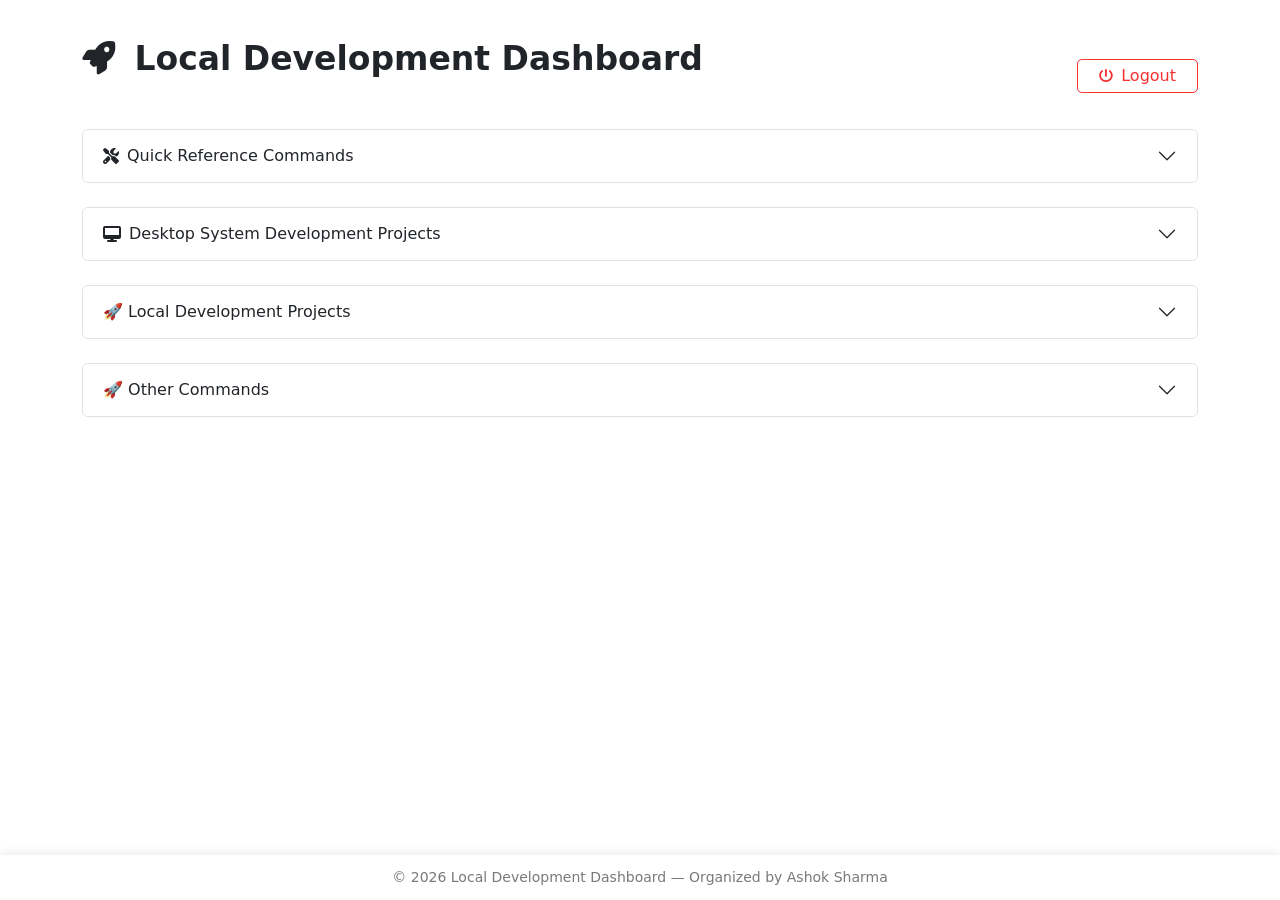
==== index.html @ 7fc23425 "First commit" ====
<!DOCTYPE html>
<html lang="en">

<head>
    <meta charset="UTF-8">
    <meta name="viewport" content="width=device-width, initial-scale=1.0">
    <title>Local & Desktop Project Dashboard</title>
    <link href="https://cdn.jsdelivr.net/npm/bootstrap@5.3.2/dist/css/bootstrap.min.css" rel="stylesheet">
    <link rel="stylesheet" href="https://cdnjs.cloudflare.com/ajax/libs/font-awesome/6.5.1/css/all.min.css">
    <link href="https://cdn.jsdelivr.net/npm/bootstrap-icons@1.11.3/font/bootstrap-icons.css" rel="stylesheet">

    <style>
        html,
        body {
            height: 100%;
        }
        body {
            display: flex;
            flex-direction: column;
            background-color: #fff;
        }
        .log-btn {
            background-color: #fff;
            color: #f73131;
            border: 1px solid #f73131;
            border-radius: 5px;
            padding: 4px 21px;
            font-weight: 500;
        }
        .log-btn:hover {
            background-color: #f73131;
            color: #fff;
            border: 1px solid #f73131;
        }
        .log-btn i {
            font-size: 14px;
            margin-right: 3px;
        }
        .section-title {
            font-weight: 700;
            font-size: 33px;
            margin: 15px 0 50px 0;
        }
        .accordion-button {
            font-weight: 500 !important;
        }
        .project-header {
            cursor: pointer;
            background: #cfe2ff;
            color: #000;
            padding: 12px 16px;
            border-radius: 6px;
        }
        .code-box {
            background: #efeeee;
            color: #000;
            padding: 8px 10px;
            border-radius: 6px;
            font-size: 13px;
            margin-bottom: 6px;
            position: relative;
            /* white-space: pre-wrap;*/
        }
        .table-container {
            background: white;
            padding: 15px;
            border-radius: 10px;
            box-shadow: 0 2px 10px rgba(0, 0, 0, 0.08);
        }
        .copy-btn {
            position: absolute;
            top: 5px;
            right: 5px;
            font-size: 11px;
        }
        footer {
            padding: 12px;
            color: #7a7878;
            font-size: 14px;
            font-weight: 500;
            box-shadow: 0 -2px 10px rgba(0, 0, 0, 0.08);
            background: #fff;
        }
        .spanRight{
            text-align: right;
            float: inline-end;
        }
    </style>
</head>
<body>
    <div class="container py-4 flex-grow-1">
        <div class="row">
            <div class="col-lg-12">
                <div class="d-flex justify-content-between align-items-center">
                    <div>
                        <h3 class="section-title"><i class="fas fa-rocket me-2"></i> Local Development Dashboard</h3>
                    </div>
                    <div>
                        <button class="log-btn" onclick="logout()"><i class="fa-solid fa-power-off"></i> Logout</button>
                    </div>
                </div>
                <!-- ================= QUICK COMMANDS ================= -->
                <div class="accordion mb-4" id="quickSection">
                    <div class="accordion-item">
                        <h2 class="accordion-header">
                            <button class="accordion-button collapsed" data-bs-toggle="collapse"
                                data-bs-target="#quickCollapse">
                                <i class="fa-solid fa-screwdriver-wrench me-2"></i> Quick Reference Commands
                            </button>
                        </h2>
                        <div id="quickCollapse" class="accordion-collapse collapse" data-bs-parent="#quickSection">
                            <div class="accordion-body table-container">
                               
                                <div class="mb-2">
                                    <div class="project-header" data-bs-toggle="collapse"
                                        data-bs-target="#loginDesktop">
                                        Login Dashboard
                                    </div>
                                    <div id="loginDesktop" class="collapse mt-2">
                                        <div class="row">
                                            <div class="col-lg-4">
                                                <div class="code-box">
                                                    ssh csg@192.168.1.11
                                                    <button class="btn btn-light btn-sm copy-btn"
                                                        onclick="copy(this)">Copy</button>
                                                </div>
                                            </div>
                                            <div class="col-lg-4">
                                                <div class="code-box">csgTech@2025
                                                    <button class="btn btn-light btn-sm copy-btn"
                                                        onclick="copy(this)">Copy</button>
                                                </div>
                                            </div>
                                            <div class="col-lg-4">
                                                <div class="code-box">sudo systemctl restart mysql
                                                    <button class="btn btn-light btn-sm copy-btn"
                                                        onclick="copy(this)">Copy</button>
                                                </div>
                                            </div>
                                        </div>
                                    </div>
                                </div>
                                <div class="mb-2">
                                    <div class="project-header" data-bs-toggle="collapse" data-bs-target="#loginGit">
                                        Login Git
                                    </div>
                                    <div id="loginGit" class="collapse mt-2">
                                        <div class="row">
                                            <div class="col-lg-3">
                                                <div class="code-box">csg.ashok
                                                    <button class="btn btn-light btn-sm copy-btn"
                                                        onclick="copy(this)">Copy</button>
                                                </div>
                                            </div>
                                            <div class="col-lg-3">
                                                <div class="code-box">cACPtXO8v@258963!
                                                    <button class="btn btn-light btn-sm copy-btn"
                                                        onclick="copy(this)">Copy</button>
                                                </div>
                                            </div>
                                            <div class="col-lg-3">
                                                <div class="code-box">glpat-DaX3J_eqxYOHFtgKH8CI-2M6MQpvOjEKdToybWpteg8.01.171o4r1hf
                                                    <button class="btn btn-light btn-sm copy-btn"
                                                        onclick="copy(this)">Copy</button>
                                                </div>
                                            </div>
                                            <div class="col-lg-3">
                                                <div class="code-box">git merge --no-ff origin/feature
                                                    <button class="btn btn-light btn-sm copy-btn"
                                                        onclick="copy(this)">Copy</button>
                                                </div>
                                            </div>
                                        </div>
                                    </div>
                                </div>
                                <div class="mb-2">
                                    <div class="project-header" data-bs-toggle="collapse" data-bs-target="#GitPullOther">
                                        Login pull Other Branch
                                    </div>
                                    <div id="GitPullOther" class="collapse mt-2">
                                        <div class="row">
                                            <div class="col-lg-4">
                                                <div class="code-box">git checkout dev-ashok
                                                    <button class="btn btn-light btn-sm copy-btn"
                                                        onclick="copy(this)">Copy</button>
                                                </div>
                                            </div>
                                            <div class="col-lg-4">
                                                <div class="code-box">git fetch origin
                                                    <button class="btn btn-light btn-sm copy-btn"
                                                        onclick="copy(this)">Copy</button>
                                                </div>
                                            </div>
                                            <div class="col-lg-4">
                                                <div class="code-box">git merge origin/dev-chandresh
                                                    <button class="btn btn-light btn-sm copy-btn"
                                                        onclick="copy(this)">Copy</button>
                                                </div>
                                            </div>
                                        </div>
                                    </div>
                                </div>
                                <div class="mb-2">
                                    <div class="project-header" data-bs-toggle="collapse"
                                        data-bs-target="#runningPorts">
                                        Check Running Ports
                                    </div>
                                    <div id="runningPorts" class="collapse mt-2">
                                        <div class="row">
                                            <div class="col-lg-4">
                                                <div class="code-box">ps aux | grep runserver
                                                    <button class="btn btn-light btn-sm copy-btn"
                                                        onclick="copy(this)">Copy</button>
                                                </div>
                                            </div>
                                            <div class="col-lg-4">
                                                <div class="code-box">View Log
                                                    <button class="btn btn-light btn-sm copy-btn"
                                                        onclick="copy(this)">Copy</button>
                                                </div>
                                            </div>
                                            <div class="col-lg-4">
                                                <div class="code-box">tail -f server.log
                                                    <button class="btn btn-light btn-sm copy-btn"
                                                        onclick="copy(this)">Copy</button>
                                                </div>
                                            </div>
                                        </div>
                                    </div>
                                </div>
                                <div class="mb-2">
                                    <div class="project-header" data-bs-toggle="collapse" data-bs-target="#dbRead">
                                        Database Read Only
                                    </div>
                                    <div id="dbRead" class="collapse mt-2">
                                        <div class="row">
                                            <div class="col-lg-4">
                                                <div class="code-box">SET GLOBAL read_only = OFF;
                                                    <button class="btn btn-light btn-sm copy-btn"
                                                        onclick="copy(this)">Copy</button>
                                                </div>
                                            </div>
                                            <div class="col-lg-4">
                                                <div class="code-box">SET GLOBAL super_read_only = OFF;
                                                    <button class="btn btn-light btn-sm copy-btn"
                                                        onclick="copy(this)">Copy</button>
                                                </div>
                                            </div>
                                            <div class="col-lg-4">
                                                <div class="code-box">SET GLOBAL read_only = OFF;<br>
                                                    SET GLOBAL super_read_only = OFF;
                                                    <button class="btn btn-light btn-sm copy-btn"
                                                        onclick="copy(this)">Copy</button>
                                                </div>
                                            </div>
                                        </div>
                                    </div>
                                </div>
                                <div class="mb-2">
                                    <div class="project-header" data-bs-toggle="collapse" data-bs-target="#allowPort">
                                        Allow Port
                                    </div>
                                    <div id="allowPort" class="collapse mt-2">
                                        <div class="row">
                                            <div class="col-lg-4">
                                                <div class="code-box">sudo ufw allow from 192.168.1.8 to any port 3306
                                                    <button class="btn btn-light btn-sm copy-btn"
                                                        onclick="copy(this)">Copy</button>
                                                </div>
                                            </div>
                                            <div class="col-lg-4">
                                                <div class="code-box">sudo ufw allow 8001
                                                    <button class="btn btn-light btn-sm copy-btn"
                                                        onclick="copy(this)">Copy</button>
                                                </div>
                                            </div>
                                            <div class="col-lg-4">
                                                <div class="code-box">sudo ufw reload
                                                    <button class="btn btn-light btn-sm copy-btn"
                                                        onclick="copy(this)">Copy</button>
                                                </div>
                                            </div>
                                        </div>
                                    </div>
                                </div>
                                <div class="mb-2">
                                    <div class="project-header" data-bs-toggle="collapse" data-bs-target="#dbCheck">
                                        Database Check Connection
                                    </div>
                                    <div id="dbCheck" class="collapse mt-2">
                                        <div class="row">
                                            <div class="col-lg-4">
                                                <div class="code-box">SHOW VARIABLES LIKE 'max_connections';
                                                    <button class="btn btn-light btn-sm copy-btn"
                                                        onclick="copy(this)">Copy</button>
                                                </div>
                                            </div>
                                            <div class="col-lg-4">
                                                <div class="code-box">SET GLOBAL max_connections = 5000;
                                                    <button class="btn btn-light btn-sm copy-btn"
                                                        onclick="copy(this)">Copy</button>
                                                </div>
                                            </div>
                                            <div class="col-lg-4">
                                                <div class="code-box">SHOW PROCESSLIST;
                                                    <button class="btn btn-light btn-sm copy-btn"
                                                        onclick="copy(this)">Copy</button>
                                                </div>
                                            </div>
                                        </div>
                                    </div>
                                </div>

                            </div>
                        </div>
                    </div>
                </div>
                <!-- ================= DESKTOP PROJECTS ================= -->
                <div class="accordion mb-4" id="desktopSection">
                    <div class="accordion-item">
                        <h2 class="accordion-header">
                            <button class="accordion-button collapsed" data-bs-toggle="collapse"
                                data-bs-target="#desktopCollapse">
                                <i class="fa-solid fa-desktop me-2"></i> Desktop System Development Projects
                            </button>
                        </h2>
                        <div id="desktopCollapse" class="accordion-collapse collapse" data-bs-parent="#desktopSection">
                            <div class="accordion-body table-container">
                                <div class="mb-3">
                                    <div class="project-header" data-bs-toggle="collapse" data-bs-target="#p1">
                                        Unicon International Dashboard (Port 5000)
                                    </div>
                                    <div id="p1" class="collapse mt-2">
                                        <div class="row">
                                            <div class="col-lg-4">
                                                <div class="code-box">cd /mnt/mydata/python/unicon/unicon-international-dashboard<button class="btn btn-light btn-sm copy-btn"
                                                        onclick="copy(this)">Copy</button>
                                                </div>
                                            </div>
                                            <div class="col-lg-3">
                                                <div class="code-box">source venv/bin/activate
                                                    <button class="btn btn-light btn-sm copy-btn"
                                                        onclick="copy(this)">Copy</button>
                                                </div>
                                            </div>
                                            <div class="col-lg-5">
                                                <div class="code-box">nohup python3 manage.py runserver 0.0.0.0:5000
                                                    --noreload > local.log 2>&1 &<button class="btn btn-light btn-sm copy-btn"
                                                        onclick="copy(this)">Copy</button>
                                                </div>
                                            </div>
                                            <div class="col-lg-4">
                                                <div class="code-box">cd /mnt/mydata/python/unicon/unicon-international-dashboard<br>
                                                    source venv/bin/activate<br>
                                                    nohup python3 manage.py runserver 0.0.0.0:5000
                                                    <button class="btn btn-light btn-sm copy-btn"onclick="copy(this)">Copy</button>
                                                </div>
                                            </div>
                                        </div>
                                    </div>
                                </div>
                                <div class="mb-3">
                                    <div class="project-header" data-bs-toggle="collapse" data-bs-target="#p2">
                                        Avantika Dashboard (Port 5300)
                                    </div>
                                    <div id="p2" class="collapse mt-2">
                                        <div class="row">
                                            <div class="col-lg-4">
                                                <div class="code-box">cd
                                                    /mnt/mydata/python/unicon/avantika/avantika-dashboard
                                                    <button class="btn btn-light btn-sm copy-btn"
                                                        onclick="copy(this)">Copy</button>
                                                </div>
                                            </div>
                                            <div class="col-lg-4">
                                                <div class="code-box">source env/bin/activate
                                                    <button class="btn btn-light btn-sm copy-btn"
                                                        onclick="copy(this)">Copy</button>
                                                </div>
                                            </div>
                                            <div class="col-lg-4">
                                                <div class="code-box">nohup python3 manage.py runserver 0.0.0.0:5300 >
                                                    local.log 2>&1 &
                                                    <button class="btn btn-light btn-sm copy-btn"
                                                        onclick="copy(this)">Copy</button>
                                                </div>
                                            </div>
                                        </div>
                                    </div>
                                </div>
                                <div class="mb-3">
                                    <div class="project-header" data-bs-toggle="collapse" data-bs-target="#p3">
                                        Unicon International I-API (Port 7000)
                                    </div>
                                    <div id="p3" class="collapse mt-2">
                                        <div class="row">
                                            <div class="col-lg-4">
                                                <div class="code-box">cd /mnt/mydata/python/unicon/unicon-international-i-api
                                                    <button class="btn btn-light btn-sm copy-btn"
                                                        onclick="copy(this)">Copy</button>
                                                </div>
                                            </div>
                                            <div class="col-lg-4">
                                                <div class="code-box">source venv/bin/activate
                                                    <button class="btn btn-light btn-sm copy-btn"
                                                        onclick="copy(this)">Copy</button>
                                                </div>
                                            </div>
                                            <div class="col-lg-4">
                                                <div class="code-box">nohup python3 manage.py runserver 0.0.0.0:7000 >
                                                    server.log 2>&1 &
                                                    <button class="btn btn-light btn-sm copy-btn"
                                                        onclick="copy(this)">Copy</button>
                                                </div>
                                            </div>
                                            <div class="col-lg-4">
                                                <div class="code-box">cd /mnt/mydata/python/unicon/unicon-international-i-api<br>
                                                    source venv/bin/activate<br>
                                                    nohup python3 manage.py runserver 0.0.0.0:7000 > server.log 2>&1 &
                                                    <button class="btn btn-light btn-sm copy-btn"
                                                        onclick="copy(this)">Copy</button>
                                                </div>
                                            </div>
                                        </div>
                                    </div>
                                </div>
                                <div class="mb-3">
                                    <div class="project-header" data-bs-toggle="collapse" data-bs-target="#p4">
                                        Unicon International O-API (Port 8000)
                                    </div>
                                    <div id="p4" class="collapse mt-2">
                                        <div class="row">
                                            <div class="col-lg-4">
                                                <div class="code-box">cd
                                                    /mnt/mydata/python/unicon/unicon-internation-o-api
                                                    <button class="btn btn-light btn-sm copy-btn"
                                                        onclick="copy(this)">Copy</button>
                                                </div>
                                            </div>
                                            <div class="col-lg-4">
                                                <div class="code-box">source venv/bin/activate
                                                    <button class="btn btn-light btn-sm copy-btn"
                                                        onclick="copy(this)">Copy</button>
                                                </div>
                                            </div>
                                            <div class="col-lg-4">
                                                <div class="code-box">nohup python3 manage.py runserver 0.0.0.0:8000 >
                                                    server.log 2>&1 &
                                                    <button class="btn btn-light btn-sm copy-btn"
                                                        onclick="copy(this)">Copy</button>
                                                </div>
                                            </div>
                                        </div>
                                    </div>
                                </div>
                                <div class="mb-3">
                                    <div class="project-header" data-bs-toggle="collapse" data-bs-target="#p5">
                                        Unicon Scheduler (Port 9000)</div>
                                    <div id="p5" class="collapse mt-2">
                                        <div class="row">
                                            <div class="col-lg-4">
                                                <div class="code-box">
                                                    cd /mnt/mydata/python/unicon/unicon-scheduler
                                                    <button class="btn btn-light btn-sm copy-btn"
                                                        onclick="copy(this)">Copy</button>
                                                </div>
                                            </div>
                                            <div class="col-lg-4">
                                                <div class="code-box">source env/bin/activate
                                                    <button class="btn btn-light btn-sm copy-btn"
                                                        onclick="copy(this)">Copy</button>
                                                </div>
                                            </div>
                                            <div class="col-lg-4">
                                                <div class="code-box">nohup python3 manage.py runserver 0.0.0.0:9000
                                                    --noreload > server.log 2>&1 &
                                                    <button class="btn btn-light btn-sm copy-btn"
                                                        onclick="copy(this)">Copy</button>
                                                </div>
                                            </div>
                                        </div>
                                    </div>
                                </div>
                                <div class="mb-3">
                                    <div class="project-header" data-bs-toggle="collapse" data-bs-target="#p6">
                                        Ashok Project (Port 8400)
                                    </div>
                                    <div id="p6" class="collapse mt-2">
                                        <div class="row">
                                            <div class="col-lg-4">
                                                <div class="code-box">cd /mnt/mydata/python/unicon/ashok
                                                    <button class="btn btn-light btn-sm copy-btn"
                                                        onclick="copy(this)">Copy</button>
                                                </div>
                                            </div>
                                            <div class="col-lg-4">
                                                <div class="code-box">source venv/bin/activate
                                                    <button class="btn btn-light btn-sm copy-btn"
                                                        onclick="copy(this)">Copy</button>
                                                </div>
                                            </div>
                                            <div class="col-lg-4">
                                                <div class="code-box">nohup python3 manage.py runserver 0.0.0.0:8400 >
                                                    server.log 2>&1 &
                                                    <button class="btn btn-light btn-sm copy-btn"
                                                        onclick="copy(this)">Copy</button>
                                                </div>
                                            </div>
                                        </div>
                                    </div>
                                </div>
                                <div class="mb-3">
                                    <div class="project-header" data-bs-toggle="collapse" data-bs-target="#p7">
                                        Nipun by CSG (Port 8084)
                                    </div>
                                    <div id="p7" class="collapse mt-2">
                                        <div class="row">
                                            <div class="col-lg-4">
                                                <div class="code-box">cd /mnt/mydata/python/unicon/nipun-by-csg
                                                    <button class="btn btn-light btn-sm copy-btn"
                                                        onclick="copy(this)">Copy</button>
                                                </div>
                                            </div>
                                            <div class="col-lg-4">
                                                <div class="code-box">source venv/bin/activate
                                                    <button class="btn btn-light btn-sm copy-btn"
                                                        onclick="copy(this)">Copy</button>
                                                </div>
                                            </div>
                                            <div class="col-lg-4">
                                                <div class="code-box">nohup python3 manage.py runserver 0.0.0.0:8084 >
                                                    server.log 2>&1 &
                                                    <button class="btn btn-light btn-sm copy-btn"
                                                        onclick="copy(this)">Copy</button>
                                                </div>
                                            </div>
                                        </div>
                                    </div>
                                </div>
                                <div class="mb-3">
                                    <div class="project-header" data-bs-toggle="collapse" data-bs-target="#p8">
                                        Fraud Prevention System (Port 8333)
                                    </div>
                                    <div id="p8" class="collapse mt-2">
                                        <div class="row">
                                            <div class="col-lg-4">
                                                <div class="code-box">cd /mnt/mydata/python/fraud-prevention-system
                                                    <button class="btn btn-light btn-sm copy-btn"
                                                        onclick="copy(this)">Copy</button>
                                                </div>
                                            </div>
                                            <div class="col-lg-4">
                                                <div class="code-box">source env/bin/activate
                                                    <button class="btn btn-light btn-sm copy-btn"
                                                        onclick="copy(this)">Copy</button>
                                                </div>
                                            </div>
                                            <div class="col-lg-4">
                                                <div class="code-box">nohup python3 manage.py runserver 0.0.0.0:8333 >
                                                    server.log 2>&1 &
                                                    <button class="btn btn-light btn-sm copy-btn"
                                                        onclick="copy(this)">Copy</button>
                                                </div>
                                            </div>
                                        </div>
                                    </div>
                                </div>
                                <div class="mb-3">
                                    <div class="project-header" data-bs-toggle="collapse" data-bs-target="#p9">
                                        Negative Database System (Port 8456)
                                    </div>
                                    <div id="p9" class="collapse mt-2">
                                        <div class="row">
                                            <div class="col-lg-4">
                                                <div class="code-box">cd /mnt/mydata/python/negative-database-system
                                                    <button class="btn btn-light btn-sm copy-btn"
                                                        onclick="copy(this)">Copy</button>
                                                </div>
                                            </div>
                                            <div class="col-lg-4">
                                                <div class="code-box">source env/bin/activate
                                                    <button class="btn btn-light btn-sm copy-btn"
                                                        onclick="copy(this)">Copy</button>
                                                </div>
                                            </div>
                                            <div class="col-lg-4">
                                                <div class="code-box">nohup python3 manage.py runserver 0.0.0.0:8456 >
                                                    server.log 2>&1 &
                                                    <button class="btn btn-light btn-sm copy-btn"
                                                        onclick="copy(this)">Copy</button>
                                                </div>
                                            </div>
                                        </div>
                                    </div>
                                </div>
                                <div class="mb-3">
                                    <div class="project-header" data-bs-toggle="collapse" data-bs-target="#p10">
                                        IDFC Bank Statement (Port 8088)
                                    </div>
                                    <div id="p10" class="collapse mt-2">
                                        <div class="row">
                                            <div class="col-lg-4">
                                                <div class="code-box">cd /mnt/mydata/python/idfcBankStmt
                                                    <button class="btn btn-light btn-sm copy-btn"
                                                        onclick="copy(this)">Copy</button>
                                                </div>
                                            </div>
                                            <div class="col-lg-4">
                                                <div class="code-box">source env/bin/activate
                                                    <button class="btn btn-light btn-sm copy-btn"
                                                        onclick="copy(this)">Copy</button>
                                                </div>
                                            </div>
                                            <div class="col-lg-4">
                                                <div class="code-box">nohup python3 manage.py runserver 0.0.0.0:8088 >
                                                    server.log 2>&1 &
                                                    <button class="btn btn-light btn-sm copy-btn"
                                                        onclick="copy(this)">Copy</button>
                                                </div>
                                            </div>
                                        </div>
                                    </div>
                                </div>
                                <div class="mb-3">
                                    <div class="project-header" data-bs-toggle="collapse" data-bs-target="#p11">
                                        Nexus (Port 8085)
                                    </div>
                                    <div id="p11" class="collapse mt-2">
                                        <div class="row">
                                            <div class="col-lg-4">
                                                <div class="code-box">cd /mnt/mydata/python/nexus
                                                    <button class="btn btn-light btn-sm copy-btn"
                                                        onclick="copy(this)">Copy</button>
                                                </div>
                                            </div>
                                            <div class="col-lg-4">
                                                <div class="code-box">source env/bin/activate
                                                    <button class="btn btn-light btn-sm copy-btn"
                                                        onclick="copy(this)">Copy</button>
                                                </div>
                                            </div>
                                            <div class="col-lg-4">
                                                <div class="code-box">nohup python3 manage.py runserver 0.0.0.0:8085 >
                                                    server.log 2>&1 &
                                                    <button class="btn btn-light btn-sm copy-btn"
                                                        onclick="copy(this)">Copy</button>
                                                </div>
                                            </div>
                                        </div>
                                    </div>
                                </div>
                                <div class="mb-3">
                                    <div class="project-header" data-bs-toggle="collapse" data-bs-target="#p12">
                                        PG Testing (Laravel) (Port 8200 PHP)
                                    </div>
                                    <div id="p12" class="collapse mt-2">
                                        <div class="row">
                                            <div class="col-lg-4">
                                                <div class="code-box">cd /mnt/mydata/html/pg_testing
                                                    <button class="btn btn-light btn-sm copy-btn"
                                                        onclick="copy(this)">Copy</button>
                                                </div>
                                            </div>
                                            <div class="col-lg-4">
                                                <div class="code-box">-
                                                    <button class="btn btn-light btn-sm copy-btn"
                                                        onclick="copy(this)">Copy</button>
                                                </div>
                                            </div>
                                            <div class="col-lg-4">
                                                <div class="code-box">nohup php artisan serve --host 192.168.1.10 --port
                                                    8200 > server.log 2>&1 &
                                                    <button class="btn btn-light btn-sm copy-btn"
                                                        onclick="copy(this)">Copy</button>
                                                </div>
                                            </div>
                                        </div>
                                    </div>
                                </div>
                                <div class="mb-3">
                                    <div class="project-header" data-bs-toggle="collapse" data-bs-target="#p13">
                                        Remittance Pro Latest (Laravel) (Port 9999 PHP)
                                    </div>
                                    <div id="p13" class="collapse mt-2">
                                        <div class="row">
                                            <div class="col-lg-4">
                                                <div class="code-box">/var/www/html/remitance-pro-latest
                                                    <button class="btn btn-light btn-sm copy-btn"
                                                        onclick="copy(this)">Copy</button>
                                                </div>
                                            </div>
                                            <div class="col-lg-4">
                                                <div class="code-box">-
                                                    <button class="btn btn-light btn-sm copy-btn"
                                                        onclick="copy(this)">Copy</button>
                                                </div>
                                            </div>
                                            <div class="col-lg-4">
                                                <div class="code-box">nohup php artisan serve --host=0.0.0.0 --port=9999
                                                    > server.log 2>&1 &
                                                    <button class="btn btn-light btn-sm copy-btn"
                                                        onclick="copy(this)">Copy</button>
                                                </div>
                                            </div>
                                        </div>
                                    </div>
                                </div>
                                <div class="mb-3">
                                    <div class="project-header" data-bs-toggle="collapse" data-bs-target="#p14">
                                        Orivo Backend Python (Port 8005)
                                    </div>
                                    <div id="p14" class="collapse mt-2">
                                        <div class="row">
                                            <div class="col-lg-4">
                                                <div class="code-box">cd /mnt/mydata/python/orivo-backend-python
                                                    <button class="btn btn-light btn-sm copy-btn"
                                                        onclick="copy(this)">Copy</button>
                                                </div>
                                            </div>
                                            <div class="col-lg-4">
                                                <div class="code-box">-
                                                    <button class="btn btn-light btn-sm copy-btn"
                                                        onclick="copy(this)">Copy</button>
                                                </div>
                                            </div>
                                            <div class="col-lg-4">
                                                <div class="code-box">docker compose up -d --build
                                                    <button class="btn btn-light btn-sm copy-btn"
                                                        onclick="copy(this)">Copy</button>
                                                </div>
                                            </div>
                                        </div>
                                    </div>
                                </div>
                                <div class="mb-3">
                                    <div class="project-header" data-bs-toggle="collapse" data-bs-target="#p15">
                                        Nipun Ny CSG Django V6 (Port 8002, 8003)
                                    </div>
                                    <div id="p15" class="collapse mt-2">
                                        <div class="row">
                                            <div class="col-lg-6">
                                                <div class="code-box">
                                                    cd /mnt/mydata/python/nipunbycsg-django-v6<br>
                                                    source env/bin/activate<br>
                                                    nohup python3 auth_service/manage.py runserver 0.0.0.0:8001 > server.log 2>&1 & 
                                                    <button class="btn btn-light btn-sm copy-btn"
                                                        onclick="copy(this)">Copy</button>
                                                </div>
                                            </div>
                                            <div class="col-lg-6">
                                                <div class="code-box">
                                                    cd /mnt/mydata/python/nipunbycsg-django-v6<br>
                                                    source env/bin/activate<br>
                                                    nohup python3 hrms_service/manage.py runserver 0.0.0.0:8002 > server.log 2>&1 & 
                                                    <button class="btn btn-light btn-sm copy-btn"
                                                        onclick="copy(this)">Copy</button>
                                                </div>
                                            </div>
                                        </div>
                                    </div>
                                </div>
                                <div class="mb-3">
                                    <div class="project-header" data-bs-toggle="collapse" data-bs-target="#p16">
                                        Unicon Dashboard API Version 6 <span class="spanRight">Port : 5000</span>
                                    </div>
                                    <div id="p16" class="collapse mt-2">
                                        <div class="row">
                                            <div class="col-lg-4">
                                                <div class="code-box">
                                                    cd /mnt/mydata/python/unicon/unicon_v6/unicon-dashboard-django-v6<br>
                                                    source env/bin/activate<br>
                                                    nohup python3 manage.py runserver 0.0.0.0:5000 > server.log 2>&1 & 
                                                    <button class="btn btn-light btn-sm copy-btn"
                                                        onclick="copy(this)">Copy</button>
                                                </div>
                                            </div>
                                            <div class="col-lg-4">
                                                <div class="code-box">
                                                    cd /mnt/mydata/python/unicon/unicon_v6/unicon-dashboard-django-v6<br>
                                                    source env/bin/activate<br>
                                                    nohup celery -A csg_dashboard worker -l info --concurrency=6 > server.log 2>&1 &
                                                    <button class="btn btn-light btn-sm copy-btn"
                                                        onclick="copy(this)">Copy</button>
                                                </div>
                                            </div>
                                            <div class="col-lg-4">
                                                <div class="code-box">
                                                    cd /mnt/mydata/python/unicon/unicon_v6/unicon-dashboard-django-v6<br>
                                                    source env/bin/activate<br>
                                                    nohup celery -A csg_dashboard beat --loglevel=info > server.log 2>&1 &
                                                    <button class="btn btn-light btn-sm copy-btn"
                                                        onclick="copy(this)">Copy</button>
                                                </div>
                                            </div>
                                        </div>
                                    </div>
                                </div>
                                <div class="mb-3">
                                    <div class="project-header" data-bs-toggle="collapse" data-bs-target="#p17">
                                        Unicon PayIn API Version 6 <span class="spanRight">Port : 5000</span>
                                    </div>
                                    <div id="p17" class="collapse mt-2">
                                        <div class="row">
                                            <div class="col-lg-4">
                                                <div class="code-box">
                                                    cd /mnt/mydata/python/unicon/unicon_v6/unicon-payin-django-v6<br>
                                                    source env/bin/activate<br>
                                                    nohup python3 manage.py runserver 0.0.0.0:7000 > server.log 2>&1 &
                                                    <button class="btn btn-light btn-sm copy-btn"
                                                        onclick="copy(this)">Copy</button>
                                                </div>
                                            </div>
                                        </div>
                                    </div>
                                </div>
                                <div class="mb-3">
                                    <div class="project-header" data-bs-toggle="collapse" data-bs-target="#p18">
                                        Unicon Payout API Version 6 <span class="spanRight">Port : 8000</span>
                                    </div>
                                    <div id="p18" class="collapse mt-2">
                                        <div class="row">
                                            <div class="col-lg-4">
                                                <div class="code-box">
                                                    cd /mnt/mydata/python/unicon/unicon_v6/unicon-payout-django-v6<br>
                                                    source env/bin/activate<br>
                                                    nohup python3 manage.py runserver 0.0.0.0:8000 > server.log 2>&1 &
                                                    <button class="btn btn-light btn-sm copy-btn"
                                                        onclick="copy(this)">Copy</button>
                                                </div>
                                            </div>
                                            <div class="col-lg-4">
                                                <div class="code-box">
                                                    cd /mnt/mydata/python/unicon/unicon_v6/unicon-payout-django-v6<br>
                                                    source env/bin/activate<br>
                                                    nohup celery -A csg_payout worker -l info -Q csg_payout_queue --concurrency=6 > server.log 2>&1 &
                                                    <button class="btn btn-light btn-sm copy-btn"
                                                        onclick="copy(this)">Copy</button>
                                                </div>
                                            </div>
                                            <div class="col-lg-4">
                                                <div class="code-box">
                                                    cd /mnt/mydata/python/unicon/unicon_v6/unicon-payout-django-v6<br>
                                                    source env/bin/activate<br>
                                                    nohup celery -A csg_payout beat --loglevel=info > server.log 2>&1 &
                                                    <button class="btn btn-light btn-sm copy-btn"
                                                        onclick="copy(this)">Copy</button>
                                                </div>
                                            </div>
                                        </div>
                                    </div>
                                </div>
                                <div class="mb-3">
                                    <div class="project-header" data-bs-toggle="collapse" data-bs-target="#p19">
                                        Unicon Scheduler Version 6<span class="spanRight">Port : 9000</span>
                                    </div>
                                    <div id="p19" class="collapse mt-2">
                                        <div class="row">
                                            <div class="col-lg-4">
                                                <div class="code-box">
                                                    cd /mnt/mydata/python/unicon/unicon_v6/unicon-scheduler-django-v6<br>
                                                    source env/bin/activate<br>
                                                    nohup python3 manage.py runserver 0.0.0.0:9000 > server.log 2>&1 &
                                                    <button class="btn btn-light btn-sm copy-btn"
                                                        onclick="copy(this)">Copy</button>
                                                </div>
                                            </div>
                                            <div class="col-lg-4">
                                                <div class="code-box">
                                                    cd /mnt/mydata/python/unicon/unicon_v6/unicon-scheduler-django-v6<br>
                                                    source env/bin/activate<br>
                                                    nohup celery -A csg_scheduler worker -l info -Q csg_scheduler_queue --concurrency=6 > server.log 2>&1 &
                                                    <button class="btn btn-light btn-sm copy-btn"
                                                        onclick="copy(this)">Copy</button>
                                                </div>
                                            </div>
                                            <div class="col-lg-4">
                                                <div class="code-box">
                                                    cd /mnt/mydata/python/unicon/unicon_v6/unicon-scheduler-django-v6<br>
                                                    source env/bin/activate<br>
                                                    nohup celery -A csg_scheduler beat --loglevel=info > server.log 2>&1 &
                                                    <button class="btn btn-light btn-sm copy-btn"
                                                        onclick="copy(this)">Copy</button>
                                                </div>
                                            </div>
                                        </div>
                                    </div>
                                </div>
                            </div>
                        </div>
                    </div>
                </div>
                <!-- ================= LOCAL PROJECTS ================= -->
                <div class="accordion mb-4" id="quickSection">
                    <div class="accordion-item">
                        <h2 class="accordion-header">
                            <button class="accordion-button collapsed" data-bs-toggle="collapse"
                                data-bs-target="#localCollapse">
                                🚀 Local Development Projects
                            </button>
                        </h2>
                        <div id="localCollapse" class="accordion-collapse collapse" data-bs-parent="#quickSection">
                            <div class="accordion-body table-container">
                                <div class="mb-3">
                                    <div class="project-header" data-bs-toggle="collapse" data-bs-target="#l1">
                                        Unicon International Dashboard <span class="spanRight">Port : 5000</span>
                                    </div>
                                    <div id="l1" class="collapse mt-2">
                                        <div class="row">
                                            <div class="col-lg-4">
                                                <div class="code-box">
                                                    cd python_pro/unicon-international-dashboard
                                                    <button class="btn btn-light btn-sm copy-btn"
                                                        onclick="copy(this)">Copy</button>
                                                </div>
                                            </div>
                                            <div class="col-lg-4">
                                                <div class="code-box">source env/bin/activate
                                                    <button class="btn btn-light btn-sm copy-btn"
                                                        onclick="copy(this)">Copy</button>
                                                </div>
                                            </div>
                                            <div class="col-lg-4">
                                                <div class="code-box">python3 manage.py runserver 0.0.0.0:5000
                                                    <button class="btn btn-light btn-sm copy-btn"
                                                        onclick="copy(this)">Copy</button>
                                                </div>
                                            </div>
                                            <div class="col-lg-4">
                                                <div class="code-box">
                                                    cd python_pro/unicon-international-dashboard<br>
                                                    source env/bin/activate<br>
                                                    python3 manage.py runserver 0.0.0.0:5000
                                                    <button class="btn btn-light btn-sm copy-btn"
                                                        onclick="copy(this)">Copy</button>
                                                </div>
                                            </div>
                                        </div>
                                    </div>
                                </div>
                                <div class="mb-3">
                                    <div class="project-header" data-bs-toggle="collapse" data-bs-target="#l2">
                                        Unicon International I-API<span class="spanRight">Port : 7000</span>
                                    </div>
                                    <div id="l2" class="collapse mt-2">
                                        <div class="row">
                                            <div class="col-lg-4">
                                                <div class="code-box">
                                                    cd python_pro/unicon-international-i-api
                                                    <button class="btn btn-light btn-sm copy-btn"
                                                        onclick="copy(this)">Copy</button>
                                                </div>
                                            </div>
                                            <div class="col-lg-4">
                                                <div class="code-box">source env/bin/activate
                                                    <button class="btn btn-light btn-sm copy-btn"
                                                        onclick="copy(this)">Copy</button>
                                                </div>
                                            </div>
                                            <div class="col-lg-4">
                                                <div class="code-box">python3 manage.py runserver 0.0.0.0:7000
                                                    <button class="btn btn-light btn-sm copy-btn"
                                                        onclick="copy(this)">Copy</button>
                                                </div>
                                            </div>
                                            <div class="col-lg-4">
                                                <div class="code-box">cd python_pro/unicon-international-i-api<br>
                                                    source env/bin/activate<br>
                                                    python3 manage.py runserver 0.0.0.0:7000
                                                    <button class="btn btn-light btn-sm copy-btn"
                                                        onclick="copy(this)">Copy</button>
                                                </div>
                                            </div>
                                        </div>
                                    </div>
                                </div>
                                <div class="mb-3">
                                    <div class="project-header" data-bs-toggle="collapse" data-bs-target="#l3">
                                        Unicon International O-API<span class="spanRight">Port : 8000</span>
                                    </div>
                                    <div id="l3" class="collapse mt-2">
                                        <div class="row">
                                            <div class="col-lg-4">
                                                <div class="code-box">
                                                    cd python_pro/unicon-internation-o-api<br>
                                                    source env/bin/activate<br>
                                                    python3 manage.py runserver 0.0.0.0:8000
                                                    <button class="btn btn-light btn-sm copy-btn"
                                                        onclick="copy(this)">Copy</button>
                                                </div>
                                            </div>
                                            <div class="col-lg-4">
                                                <div class="code-box">
                                                    cd python_pro/unicon-internation-o-api<br>
                                                    source env/bin/activate<br>
                                                    celery -A csg_payout worker -l info -Q csg_payout_queue --concurrency=6
                                                    <button class="btn btn-light btn-sm copy-btn"
                                                        onclick="copy(this)">Copy</button>
                                                </div>
                                            </div>
                                            <div class="col-lg-4">
                                                <div class="code-box">
                                                    cd python_pro/unicon-internation-o-api<br>
                                                    source env/bin/activate<br>
                                                     celery -A csg_payout beat --loglevel=info
                                                    <button class="btn btn-light btn-sm copy-btn"
                                                        onclick="copy(this)">Copy</button>
                                                </div>
                                            </div>
                                        </div>
                                    </div>
                                </div>
                                <div class="mb-3">
                                    <div class="project-header" data-bs-toggle="collapse" data-bs-target="#l4">
                                        Unicon Scheduler <span class="spanRight">Port : 9000</span>
                                    </div>
                                    <div id="l4" class="collapse mt-2">
                                        <div class="row">
                                            <div class="col-lg-4">
                                                <div class="code-box">
                                                    cd python_pro/unicon-scheduler<br>
                                                    source env/bin/activate<br>
                                                    python3 manage.py runserver 0.0.0.0:9000
                                                    <button class="btn btn-light btn-sm copy-btn"
                                                        onclick="copy(this)">Copy</button>
                                                </div>
                                            </div>
                                            <div class="col-lg-4">
                                                <div class="code-box">
                                                    cd python_pro/unicon-scheduler<br>
                                                    source env/bin/activate<br>
                                                     celery -A csg_scheduler worker -l info -Q csg_scheduler_queue --concurrency=6
                                                    <button class="btn btn-light btn-sm copy-btn"
                                                        onclick="copy(this)">Copy</button>
                                                </div>
                                            </div>
                                            <div class="col-lg-4">
                                                <div class="code-box">
                                                    cd python_pro/unicon-scheduler<br>
                                                    source env/bin/activate<br>
                                                     celery -A csg_scheduler beat --loglevel=info
                                                    <button class="btn btn-light btn-sm copy-btn"
                                                        onclick="copy(this)">Copy</button>
                                                </div>
                                            </div>
                                        </div>
                                    </div>
                                </div>
                                <div class="mb-3">
                                    <div class="project-header" data-bs-toggle="collapse" data-bs-target="#l5">
                                        Ashok Project<span class="spanRight">Port : 8400</span>
                                    </div>
                                    <div id="l5" class="collapse mt-2">
                                        <div class="row">
                                            <div class="col-lg-4">
                                                <div class="code-box">
                                                    cd python_pro/ashok
                                                    <button class="btn btn-light btn-sm copy-btn"
                                                        onclick="copy(this)">Copy</button>
                                                </div>
                                            </div>
                                            <div class="col-lg-4">
                                                <div class="code-box">source env/bin/activate
                                                    <button class="btn btn-light btn-sm copy-btn"
                                                        onclick="copy(this)">Copy</button>
                                                </div>
                                            </div>
                                            <div class="col-lg-4">
                                                <div class="code-box">python3 manage.py runserver 0.0.0.0:8400
                                                    <button class="btn btn-light btn-sm copy-btn"
                                                        onclick="copy(this)">Copy</button>
                                                </div>
                                            </div>
                                            <div class="col-lg-4">
                                                <div class="code-box">cd python_pro/ashok<br>
                                                    source env/bin/activate<br>
                                                    python3 manage.py runserver 0.0.0.0:8400<button class="btn btn-light btn-sm copy-btn"
                                                        onclick="copy(this)">Copy</button>
                                                </div>
                                            </div>

                                        </div>
                                    </div>
                                </div>
                                <div class="mb-3">
                                    <div class="project-header" data-bs-toggle="collapse" data-bs-target="#l10">
                                        PG Testing (Laravel)<span class="spanRight">Port : 8200</span>
                                    </div>
                                    <div id="l10" class="collapse mt-2">
                                        <div class="row">
                                            <div class="col-lg-4">
                                                <div class="code-box">
                                                    cd /var/www/html/pg_testing/
                                                    <button class="btn btn-light btn-sm copy-btn"
                                                        onclick="copy(this)">Copy</button>
                                                </div>
                                            </div>
                                            <div class="col-lg-4">
                                                <div class="code-box">--
                                                    <button class="btn btn-light btn-sm copy-btn"
                                                        onclick="copy(this)">Copy</button>
                                                </div>
                                            </div>
                                            <div class="col-lg-4">
                                                <div class="code-box">php artisan serve --host 0.0.0.0 --port 8200
                                                    <button class="btn btn-light btn-sm copy-btn"
                                                        onclick="copy(this)">Copy</button>
                                                </div>
                                            </div>
                                            <div class="col-lg-4">
                                                <div class="code-box">cd /var/www/html/pg_testing/<br>
                                                    php artisan serve --host 0.0.0.0 --port 8200<button class="btn btn-light btn-sm copy-btn"
                                                        onclick="copy(this)">Copy</button>
                                                </div>
                                            </div>

                                        </div>
                                    </div>
                                </div>
                                <div class="mb-3">
                                    <div class="project-header" data-bs-toggle="collapse" data-bs-target="#l6">
                                        Nipun by CSG <span class="spanRight">Port : 8084</span>
                                    </div>
                                    <div id="l6" class="collapse mt-2">
                                        <div class="row">
                                            <div class="col-lg-4">
                                                <div class="code-box">
                                                    cd python_pro/nipun-by-csg
                                                    <button class="btn btn-light btn-sm copy-btn"
                                                        onclick="copy(this)">Copy</button>
                                                </div>
                                            </div>
                                            <div class="col-lg-4">
                                                <div class="code-box">source env/bin/activate
                                                    <button class="btn btn-light btn-sm copy-btn"
                                                        onclick="copy(this)">Copy</button>
                                                </div>
                                            </div>
                                            <div class="col-lg-4">
                                                <div class="code-box">python3 manage.py runserver 0.0.0.0:8084
                                                    <button class="btn btn-light btn-sm copy-btn"
                                                        onclick="copy(this)">Copy</button>
                                                </div>
                                            </div>
                                            <div class="col-lg-4">
                                                <div class="code-box">cd python_pro/nipun-by-csg<br>
                                                    source env/bin/activate<br>
                                                    python3 manage.py runserver 0.0.0.0:8084
                                                    <button class="btn btn-light btn-sm copy-btn"
                                                        onclick="copy(this)">Copy</button>
                                                </div>
                                            </div>
                                        </div>
                                    </div>
                                </div>
                                <div class="mb-3">
                                    <div class="project-header" data-bs-toggle="collapse" data-bs-target="#l7">
                                        Nexus<span class="spanRight">Port : 8085</span>
                                    </div>
                                    <div id="l7" class="collapse mt-2">
                                        <div class="row">
                                            <div class="col-lg-4">
                                                <div class="code-box">
                                                    cd python_pro/nexus
                                                    <button class="btn btn-light btn-sm copy-btn"
                                                        onclick="copy(this)">Copy</button>
                                                </div>
                                            </div>
                                            <div class="col-lg-4">
                                                <div class="code-box">source env/bin/activate
                                                    <button class="btn btn-light btn-sm copy-btn"
                                                        onclick="copy(this)">Copy</button>
                                                </div>
                                            </div>
                                            <div class="col-lg-4">
                                                <div class="code-box">python3 manage.py runserver 0.0.0.0:8085
                                                    <button class="btn btn-light btn-sm copy-btn"
                                                        onclick="copy(this)">Copy</button>
                                                </div>
                                            </div>
                                            <div class="col-lg-4">
                                                <div class="code-box">cd python_pro/nexus<br>
                                                    source env/bin/activate<br>
                                                    python3 manage.py runserver 0.0.0.0:8085
                                                    <button class="btn btn-light btn-sm copy-btn"
                                                        onclick="copy(this)">Copy</button>
                                                </div>
                                            </div>
                                        </div>
                                    </div>
                                </div>
                                <div class="mb-3">
                                    <div class="project-header" data-bs-toggle="collapse" data-bs-target="#l20">
                                        Unicon Dashboard API Version 6 <span class="spanRight">Port : 5000</span>
                                    </div>
                                    <div id="l20" class="collapse mt-2">
                                        <div class="row">
                                            <div class="col-lg-4">
                                                <div class="code-box">
                                                    cd python_pro/version_6/v6/unicon-dashboard-django-v6<br>
                                                    source env/bin/activate<br>
                                                    python3 manage.py runserver 0.0.0.0:5000
                                                    <button class="btn btn-light btn-sm copy-btn"
                                                        onclick="copy(this)">Copy</button>
                                                </div>
                                            </div>
                                            <div class="col-lg-4">
                                                <div class="code-box">
                                                    cd python_pro/version_6/v6/unicon-dashboard-django-v6<br>
                                                    source env/bin/activate<br>
                                                    celery -A csg_dashboard worker -l info --concurrency=6
                                                    <button class="btn btn-light btn-sm copy-btn"
                                                        onclick="copy(this)">Copy</button>
                                                </div>
                                            </div>
                                            <div class="col-lg-4">
                                                <div class="code-box">
                                                    cd python_pro/version_6/v6/unicon-dashboard-django-v6<br>
                                                    source env/bin/activate<br>
                                                    celery -A csg_dashboard beat --loglevel=info
                                                    <button class="btn btn-light btn-sm copy-btn"
                                                        onclick="copy(this)">Copy</button>
                                                </div>
                                            </div>
                                        </div>
                                    </div>
                                </div>
                                <div class="mb-3">
                                    <div class="project-header" data-bs-toggle="collapse" data-bs-target="#lp20">
                                        Unicon PayIn API Version 6 <span class="spanRight">Port : 5000</span>
                                    </div>
                                    <div id="lp20" class="collapse mt-2">
                                        <div class="row">
                                            <div class="col-lg-4">
                                                <div class="code-box">
                                                    cd python_pro/version_6/v6/unicon-payin-django-v6<br>
                                                    source env/bin/activate<br>
                                                    python3 manage.py runserver 0.0.0.0:7000
                                                    <button class="btn btn-light btn-sm copy-btn"
                                                        onclick="copy(this)">Copy</button>
                                                </div>
                                            </div>
                                        </div>
                                    </div>
                                </div>
                                <div class="mb-3">
                                    <div class="project-header" data-bs-toggle="collapse" data-bs-target="#l8">
                                        Unicon Payout API Version 6 <span class="spanRight">Port : 8000</span>
                                    </div>
                                    <div id="l8" class="collapse mt-2">
                                        <div class="row">
                                            <div class="col-lg-4">
                                                <div class="code-box">
                                                    cd python_pro/version_6/v6/unicon-payout-django-v6<br>
                                                    source env/bin/activate<br>
                                                    python3 manage.py runserver 0.0.0.0:8000
                                                    <button class="btn btn-light btn-sm copy-btn"
                                                        onclick="copy(this)">Copy</button>
                                                </div>
                                            </div>
                                            <div class="col-lg-4">
                                                <div class="code-box">
                                                    cd python_pro/version_6/v6/unicon-payout-django-v6<br>
                                                    source env/bin/activate<br>
                                                    celery -A csg_payout worker -l info -Q csg_payout_queue --concurrency=6
                                                    <button class="btn btn-light btn-sm copy-btn"
                                                        onclick="copy(this)">Copy</button>
                                                </div>
                                            </div>
                                            <div class="col-lg-4">
                                                <div class="code-box">
                                                    cd python_pro/version_6/v6/unicon-payout-django-v6<br>
                                                    source env/bin/activate<br>
                                                    celery -A csg_payout beat --loglevel=info
                                                    <button class="btn btn-light btn-sm copy-btn"
                                                        onclick="copy(this)">Copy</button>
                                                </div>
                                            </div>
                                        </div>
                                    </div>
                                </div>
                                <div class="mb-3">
                                    <div class="project-header" data-bs-toggle="collapse" data-bs-target="#l9">
                                        Unicon Scheduler Version 6<span class="spanRight">Port : 9000</span>
                                    </div>
                                    <div id="l9" class="collapse mt-2">
                                        <div class="row">
                                            <div class="col-lg-4">
                                                <div class="code-box">
                                                    cd python_pro/version_6/v6/unicon-scheduler-django-v6<br>
                                                    source env/bin/activate<br>
                                                    python3 manage.py runserver 0.0.0.0:9000
                                                    <button class="btn btn-light btn-sm copy-btn"
                                                        onclick="copy(this)">Copy</button>
                                                </div>
                                            </div>
                                            <div class="col-lg-4">
                                                <div class="code-box">
                                                    cd python_pro/version_6/v6/unicon-scheduler-django-v6<br>
                                                    source env/bin/activate<br>
                                                    celery -A csg_scheduler worker -l info -Q csg_scheduler_queue --concurrency=6
                                                    <button class="btn btn-light btn-sm copy-btn"
                                                        onclick="copy(this)">Copy</button>
                                                </div>
                                            </div>
                                            <div class="col-lg-4">
                                                <div class="code-box">
                                                    cd python_pro/version_6/v6/unicon-scheduler-django-v6<br>
                                                    source env/bin/activate<br>
                                                    celery -A csg_scheduler beat --loglevel=info
                                                    <button class="btn btn-light btn-sm copy-btn"
                                                        onclick="copy(this)">Copy</button>
                                                </div>
                                            </div>
                                        </div>
                                    </div>
                                </div>
                                <div class="mb-3">
                                    <div class="project-header" data-bs-toggle="collapse" data-bs-target="#l11">
                                        Nipun Ny CSG Django V6<span class="spanRight">Port : 8002, 8001, 8003</span>
                                    </div>
                                    <div id="l11" class="collapse mt-2">
                                        <div class="row">
                                            <div class="col-lg-4">
                                                <div class="code-box">
                                                    cd python_pro/version_6/nipunByCsgV6/nipunbycsg-django-v6-frontend<br>
                                                    source env/bin/activate<br>
                                                    python3 manage.py runserver 0.0.0.0:8003
                                                    <button class="btn btn-light btn-sm copy-btn"
                                                        onclick="copy(this)">Copy</button>
                                                </div>
                                            </div>
                                            <div class="col-lg-4">
                                                <div class="code-box">
                                                    cd python_pro/version_6/nipunByCsgV6/nipunbycsg-django-v6<br>
                                                    source env/bin/activate<br>
                                                    python3 auth_service/manage.py runserver 0.0.0.0:8001
                                                    <button class="btn btn-light btn-sm copy-btn"
                                                        onclick="copy(this)">Copy</button>
                                                </div>
                                            </div>
                                            <div class="col-lg-4">
                                                <div class="code-box">
                                                    cd python_pro/version_6/nipunByCsgV6/nipunbycsg-django-v6<br>
                                                    source env/bin/activate<br>
                                                    python3 hrms_service/manage.py runserver 0.0.0.0:8002
                                                    <button class="btn btn-light btn-sm copy-btn"
                                                        onclick="copy(this)">Copy</button>
                                                </div>
                                            </div>
                                        </div>
                                    </div>
                                </div>
                                <div class="mb-3">
                                    <div class="project-header" data-bs-toggle="collapse" data-bs-target="#l13">
                                        Unicon Simulator<span class="spanRight">Port : 8004</span>
                                    </div>
                                    <div id="l13" class="collapse mt-2">
                                        <div class="row">
                                            <div class="col-lg-4">
                                                <div class="code-box">
                                                    cd python_pro/version_6/v6/unicon-simulator<br>
                                                    source env/bin/activate<br>
                                                    python manage.py runserver 0.0.0.0:8004
                                                    <button class="btn btn-light btn-sm copy-btn"
                                                        onclick="copy(this)">Copy</button>
                                                </div>
                                            </div>
                                            <div class="col-lg-4">
                                                <div class="code-box">
                                                    cd python_pro/version_6/v6/unicon-simulator<br>
                                                    source env/bin/activate<br>
                                                    celery -A simulator beat --loglevel=info --scheduler django_celery_beat.schedulers:DatabaseScheduler
                                                    <button class="btn btn-light btn-sm copy-btn"
                                                        onclick="copy(this)">Copy</button>
                                                </div>
                                            </div>
                                            <div class="col-lg-4">
                                                <div class="code-box">
                                                    cd python_pro/version_6/v6/unicon-simulator<br>
                                                    source env/bin/activate<br>
                                                    celery -A simulator worker -l info -Q payin,payout,status,exports,maintenance --concurrency=4
                                                    <button class="btn btn-light btn-sm copy-btn"
                                                        onclick="copy(this)">Copy</button>
                                                </div>
                                            </div>
                                        </div>
                                    </div>
                                </div>
                                <div class="mb-3">
                                    <div class="project-header" data-bs-toggle="collapse" data-bs-target="#l12">
                                        Postgress Connection
                                    </div>
                                    <div id="l12" class="collapse mt-2">
                                        <div class="row">
                                            <div class="col-lg-4">
                                                <div class="code-box">
                                                    sudo -u postgres psql<br>
                                                    1001<br>
                                                    SHOW max_connections;<br>
                                                    \q<br>
                                                    sudo systemctl restart postgresql<br>
                                                    <button class="btn btn-light btn-sm copy-btn"
                                                        onclick="copy(this)">Copy</button>
                                                </div>
                                            </div>

                                            <div class="col-lg-4">
                                                <div class="code-box">
                                                    https://grok.com/?_s=home<br>
                                                    Email: sharma.90.ashok@gmail.com<br>
                                                    Password : msksksas@8956
                                                    <button class="btn btn-light btn-sm copy-btn"
                                                        onclick="copy(this)">Copy</button>
                                                </div>
                                            </div>

                                        </div>
                                    </div>
                                </div>
                                <div class="mb-3">
                                    <div class="project-header" data-bs-toggle="collapse" data-bs-target="#l14">
                                        Unicon Dashboard API Version 6.1
                                    </div>
                                    <div id="l14" class="collapse mt-2">
                                        <div class="row">
                                            <div class="col-lg-4">
                                                <div class="code-box">
                                                    cd python_pro/version_6/v6.1/unicon-dashboard-django-v6<br>
                                                    source env/bin/activate<br>
                                                    python3 manage.py runserver 0.0.0.0:5000<br>
                                                    <button class="btn btn-light btn-sm copy-btn"
                                                        onclick="copy(this)">Copy</button>
                                                </div>
                                            </div>
                                        </div>
                                    </div>
                                </div>
                            </div>
                        </div>
                    </div>
                </div>
                <div class="accordion mb-4" id="quickSection">
                    <div class="accordion-item">
                        <h2 class="accordion-header">
                            <button class="accordion-button collapsed" data-bs-toggle="collapse"
                                data-bs-target="#sqlCollapse">
                                🚀 Other Commands
                            </button>
                        </h2>
                        <div id="sqlCollapse" class="accordion-collapse collapse" data-bs-parent="#quickSection">
                            <div class="accordion-body table-container">
                                <div class="mb-3">
                                    <div class="project-header" data-bs-toggle="collapse" data-bs-target="#O1">
                                        Code Test & Test Coverage
                                    </div>
                                    <div id="O1" class="collapse mt-2">
                                        <div class="row">
                                            <div class="col-lg-3">
                                                <div class="code-box">python3 manage.py test<button class="btn btn-light btn-sm copy-btn" onclick="copy(this)">Copy</button>
                                                </div>
                                            </div>
                                            <div class="col-lg-3">
                                                <div class="code-box">python3 manage.py test app_name -v 2<button class="btn btn-light btn-sm copy-btn" onclick="copy(this)">Copy</button>
                                                </div>
                                            </div>
                                            <div class="col-lg-3">
                                                <div class="code-box">coverage run manage.py test<button class="btn btn-light btn-sm copy-btn" onclick="copy(this)">Copy</button>
                                                </div>
                                            </div>
                                            <div class="col-lg-3">
                                                <div class="code-box">coverage run manage.py test app_name<button class="btn btn-light btn-sm copy-btn" onclick="copy(this)">Copy</button>
                                                </div>
                                            </div>
                                            <div class="col-lg-6">
                                                Test File Coverage Command
                                                <div class="code-box">coverage run manage.py test master.tests.test_response_rules_views<button class="btn btn-light btn-sm copy-btn" onclick="copy(this)">Copy</button>
                                                </div>
                                            </div>
                                            <div class="col-lg-6">
                                                Test Class Coverage Command
                                                <div class="code-box">coverage run manage.py test master.tests.test_response_rules_views.ResponseRulesViewTestCase<button class="btn btn-light btn-sm copy-btn" onclick="copy(this)">Copy</button>
                                                </div>
                                            </div>
                                            <div class="col-lg-6">
                                                Coverage Report Command
                                                <div class="code-box">coverage report<button class="btn btn-light btn-sm copy-btn" onclick="copy(this)">Copy</button>
                                                </div>
                                            </div>
                                            <div class="col-lg-6">
                                                Coverage Report with app Command
                                                <div class="code-box">coverage report --include="master/*"<button class="btn btn-light btn-sm copy-btn" onclick="copy(this)">Copy</button>
                                                </div>
                                            </div>
                                            <!-- coverage run manage.py test master -->
                                        </div>
                                    </div>
                                </div>
                                <div class="mb-3">
                                    <div class="project-header" data-bs-toggle="collapse" data-bs-target="#Redis">
                                        Redis
                                    </div>
                                    <div id="Redis" class="collapse mt-2">
                                        <div class="row">
                                            <div class="col-lg-4">
                                                <div class="code-box">sudo service redis-server start
                                                    <button class="btn btn-light btn-sm copy-btn"
                                                        onclick="copy(this)">Copy</button>
                                                </div>
                                            </div>
                                            <div class="col-lg-4">
                                                <div class="code-box">redis-cli ping
                                                    <button class="btn btn-light btn-sm copy-btn"
                                                        onclick="copy(this)">Copy</button>
                                                </div>
                                            </div>
                                            <div class="col-lg-4">
                                                <div class="code-box">ps aux | grep redis
                                                    <button class="btn btn-light btn-sm copy-btn"
                                                        onclick="copy(this)">Copy</button>
                                                </div>
                                            </div>
                                        </div>
                                    </div>
                                </div>
                                <div class="mb-3">
                                    <div class="project-header" data-bs-toggle="collapse" data-bs-target="#killProject">
                                        Kill Project
                                    </div>
                                    <div id="killProject" class="collapse mt-2">
                                        <div class="row">
                                            <div class="col-lg-4">
                                                <div class="code-box">sudo lsof -i:9000
                                                    <button class="btn btn-light btn-sm copy-btn"
                                                        onclick="copy(this)">Copy</button>
                                                </div>
                                            </div>
                                            <div class="col-lg-4">
                                                <div class="code-box">sudo kill -9 $(sudo lsof -t -i:9000)
                                                    <button class="btn btn-light btn-sm copy-btn"
                                                        onclick="copy(this)">Copy</button>
                                                </div>
                                            </div>
                                            <div class="col-lg-4">
                                                <div class="code-box">sudo kill -9 4176784
                                                    <button class="btn btn-light btn-sm copy-btn"
                                                        onclick="copy(this)">Copy</button>
                                                </div>
                                            </div>
                                        </div>
                                    </div>
                                </div>
                                <div class="mb-3">
                                    <div class="project-header" data-bs-toggle="collapse"
                                        data-bs-target="#createEnvironment">
                                        Create Environment
                                    </div>
                                    <div id="createEnvironment" class="collapse mt-2">
                                        <div class="row">
                                            <div class="col-lg-4">
                                                <div class="code-box">python3 -m venv env
                                                    <button class="btn btn-light btn-sm copy-btn"
                                                        onclick="copy(this)">Copy</button>
                                                </div>
                                            </div>
                                            <div class="col-lg-4">
                                                <div class="code-box">source env/bin/activate
                                                    <button class="btn btn-light btn-sm copy-btn"
                                                        onclick="copy(this)">Copy</button>
                                                </div>
                                            </div>
                                            <div class="col-lg-4">
                                                <div class="code-box">python manage.py collectstatic
                                                    <button class="btn btn-light btn-sm copy-btn"
                                                        onclick="copy(this)">Copy</button>
                                                </div>
                                            </div>
                                        </div>
                                    </div>
                                </div>
                                <div class="mb-3">
                                    <div class="project-header" data-bs-toggle="collapse"
                                        data-bs-target="#createEnvironment312">
                                        Create Environment >= python3.12
                                    </div>
                                    <div id="createEnvironment312" class="collapse mt-2">
                                        <div class="row">
                                            <div class="col-lg-4">
                                                <div class="code-box">python3.12 -m venv env
                                                    <button class="btn btn-light btn-sm copy-btn"
                                                        onclick="copy(this)">Copy</button>
                                                </div>
                                            </div>
                                            <div class="col-lg-4">
                                                <div class="code-box">source env/bin/activate
                                                    <button class="btn btn-light btn-sm copy-btn"
                                                        onclick="copy(this)">Copy</button>
                                                </div>
                                            </div>
                                            <div class="col-lg-4">
                                                <div class="code-box">pip install -r requirements.txt
                                                    <button class="btn btn-light btn-sm copy-btn"
                                                        onclick="copy(this)">Copy</button>
                                                </div>
                                            </div>
                                        </div>
                                    </div>
                                </div>
                                <div class="mb-3">
                                    <div class="project-header" data-bs-toggle="collapse" data-bs-target="#s22">
                                        Postgress Database Local
                                    </div>
                                    <div id="s22" class="collapse mt-2">
                                        <div class="row">
                                            <div class="col-lg-12">
                                                <div class="code-box">
                                                    Username: postgres
                                                    <button class="btn btn-light btn-sm copy-btn" onclick="copy(this)">Copy</button>
                                                </div>
                                            </div>
                                            <div class="col-lg-12">
                                                <div class="code-box">
                                                    Password: postgres
                                                    <button class="btn btn-light btn-sm copy-btn" onclick="copy(this)">Copy</button>
                                                </div>
                                            </div>
                                            <div class="col-lg-12">
                                                <div class="code-box">
                                                    'default': {'ENGINE': 'django.db.backends.postgresql','NAME': 'nexus','USER': 'postgres','PASSWORD':
                                                    'pgadmin','HOST': 'localhost','PORT': '5432'}
                                                    <button class="btn btn-light btn-sm copy-btn" onclick="copy(this)">Copy</button>
                                                </div>
                                            </div>
                                            <div class="col-lg-12">
                                                <div class="code-box">
                                                    connect with command : sudo -u postgres psql
                                                    <button class="btn btn-light btn-sm copy-btn" onclick="copy(this)">Copy</button>
                                                </div>
                                            </div>
                                            <div class="col-lg-12">
                                                <div class="code-box">
                                                    Create Database Query : CREATE DATABASE simulator;
                                                    <button class="btn btn-light btn-sm copy-btn" onclick="copy(this)">Copy</button>
                                                </div>
                                            </div>
                                            <div class="col-lg-12">
                                                <div class="code-box">
                                                    ps aux | grep celery<br>
                                                    pkill -9 -f celery<br>
                                                    pkill -f celery<br>
                                                    killall celery<br>
                                                    killall -9 celery<br>
                                                    ps -ef | grep celery<br>
                                                    pkill -9 -f celery<br>
                                                    ps -ef | grep celery
                                                    <button class="btn btn-light btn-sm copy-btn" onclick="copy(this)">Copy</button>
                                                </div>
                                            </div>
                                        </div>
                                    </div>
                                </div>
                                <div class="mb-3">
                                    <div class="project-header" data-bs-toggle="collapse" data-bs-target="#loginGitOther">
                                        Login Git Other
                                    </div>
                                    <div id="loginGitOther" class="collapse mt-2">
                                        <div class="row">
                                            <div class="col-lg-4">
                                                check diff file new update code
                                                <div class="code-box">git diff --name-only dev-ashok@{1} dev-ashok
                                                    <button class="btn btn-light btn-sm copy-btn"
                                                        onclick="copy(this)">Copy</button>
                                                </div>
                                            </div>
                                            <div class="col-lg-4">
                                                Current branch with *
                                                <div class="code-box">git branch
                                                    <button class="btn btn-light btn-sm copy-btn"
                                                        onclick="copy(this)">Copy</button>
                                                </div>
                                            </div>
                                            <div class="col-lg-4">
                                                switch branch
                                                <div class="code-box">git switch dev-satyam
                                                    <button class="btn btn-light btn-sm copy-btn"
                                                        onclick="copy(this)">Copy</button>
                                                </div>
                                            </div>
                                        </div>
                                    </div>
                                </div>
                                <div class="mb-3">
                                    <div class="project-header" data-bs-toggle="collapse" data-bs-target="#s15">
                                        Inport SQL Command
                                    </div>
                                    <div id="s15" class="collapse mt-2">
                                        <div class="row">
                                            <div class="col-lg-12">
                                                <div class="code-box">
                                                    mysql -u root -p unicon_satyam < /var/www/html/unicon_new.sql <button
                                                        class="btn btn-light btn-sm copy-btn" onclick="copy(this)">Copy</button>
                                                </div>
                                            </div>
                                        </div>
                                    </div>
                                </div>
                                <div class="mb-3">
                                    <div class="project-header" data-bs-toggle="collapse" data-bs-target="#s16">
                                        AI Gemini Google
                                    </div>
                                    <div id="s16" class="collapse mt-2">
                                        <div class="row">
                                            <div class="col-lg-14">
                                                <div class="code-box">
                                                    https://gemini.google.com/u/3/app
                                                    <button class="btn btn-light btn-sm copy-btn" onclick="copy(this)">Copy</button>
                                                </div>
                                            </div>
                                            <div class="col-lg-14">
                                                <div class="code-box">
                                                    Tushank API KEY : AIzaSyAMo3vBjc-bbakpYbM_drUuyvosC4CQj1c
                                                    <button class="btn btn-light btn-sm copy-btn" onclick="copy(this)">Copy</button>
                                                </div>
                                            </div>
                                            <div class="col-lg-14">
                                                <div class="code-box">
                                                    https://ai.google.dev/gemini-api/docs
                                                    <button class="btn btn-light btn-sm copy-btn" onclick="copy(this)">Copy</button>
                                                </div>
                                            </div>
                                        </div>
                                    </div>
                                </div>
                                <div class="mb-3">
                                    <div class="project-header" data-bs-toggle="collapse" data-bs-target="#s17">
                                        AI chatgpt
                                    </div>
                                    <div id="s17" class="collapse mt-2">
                                        <div class="row">
                                            <div class="col-lg-6">
                                                <div class="code-box">
                                                    https://chatgpt.com/
                                                    <button class="btn btn-light btn-sm copy-btn" onclick="copy(this)">Copy</button>
                                                </div>
                                            </div>
                                            <div class="col-lg-6">
                                                <div class="code-box">
                                                    https://platform.openai.com/docs/quickstart?language=python
                                                    <button class="btn btn-light btn-sm copy-btn" onclick="copy(this)">Copy</button>
                                                </div>
                                            </div>
                                        </div>
                                    </div>
                                </div>
                                <div class="mb-3">
                                    <div class="project-header" data-bs-toggle="collapse" data-bs-target="#s18">
                                        AI minimax
                                    </div>
                                    <div id="s18" class="collapse mt-2">
                                        <div class="row">
                                            <div class="col-lg-12">
                                                <div class="code-box">
                                                    https://agent.minimax.io/
                                                    <button class="btn btn-light btn-sm copy-btn" onclick="copy(this)">Copy</button>
                                                </div>
                                            </div>
                                            <div class="col-lg-12">
                                                <div class="code-box">
                                                    API KEY :
                                                    eyJhbGciOiJSUzI1NiIsInR5cCI6IkpXVCJ9.[base64].[base64]
                                                    <button class="btn btn-light btn-sm copy-btn" onclick="copy(this)">Copy</button>
                                                </div>
                                            </div>
                                        </div>
                                    </div>
                                </div>
                                <div class="mb-3">
                                    <div class="project-header" data-bs-toggle="collapse" data-bs-target="#o18">
                                        AI grok
                                    </div>
                                    <div id="o18" class="collapse mt-2">
                                        <div class="row">
                                            <div class="col-lg-4">
                                                <div class="code-box">
                                                    https://grok.com/
                                                    <button class="btn btn-light btn-sm copy-btn" onclick="copy(this)">Copy</button>
                                                </div>
                                            </div>
                                            <div class="col-lg-4">
                                                <div class="code-box">
                                                    Email : sharma.90.ashok@gmail.com
                                                    <button class="btn btn-light btn-sm copy-btn" onclick="copy(this)">Copy</button>
                                                </div>
                                            </div>
                                            <div class="col-lg-4">
                                                <div class="code-box">
                                                    Password: msksksas@8956
                                                    <button class="btn btn-light btn-sm copy-btn" onclick="copy(this)">Copy</button>
                                                </div>
                                            </div>
                                        </div>
                                    </div>
                                </div>
                                <div class="mb-3">
                                    <div class="project-header" data-bs-toggle="collapse" data-bs-target="#s19">
                                        Postgress Database
                                    </div>
                                    <div id="s19" class="collapse mt-2">
                                        <div class="row">
                                            <div class="col-lg-12">
                                                <div class="code-box">
                                                    http://192.168.1.11/pgadmin4/browser/
                                                    <button class="btn btn-light btn-sm copy-btn" onclick="copy(this)">Copy</button>
                                                </div>
                                            </div>
                                            <div class="col-lg-12">
                                                <div class="code-box">
                                                    Username: info@csgtech.in
                                                    <button class="btn btn-light btn-sm copy-btn" onclick="copy(this)">Copy</button>
                                                </div>
                                            </div>
                                            <div class="col-lg-12">
                                                <div class="code-box">
                                                    Password: pgadmin
                                                    <button class="btn btn-light btn-sm copy-btn" onclick="copy(this)">Copy</button>
                                                </div>
                                            </div>
                                            <div class="col-lg-12">
                                                <div class="code-box">
                                                    'default': {'ENGINE': 'django.db.backends.postgresql','NAME': 'nexus','USER': 'postgres','PASSWORD':
                                                    'pgadmin','HOST': 'localhost','PORT': '5432'}
                                                    <button class="btn btn-light btn-sm copy-btn" onclick="copy(this)">Copy</button>
                                                </div>
                                            </div>
                                            <div class="col-lg-12">
                                                <div class="code-box">
                                                    connect with command : psql -h 192.168.1.11 -U postgres
                                                    <button class="btn btn-light btn-sm copy-btn" onclick="copy(this)">Copy</button>
                                                </div>
                                            </div>
                                            <div class="col-lg-12">
                                                <div class="code-box">
                                                    Create Database Query : CREATE DATABASE django_auth;
                                                    <button class="btn btn-light btn-sm copy-btn" onclick="copy(this)">Copy</button>
                                                </div>
                                            </div>
                                        </div>
                                    </div>
                                </div>
                                <div class="mb-3">
                                    <div class="project-header" data-bs-toggle="collapse" data-bs-target="#s20">
                                        Type Script Commands
                                    </div>
                                    <div id="s20" class="collapse mt-2">
                                        <div class="row">
                                            <div class="col-lg-4">
                                                <div class="code-box">
                                                    compile ts file : tsc app.ts --watch
                                                    <button class="btn btn-light btn-sm copy-btn" onclick="copy(this)">Copy</button>
                                                </div>
                                            </div>
                                            <div class="col-lg-4">
                                                <div class="code-box">
                                                    compile all ts file : tsc *.ts -w
                                                    <button class="btn btn-light btn-sm copy-btn" onclick="copy(this)">Copy</button>
                                                </div>
                                            </div>
                                            <div class="col-lg-4">
                                                <div class="code-box">
                                                    execute js filetsc app.ts --watch
                                                    <button class="btn btn-light btn-sm copy-btn" onclick="copy(this)">Copy</button>
                                                </div>
                                            </div>
                                        </div>
                                    </div>
                                </div>
                                <div class="mb-3">
                                    <div class="project-header" data-bs-toggle="collapse" data-bs-target="#s21">
                                        Ollama Commands
                                    </div>
                                    <div id="s21" class="collapse mt-2">
                                        <div class="row">
                                            <div class="col-lg-6">
                                                <div class="code-box">
                                                    Check all Running Services systemctl list-units --type=service --state=running
                                                    <button class="btn btn-light btn-sm copy-btn" onclick="copy(this)">Copy</button>
                                                </div>
                                            </div>
                                            <div class="col-lg-6">
                                                <div class="code-box">
                                                    Stop Ollama: sudo systemctl stop ollama.service
                                                    <button class="btn btn-light btn-sm copy-btn" onclick="copy(this)">Copy</button>
                                                </div>
                                            </div>
                                            <div class="col-lg-6">
                                                <div class="code-box">
                                                    Start Ollama : sudo systemctl start ollama.service
                                                    <button class="btn btn-light btn-sm copy-btn" onclick="copy(this)">Copy</button>
                                                </div>
                                            </div>
                                            <div class="col-lg-6">
                                                <div class="code-box">
                                                    Disable Ollama : sudo systemctl disable ollama.service
                                                    <button class="btn btn-light btn-sm copy-btn" onclick="copy(this)">Copy</button>
                                                </div>
                                            </div>
                                            <div class="col-lg-6">
                                                <div class="code-box">
                                                    Status Ollama : systemctl status ollama.service
                                                    <button class="btn btn-light btn-sm copy-btn" onclick="copy(this)">Copy</button>
                                                </div>
                                            </div>
                                        </div>
                                    </div>
                                </div>
                                
                            </div>
                        </div>
                    </div>
                </div>
            </div>
        </div>
    </div>
    <!-- http://localhost/unicon_new_structure.sql -->
    <footer class="text-center">
        © 2026 Local Development Dashboard — Organized by Ashok Sharma
    </footer>
    <script src="https://cdn.jsdelivr.net/npm/bootstrap@5.3.2/dist/js/bootstrap.bundle.min.js"></script>
    <script>
        function copy(btn) {
            const text = btn.parentElement.innerText.replace("Copy", "").trim();

            if (navigator.clipboard && window.isSecureContext) {
                navigator.clipboard.writeText(text)
                    .then(() => {
                        btn.innerText = "Copied!";
                        setTimeout(() => btn.innerText = "Copy", 1000);
                    })
                    .catch(err => {
                        console.error("Clipboard error:", err);
                    });
            } else {
                // Fallback for HTTP/IP access
                const textarea = document.createElement("textarea");
                textarea.value = text;
                document.body.appendChild(textarea);

                textarea.select();

                try {
                    document.execCommand("copy");
                    btn.innerText = "Copied!";
                    setTimeout(() => btn.innerText = "Copy", 1000);
                } catch (err) {
                    console.error("Copy failed:", err);
                }

                document.body.removeChild(textarea);
            }
        }
    </script>
    <script>
        function logout() {
            // This sends a background request with a fake username 'logout'
            var xmlhttp = new XMLHttpRequest();
            xmlhttp.open("GET", "./", true, "logout", "wrong_password");
            xmlhttp.send("");

            xmlhttp.onreadystatechange = function () {
                if (xmlhttp.readyState == 4) {
                    // After the fake login fails, we refresh the page
                    window.location.reload();
                }
            }
        }
    </script> 
</body>
</html>
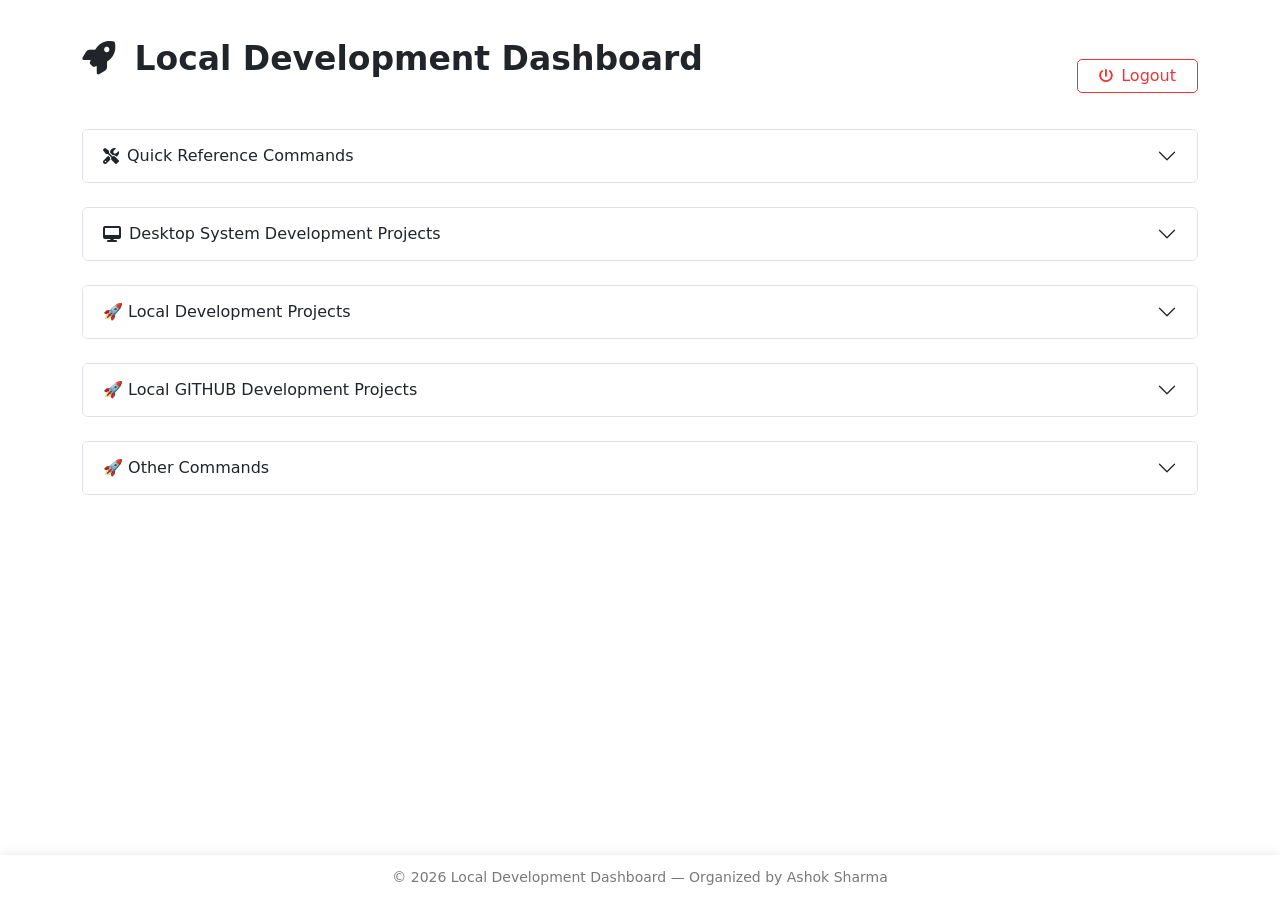
==== commit 2034130e: "Local GITHUB Development Projects" ====
--- a/index.html
+++ b/index.html
@@ -310,7 +310,21 @@
                                         </div>
                                     </div>
                                 </div>
-
+                                <div class="mb-2">
+                                    <div class="project-header" data-bs-toggle="collapse" data-bs-target="#gitHub">
+                                        GitHub Commands
+                                    </div>
+                                    <div id="gitHub" class="collapse mt-2">
+                                        <div class="row">
+                                            <div class="col-lg-4">
+                                                <div class="code-box">git remote -v
+                                                    <button class="btn btn-light btn-sm copy-btn"
+                                                        onclick="copy(this)">Copy</button>
+                                                </div>
+                                            </div>
+                                        </div>
+                                    </div>
+                                </div>
                             </div>
                         </div>
                     </div>
@@ -890,7 +904,7 @@
                     </div>
                 </div>
                 <!-- ================= LOCAL PROJECTS ================= -->
-                <div class="accordion mb-4" id="quickSection">
+                <div class="accordion mb-4" id="localSection">
                     <div class="accordion-item">
                         <h2 class="accordion-header">
                             <button class="accordion-button collapsed" data-bs-toggle="collapse"
@@ -898,7 +912,7 @@
                                 🚀 Local Development Projects
                             </button>
                         </h2>
-                        <div id="localCollapse" class="accordion-collapse collapse" data-bs-parent="#quickSection">
+                        <div id="localCollapse" class="accordion-collapse collapse" data-bs-parent="#localSection">
                             <div class="accordion-body table-container">
                                 <div class="mb-3">
                                     <div class="project-header" data-bs-toggle="collapse" data-bs-target="#l1">
@@ -1042,42 +1056,6 @@
                                                         onclick="copy(this)">Copy</button>
                                                 </div>
                                             </div>
-                                        </div>
-                                    </div>
-                                </div>
-                                <div class="mb-3">
-                                    <div class="project-header" data-bs-toggle="collapse" data-bs-target="#l5">
-                                        Ashok Project<span class="spanRight">Port : 8400</span>
-                                    </div>
-                                    <div id="l5" class="collapse mt-2">
-                                        <div class="row">
-                                            <div class="col-lg-4">
-                                                <div class="code-box">
-                                                    cd python_pro/ashok
-                                                    <button class="btn btn-light btn-sm copy-btn"
-                                                        onclick="copy(this)">Copy</button>
-                                                </div>
-                                            </div>
-                                            <div class="col-lg-4">
-                                                <div class="code-box">source env/bin/activate
-                                                    <button class="btn btn-light btn-sm copy-btn"
-                                                        onclick="copy(this)">Copy</button>
-                                                </div>
-                                            </div>
-                                            <div class="col-lg-4">
-                                                <div class="code-box">python3 manage.py runserver 0.0.0.0:8400
-                                                    <button class="btn btn-light btn-sm copy-btn"
-                                                        onclick="copy(this)">Copy</button>
-                                                </div>
-                                            </div>
-                                            <div class="col-lg-4">
-                                                <div class="code-box">cd python_pro/ashok<br>
-                                                    source env/bin/activate<br>
-                                                    python3 manage.py runserver 0.0.0.0:8400<button class="btn btn-light btn-sm copy-btn"
-                                                        onclick="copy(this)">Copy</button>
-                                                </div>
-                                            </div>
-
                                         </div>
                                     </div>
                                 </div>
@@ -1439,7 +1417,212 @@
                         </div>
                     </div>
                 </div>
-                <div class="accordion mb-4" id="quickSection">
+                <div class="accordion mb-4" id="hubSection">
+                    <div class="accordion-item">
+                        <h2 class="accordion-header">
+                            <button class="accordion-button collapsed" data-bs-toggle="collapse"
+                                data-bs-target="#hubCollapse">
+                                🚀 Local GITHUB Development Projects
+                            </button>
+                        </h2>
+                        <div id="hubCollapse" class="accordion-collapse collapse" data-bs-parent="#hubSection">
+                            <div class="accordion-body table-container">
+                                <div class="mb-3">
+                                    <div class="project-header" data-bs-toggle="collapse" data-bs-target="#hubDashV1">
+                                        Unicon International Dashboard V1 <span class="spanRight">Port : 5000</span>
+                                    </div>
+                                    <div id="hubDashV1" class="collapse mt-2">
+                                        <div class="row">
+                                            <div class="col-lg-4">
+                                                <div class="code-box">
+                                                    cd github-pro/unicon-Projects/v1/Dashboard-v1
+                                                    <button class="btn btn-light btn-sm copy-btn"
+                                                        onclick="copy(this)">Copy</button>
+                                                </div>
+                                            </div>
+                                            <div class="col-lg-4">
+                                                <div class="code-box">source env/bin/activate
+                                                    <button class="btn btn-light btn-sm copy-btn"
+                                                        onclick="copy(this)">Copy</button>
+                                                </div>
+                                            </div>
+                                            <div class="col-lg-4">
+                                                <div class="code-box">python3 manage.py runserver 0.0.0.0:5000
+                                                    <button class="btn btn-light btn-sm copy-btn"
+                                                        onclick="copy(this)">Copy</button>
+                                                </div>
+                                            </div>
+                                            <div class="col-lg-4">
+                                                <div class="code-box">
+                                                    cd github-pro/unicon-Projects/v1/Dashboard-v1<br>
+                                                    source env/bin/activate<br>
+                                                    python3 manage.py runserver 0.0.0.0:5000
+                                                    <button class="btn btn-light btn-sm copy-btn"
+                                                        onclick="copy(this)">Copy</button>
+                                                </div>
+                                            </div>
+                                        </div>
+                                    </div>
+                                </div>
+
+                                <div class="mb-3">
+                                    <div class="project-header" data-bs-toggle="collapse" data-bs-target="#hubDashV2">
+                                        Unicon International Dashboard V2 <span class="spanRight">Port : 5000</span>
+                                    </div>
+                                    <div id="hubDashV2" class="collapse mt-2">
+                                        <div class="row">
+                                            <div class="col-lg-4">
+                                                <div class="code-box">
+                                                    cd github-pro/unicon-Projects/v2/Dashboard-v2
+                                                    <button class="btn btn-light btn-sm copy-btn"
+                                                        onclick="copy(this)">Copy</button>
+                                                </div>
+                                            </div>
+                                            <div class="col-lg-4">
+                                                <div class="code-box">source env/bin/activate
+                                                    <button class="btn btn-light btn-sm copy-btn"
+                                                        onclick="copy(this)">Copy</button>
+                                                </div>
+                                            </div>
+                                            <div class="col-lg-4">
+                                                <div class="code-box">python3 manage.py runserver 0.0.0.0:5000
+                                                    <button class="btn btn-light btn-sm copy-btn"
+                                                        onclick="copy(this)">Copy</button>
+                                                </div>
+                                            </div>
+                                            <div class="col-lg-4">
+                                                <div class="code-box">
+                                                    cd github-pro/unicon-Projects/v2/Dashboard-v2<br>
+                                                    source env/bin/activate<br>
+                                                    python3 manage.py runserver 0.0.0.0:5000
+                                                    <button class="btn btn-light btn-sm copy-btn"
+                                                        onclick="copy(this)">Copy</button>
+                                                </div>
+                                            </div>
+                                        </div>
+                                    </div>
+                                </div>
+
+                                <div class="mb-3">
+                                    <div class="project-header" data-bs-toggle="collapse" data-bs-target="#hubFDIZoneBackend">
+                                        FDIZone Backend <span class="spanRight">Port : 6000</span>
+                                    </div>
+                                    <div id="hubFDIZoneBackend" class="collapse mt-2">
+                                        <div class="row">
+                                            <div class="col-lg-4">
+                                                <div class="code-box">
+                                                    cd github-pro/FDIZone/backend
+                                                    <button class="btn btn-light btn-sm copy-btn"
+                                                        onclick="copy(this)">Copy</button>
+                                                </div>
+                                            </div>
+                                            <div class="col-lg-4">
+                                                <div class="code-box">source env/bin/activate
+                                                    <button class="btn btn-light btn-sm copy-btn"
+                                                        onclick="copy(this)">Copy</button>
+                                                </div>
+                                            </div>
+                                            <div class="col-lg-4">
+                                                <div class="code-box">python3 manage.py runserver 0.0.0.0:6000
+                                                    <button class="btn btn-light btn-sm copy-btn"
+                                                        onclick="copy(this)">Copy</button>
+                                                </div>
+                                            </div>
+                                            <div class="col-lg-4">
+                                                <div class="code-box">
+                                                    cd github-pro/FDIZone/backend<br>
+                                                    source env/bin/activate<br>
+                                                    python3 manage.py runserver 0.0.0.0:6000
+                                                    <button class="btn btn-light btn-sm copy-btn"
+                                                        onclick="copy(this)">Copy</button>
+                                                </div>
+                                            </div>
+                                        </div>
+                                    </div>
+                                </div>
+
+                                <div class="mb-3">
+                                    <div class="project-header" data-bs-toggle="collapse" data-bs-target="#hubPayProtectApp">
+                                        Pay-Protect APP <span class="spanRight">Port : 6100</span>
+                                    </div>
+                                    <div id="hubPayProtectApp" class="collapse mt-2">
+                                        <div class="row">
+                                            <div class="col-lg-4">
+                                                <div class="code-box">
+                                                    cd github-pro/Pay-Protect/app
+                                                    <button class="btn btn-light btn-sm copy-btn"
+                                                        onclick="copy(this)">Copy</button>
+                                                </div>
+                                            </div>
+                                            <div class="col-lg-4">
+                                                <div class="code-box">source env/bin/activate
+                                                    <button class="btn btn-light btn-sm copy-btn"
+                                                        onclick="copy(this)">Copy</button>
+                                                </div>
+                                            </div>
+                                            <div class="col-lg-4">
+                                                <div class="code-box">python3 manage.py runserver 0.0.0.0:6100
+                                                    <button class="btn btn-light btn-sm copy-btn"
+                                                        onclick="copy(this)">Copy</button>
+                                                </div>
+                                            </div>
+                                            <div class="col-lg-4">
+                                                <div class="code-box">
+                                                    cd github-pro/Pay-Protect/app<br>
+                                                    source env/bin/activate<br>
+                                                    python3 manage.py runserver 0.0.0.0:6100
+                                                    <button class="btn btn-light btn-sm copy-btn"
+                                                        onclick="copy(this)">Copy</button>
+                                                </div>
+                                            </div>
+                                        </div>
+                                    </div>
+                                </div>
+
+                                <div class="mb-3">
+                                    <div class="project-header" data-bs-toggle="collapse" data-bs-target="#hubAshok">
+                                        Ashok Project<span class="spanRight">Port : 8400</span>
+                                    </div>
+                                    <div id="hubAshok" class="collapse mt-2">
+                                        <div class="row">
+                                            <div class="col-lg-4">
+                                                <div class="code-box">
+                                                    cd github-pro/ashok
+                                                    <button class="btn btn-light btn-sm copy-btn"
+                                                        onclick="copy(this)">Copy</button>
+                                                </div>
+                                            </div>
+                                            <div class="col-lg-4">
+                                                <div class="code-box">source env/bin/activate
+                                                    <button class="btn btn-light btn-sm copy-btn"
+                                                        onclick="copy(this)">Copy</button>
+                                                </div>
+                                            </div>
+                                            <div class="col-lg-4">
+                                                <div class="code-box">python3 manage.py runserver 0.0.0.0:8400
+                                                    <button class="btn btn-light btn-sm copy-btn"
+                                                        onclick="copy(this)">Copy</button>
+                                                </div>
+                                            </div>
+                                            <div class="col-lg-4">
+                                                <div class="code-box">cd python_pro/ashok<br>
+                                                    source env/bin/activate<br>
+                                                    python3 manage.py runserver 0.0.0.0:8400<button class="btn btn-light btn-sm copy-btn"
+                                                        onclick="copy(this)">Copy</button>
+                                                </div>
+                                            </div>
+
+                                        </div>
+                                    </div>
+                                </div>
+
+
+
+                            </div>
+                        </div>
+                    </div>
+                </div>
+                <div class="accordion mb-4" id="otherSection">
                     <div class="accordion-item">
                         <h2 class="accordion-header">
                             <button class="accordion-button collapsed" data-bs-toggle="collapse"
@@ -1447,7 +1630,7 @@
                                 🚀 Other Commands
                             </button>
                         </h2>
-                        <div id="sqlCollapse" class="accordion-collapse collapse" data-bs-parent="#quickSection">
+                        <div id="sqlCollapse" class="accordion-collapse collapse" data-bs-parent="#otherSection">
                             <div class="accordion-body table-container">
                                 <div class="mb-3">
                                     <div class="project-header" data-bs-toggle="collapse" data-bs-target="#O1">
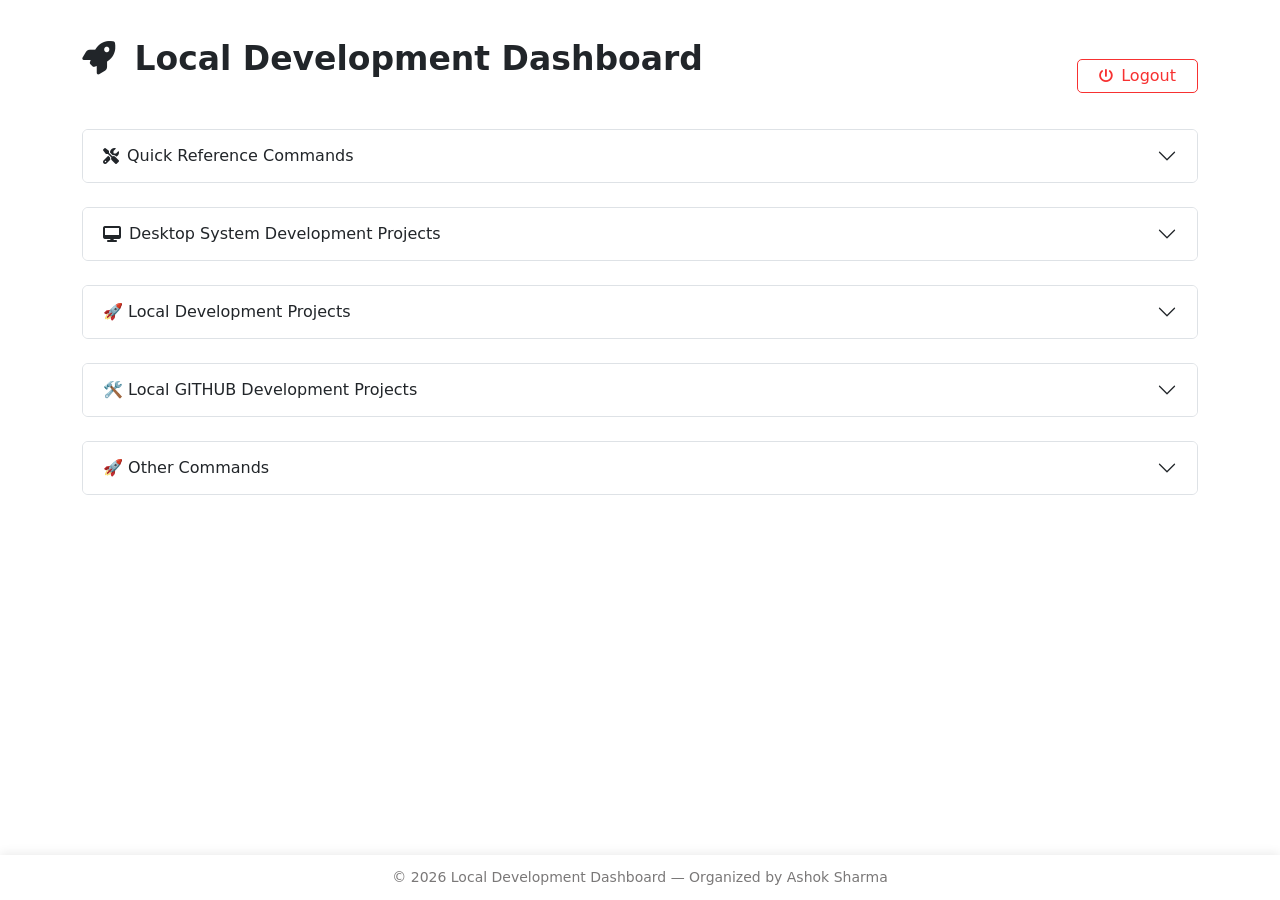
==== commit 423a735a: "change port and toggle ids." ====
--- a/index.html
+++ b/index.html
@@ -1422,7 +1422,7 @@
                         <h2 class="accordion-header">
                             <button class="accordion-button collapsed" data-bs-toggle="collapse"
                                 data-bs-target="#hubCollapse">
-                                🚀 Local GITHUB Development Projects
+                                🛠️ Local GITHUB Development Projects
                             </button>
                         </h2>
                         <div id="hubCollapse" class="accordion-collapse collapse" data-bs-parent="#hubSection">
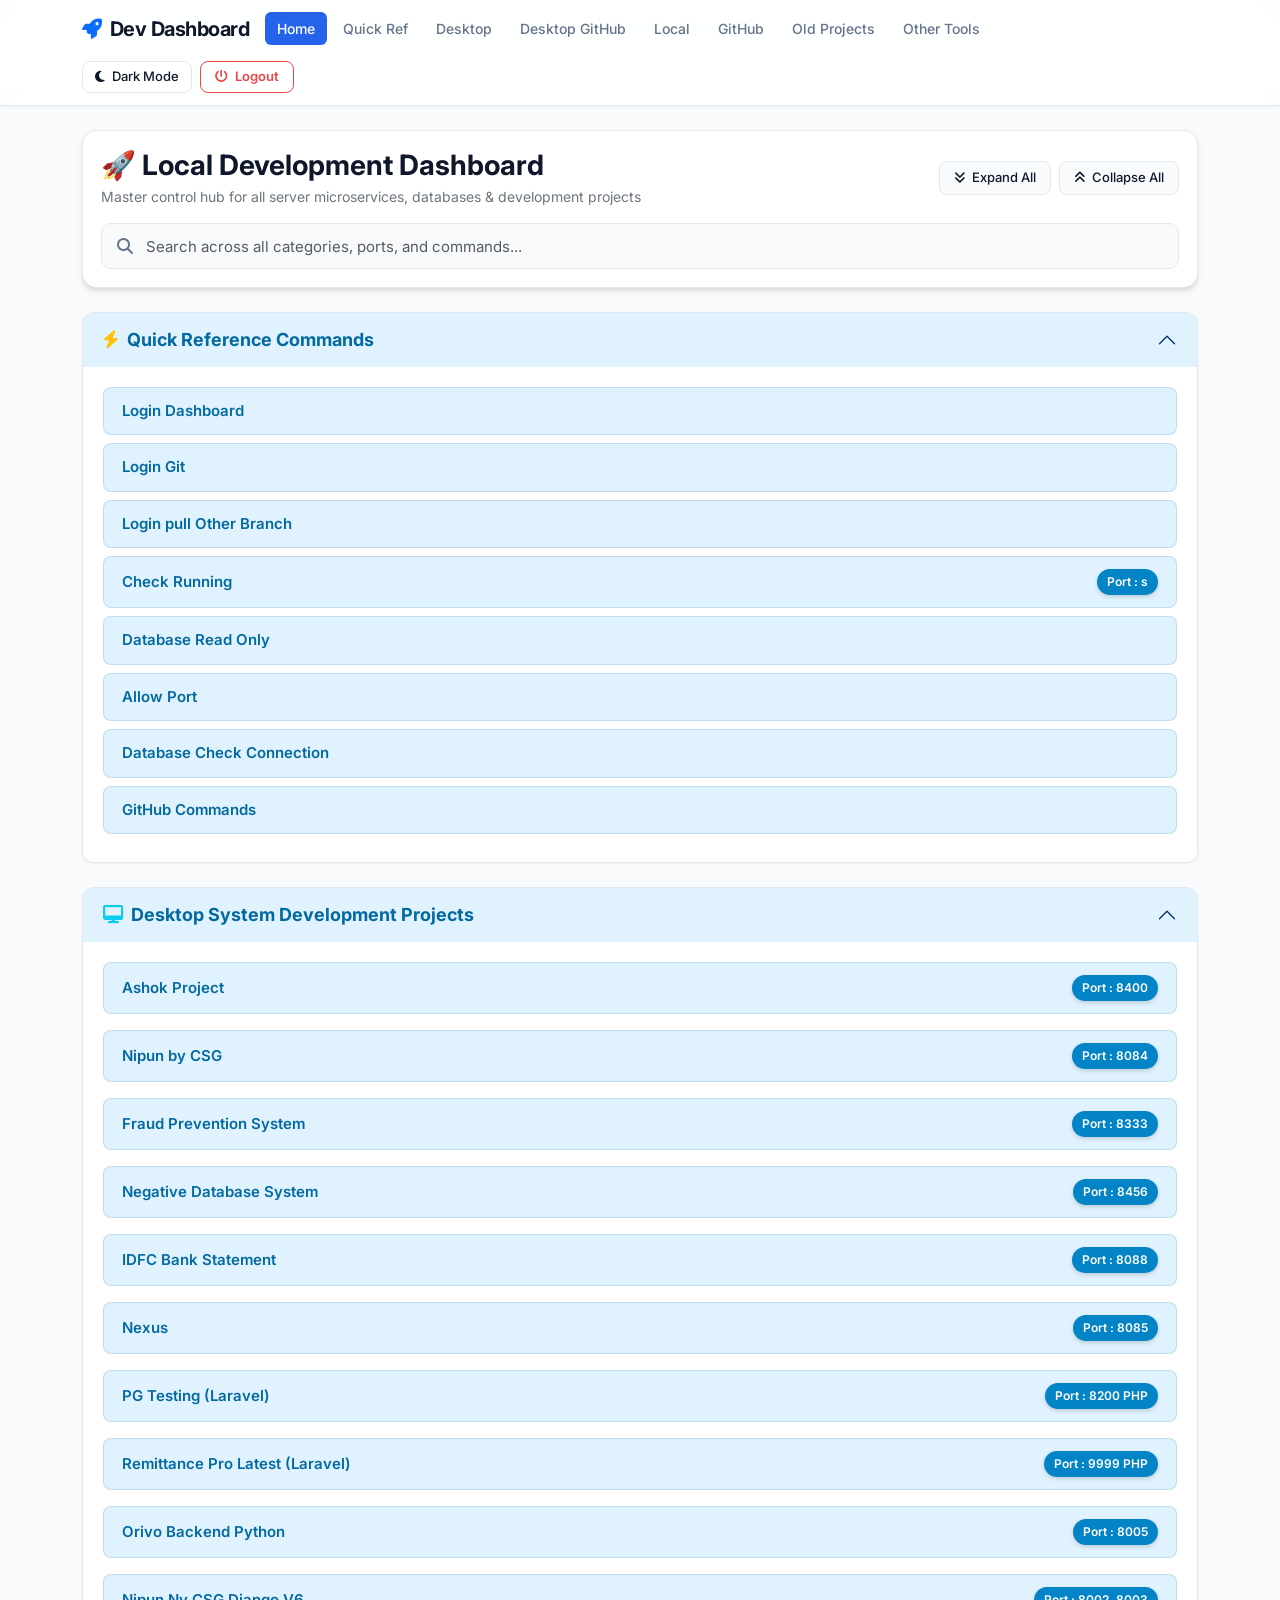
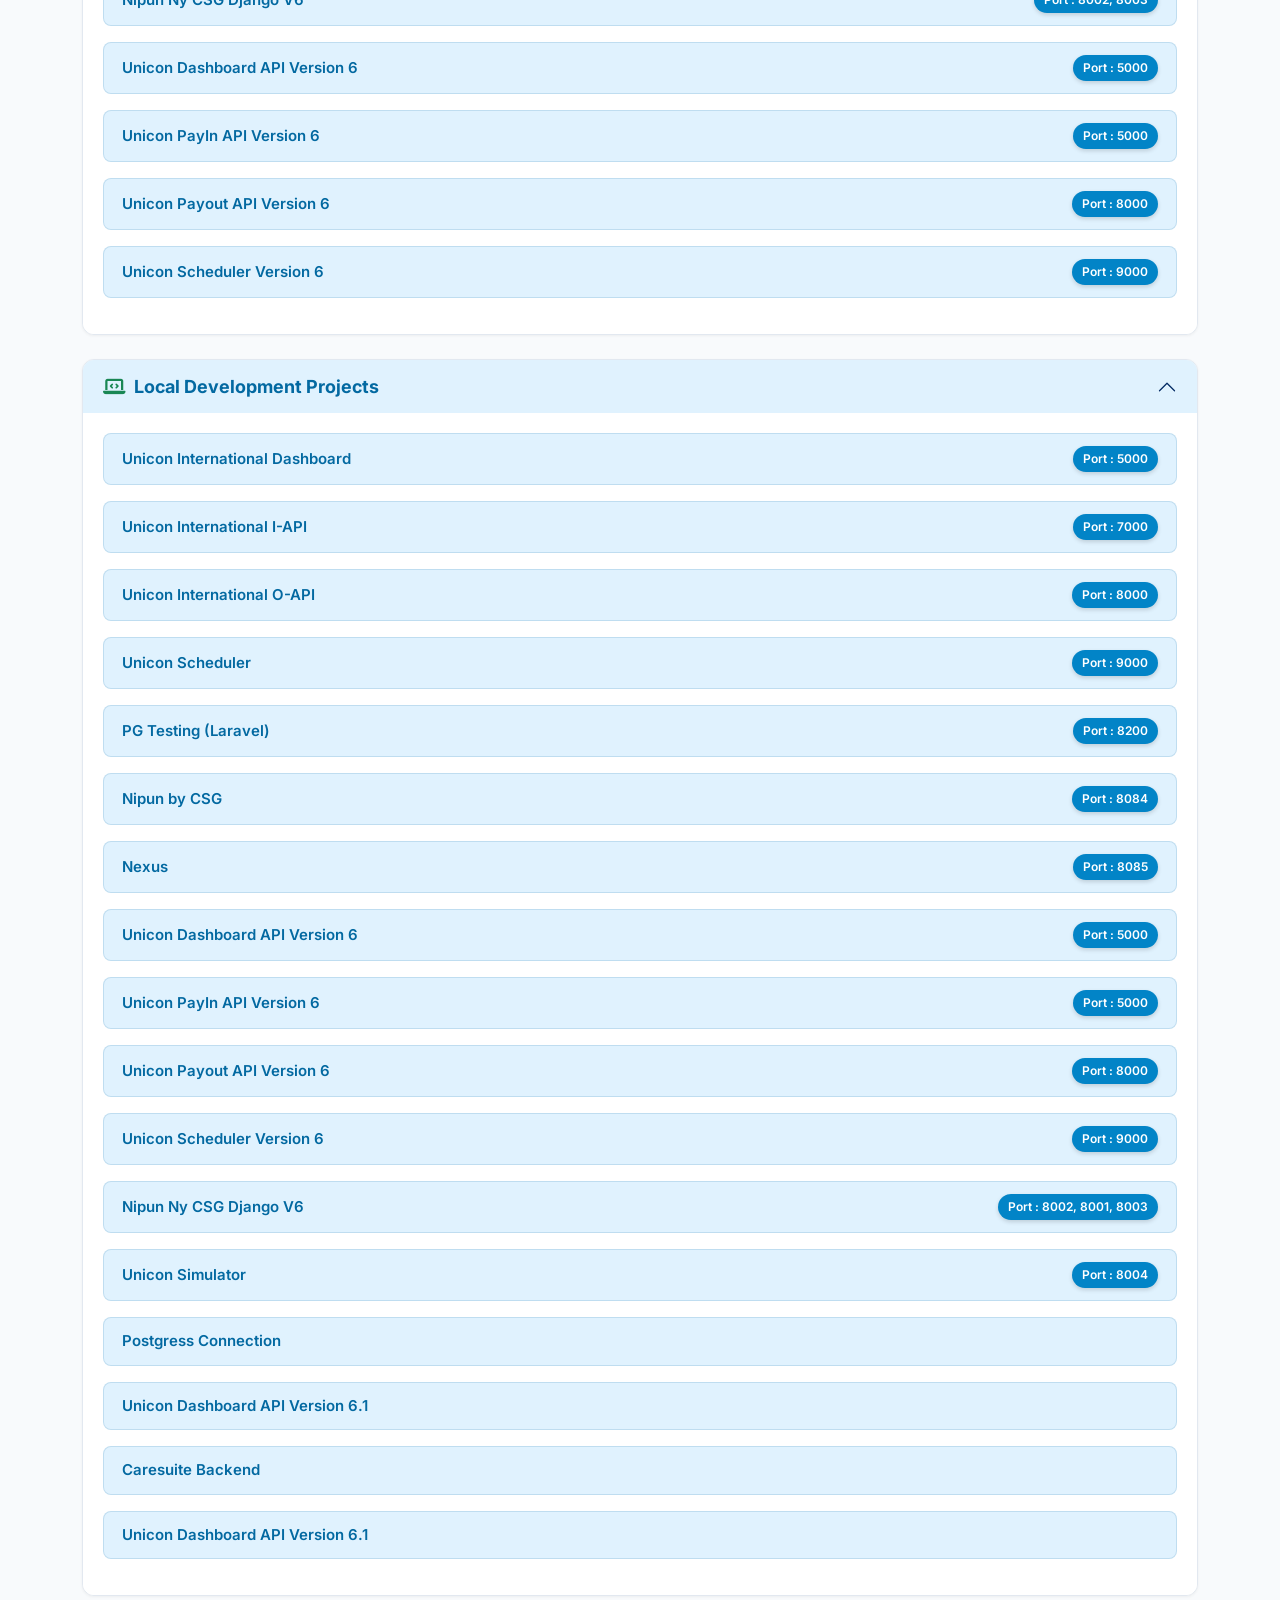
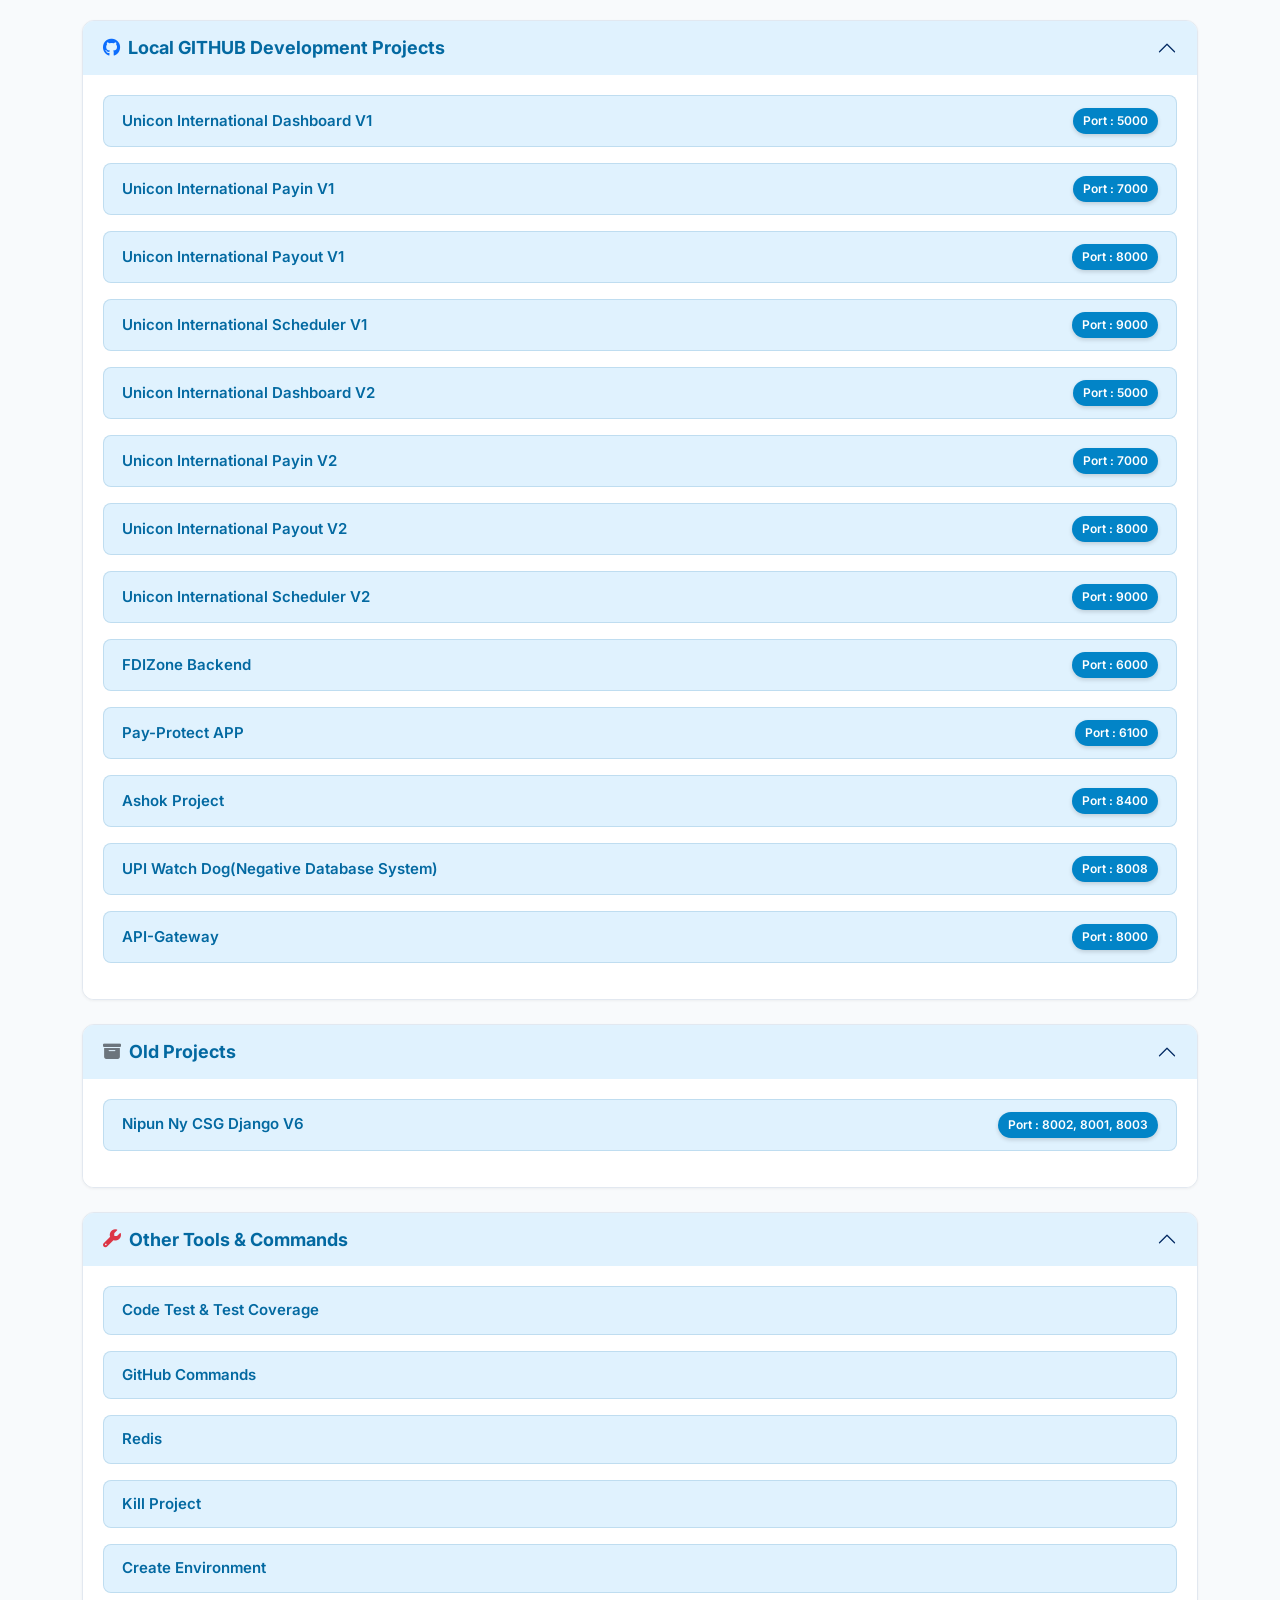
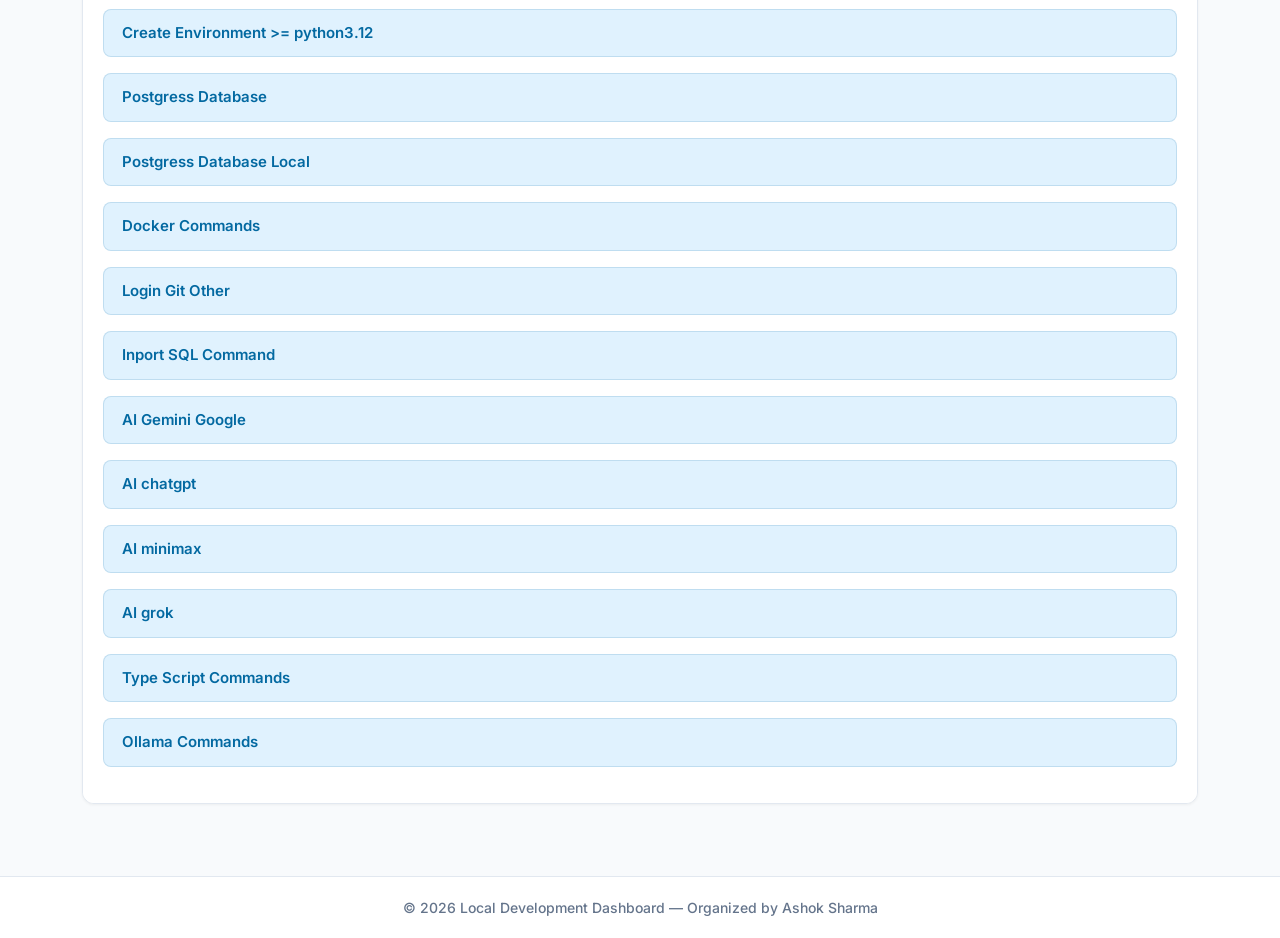
==== commit cc520d41: "DEsign and project has been changed." ====
--- a/index.html
+++ b/index.html
@@ -1,387 +1,692 @@
 <!DOCTYPE html>
 <html lang="en">
-
 <head>
     <meta charset="UTF-8">
     <meta name="viewport" content="width=device-width, initial-scale=1.0">
-    <title>Local & Desktop Project Dashboard</title>
+    <title>Local Development Dashboard — Master Hub</title>
     <link href="https://cdn.jsdelivr.net/npm/bootstrap@5.3.2/dist/css/bootstrap.min.css" rel="stylesheet">
     <link rel="stylesheet" href="https://cdnjs.cloudflare.com/ajax/libs/font-awesome/6.5.1/css/all.min.css">
-    <link href="https://cdn.jsdelivr.net/npm/bootstrap-icons@1.11.3/font/bootstrap-icons.css" rel="stylesheet">
-
-    <style>
-        html,
-        body {
-            height: 100%;
-        }
-        body {
-            display: flex;
-            flex-direction: column;
-            background-color: #fff;
-        }
-        .log-btn {
-            background-color: #fff;
-            color: #f73131;
-            border: 1px solid #f73131;
-            border-radius: 5px;
-            padding: 4px 21px;
-            font-weight: 500;
-        }
-        .log-btn:hover {
-            background-color: #f73131;
-            color: #fff;
-            border: 1px solid #f73131;
-        }
-        .log-btn i {
-            font-size: 14px;
-            margin-right: 3px;
-        }
-        .section-title {
-            font-weight: 700;
-            font-size: 33px;
-            margin: 15px 0 50px 0;
-        }
-        .accordion-button {
-            font-weight: 500 !important;
-        }
-        .project-header {
-            cursor: pointer;
-            background: #cfe2ff;
-            color: #000;
-            padding: 12px 16px;
-            border-radius: 6px;
-        }
-        .code-box {
-            background: #efeeee;
-            color: #000;
-            padding: 8px 10px;
-            border-radius: 6px;
-            font-size: 13px;
-            margin-bottom: 6px;
-            position: relative;
-            /* white-space: pre-wrap;*/
-        }
-        .table-container {
-            background: white;
-            padding: 15px;
-            border-radius: 10px;
-            box-shadow: 0 2px 10px rgba(0, 0, 0, 0.08);
-        }
-        .copy-btn {
-            position: absolute;
-            top: 5px;
-            right: 5px;
-            font-size: 11px;
-        }
-        footer {
-            padding: 12px;
-            color: #7a7878;
-            font-size: 14px;
-            font-weight: 500;
-            box-shadow: 0 -2px 10px rgba(0, 0, 0, 0.08);
-            background: #fff;
-        }
-        .spanRight{
-            text-align: right;
-            float: inline-end;
-        }
-    </style>
+    <link rel="preconnect" href="https://fonts.googleapis.com">
+    <link rel="preconnect" href="https://fonts.gstatic.com" crossorigin>
+    <link href="https://fonts.googleapis.com/css2?family=Inter:wght@300;400;500;600;700&family=JetBrains+Mono:wght@400;500;600&display=swap" rel="stylesheet">
+    <link rel="stylesheet" href="style.css">
 </head>
 <body>
-    <div class="container py-4 flex-grow-1">
-        <div class="row">
-            <div class="col-lg-12">
-                <div class="d-flex justify-content-between align-items-center">
-                    <div>
-                        <h3 class="section-title"><i class="fas fa-rocket me-2"></i> Local Development Dashboard</h3>
-                    </div>
-                    <div>
-                        <button class="log-btn" onclick="logout()"><i class="fa-solid fa-power-off"></i> Logout</button>
+    <header class="top-navbar mb-4">
+        <div class="container d-flex flex-wrap justify-content-between align-items-center gap-3">
+            <div class="d-flex align-items-center gap-3">
+                <a href="index.html" class="dashboard-title text-decoration-none">
+                    <i class="fa-solid fa-rocket text-primary"></i> Dev Dashboard
+                </a>
+                <nav class="nav-links d-none d-lg-flex gap-1">
+                    <a href="index.html" class="nav-link-btn active">Home</a>
+                    <a href="quick-reference.html" class="nav-link-btn">Quick Ref</a>
+                    <a href="desktop-projects.html" class="nav-link-btn">Desktop</a>
+                    <a href="desktop-github-projects.html" class="nav-link-btn">Desktop GitHub</a>
+                    <a href="local-projects.html" class="nav-link-btn">Local</a>
+                    <a href="github-projects.html" class="nav-link-btn">GitHub</a>
+                    <a href="old-projects.html" class="nav-link-btn">Old Projects</a>
+                    <a href="other-tools.html" class="nav-link-btn">Other Tools</a>
+                </nav>
+            </div>
+            <div class="d-flex align-items-center gap-2">
+                <button class="theme-toggle-btn" onclick="toggleDarkMode()" id="themeBtn">
+                    <i class="fa-solid fa-moon me-1"></i> Dark Mode
+                </button>
+                <button class="log-btn" onclick="logout()">
+                    <i class="fa-solid fa-power-off me-1"></i> Logout
+                </button>
+            </div>
+        </div>
+    </header>
+
+    <div class="container flex-grow-1">
+        <div class="controls-card mb-4">
+            <div class="d-flex justify-content-between align-items-center mb-3">
+                <div>
+                    <h3 class="fw-bold mb-1">🚀 Local Development Dashboard</h3>
+                    <p class="text-secondary small mb-0">Master control hub for all server microservices, databases & development projects</p>
+                </div>
+                <div class="d-flex gap-2">
+                    <button class="action-btn" onclick="expandAll()"><i class="fa-solid fa-angles-down me-1"></i> Expand All</button>
+                    <button class="action-btn" onclick="collapseAll()"><i class="fa-solid fa-angles-up me-1"></i> Collapse All</button>
+                </div>
+            </div>
+            <div class="search-input-group">
+                <i class="fa-solid fa-magnifying-glass search-icon"></i>
+                <input type="text" id="dashboardSearch" class="form-control search-input" 
+                       placeholder="Search across all categories, ports, and commands..." 
+                       oninput="filterPage()">
+                <button class="clear-search-btn" id="clearSearchBtn" onclick="clearSearch()"><i class="fa-solid fa-xmark"></i></button>
+            </div>
+        </div>
+
+        <div id="noResults" class="no-results" style="display:none; text-align:center; padding:40px;">
+            <i class="fa-solid fa-magnifying-glass fa-2x mb-3 text-muted"></i>
+            <h5>No matching projects or commands found</h5>
+        </div>
+
+        <!-- 1. Quick Reference Commands -->
+        <div class="accordion mb-4" id="quickSection">
+            <div class="accordion-item">
+                <h2 class="accordion-header">
+                    <button class="accordion-button" data-bs-toggle="collapse" data-bs-target="#quickCollapse">
+                        <i class="fa-solid fa-bolt me-2 text-warning"></i> Quick Reference Commands
+                    </button>
+                </h2>
+                <div id="quickCollapse" class="accordion-collapse collapse show">
+                    <div class="accordion-body table-container">
+                        <div class="mb-2">
+                                    <div class="project-header" data-bs-toggle="collapse"
+                                        data-bs-target="#loginDesktop">Login Dashboard</div>
+                                    <div id="loginDesktop" class="collapse mt-2">
+                                        <div class="row">
+                                            <div class="col-lg-4">
+                                                <div class="code-box">
+                                                    ssh csg@192.168.1.11
+                                                    <button class="btn btn-light btn-sm copy-btn"
+                                                        onclick="copy(this)">Copy</button>
+                                                </div>
+                                            </div>
+                                            <div class="col-lg-4">
+                                                <div class="code-box">csgTech@2025
+                                                    <button class="btn btn-light btn-sm copy-btn"
+                                                        onclick="copy(this)">Copy</button>
+                                                </div>
+                                            </div>
+                                            <div class="col-lg-4">
+                                                <div class="code-box">sudo systemctl restart mysql
+                                                    <button class="btn btn-light btn-sm copy-btn"
+                                                        onclick="copy(this)">Copy</button>
+                                                </div>
+                                            </div>
+                                        </div>
+                                    </div>
+                                </div>
+                                <div class="mb-2">
+                                    <div class="project-header" data-bs-toggle="collapse" data-bs-target="#loginGit">Login Git</div>
+                                    <div id="loginGit" class="collapse mt-2">
+                                        <div class="row">
+                                            <div class="col-lg-3">
+                                                <div class="code-box">csg.ashok
+                                                    <button class="btn btn-light btn-sm copy-btn"
+                                                        onclick="copy(this)">Copy</button>
+                                                </div>
+                                            </div>
+                                            <div class="col-lg-3">
+                                                <div class="code-box">cACPtXO8v@258963!
+                                                    <button class="btn btn-light btn-sm copy-btn"
+                                                        onclick="copy(this)">Copy</button>
+                                                </div>
+                                            </div>
+                                            <div class="col-lg-3">
+                                                <div class="code-box">glpat-DaX3J_eqxYOHFtgKH8CI-2M6MQpvOjEKdToybWpteg8.01.171o4r1hf
+                                                    <button class="btn btn-light btn-sm copy-btn"
+                                                        onclick="copy(this)">Copy</button>
+                                                </div>
+                                            </div>
+                                            <div class="col-lg-3">
+                                                <div class="code-box">git merge --no-ff origin/feature
+                                                    <button class="btn btn-light btn-sm copy-btn"
+                                                        onclick="copy(this)">Copy</button>
+                                                </div>
+                                            </div>
+                                        </div>
+                                    </div>
+                                </div>
+                                <div class="mb-2">
+                                    <div class="project-header" data-bs-toggle="collapse" data-bs-target="#GitPullOther">Login pull Other Branch</div>
+                                    <div id="GitPullOther" class="collapse mt-2">
+                                        <div class="row">
+                                            <div class="col-lg-4">
+                                                <div class="code-box">git checkout dev-ashok
+                                                    <button class="btn btn-light btn-sm copy-btn"
+                                                        onclick="copy(this)">Copy</button>
+                                                </div>
+                                            </div>
+                                            <div class="col-lg-4">
+                                                <div class="code-box">git fetch origin
+                                                    <button class="btn btn-light btn-sm copy-btn"
+                                                        onclick="copy(this)">Copy</button>
+                                                </div>
+                                            </div>
+                                            <div class="col-lg-4">
+                                                <div class="code-box">git merge origin/dev-chandresh
+                                                    <button class="btn btn-light btn-sm copy-btn"
+                                                        onclick="copy(this)">Copy</button>
+                                                </div>
+                                            </div>
+                                        </div>
+                                    </div>
+                                </div>
+                                <div class="mb-2">
+                                    <div class="project-header" data-bs-toggle="collapse"
+                                        data-bs-target="#runningPorts">Check Running <span class="spanRight">Port : s</span></div>
+                                    <div id="runningPorts" class="collapse mt-2">
+                                        <div class="row">
+                                            <div class="col-lg-4">
+                                                <div class="code-box">ps aux | grep runserver
+                                                    <button class="btn btn-light btn-sm copy-btn"
+                                                        onclick="copy(this)">Copy</button>
+                                                </div>
+                                            </div>
+                                            <div class="col-lg-4">
+                                                <div class="code-box">View Log
+                                                    <button class="btn btn-light btn-sm copy-btn"
+                                                        onclick="copy(this)">Copy</button>
+                                                </div>
+                                            </div>
+                                            <div class="col-lg-4">
+                                                <div class="code-box">tail -f server.log
+                                                    <button class="btn btn-light btn-sm copy-btn"
+                                                        onclick="copy(this)">Copy</button>
+                                                </div>
+                                            </div>
+                                        </div>
+                                    </div>
+                                </div>
+                                <div class="mb-2">
+                                    <div class="project-header" data-bs-toggle="collapse" data-bs-target="#dbRead">Database Read Only</div>
+                                    <div id="dbRead" class="collapse mt-2">
+                                        <div class="row">
+                                            <div class="col-lg-4">
+                                                <div class="code-box">SET GLOBAL read_only = OFF;
+                                                    <button class="btn btn-light btn-sm copy-btn"
+                                                        onclick="copy(this)">Copy</button>
+                                                </div>
+                                            </div>
+                                            <div class="col-lg-4">
+                                                <div class="code-box">SET GLOBAL super_read_only = OFF;
+                                                    <button class="btn btn-light btn-sm copy-btn"
+                                                        onclick="copy(this)">Copy</button>
+                                                </div>
+                                            </div>
+                                            <div class="col-lg-4">
+                                                <div class="code-box">SET GLOBAL read_only = OFF;<br>
+                                                    SET GLOBAL super_read_only = OFF;
+                                                    <button class="btn btn-light btn-sm copy-btn"
+                                                        onclick="copy(this)">Copy</button>
+                                                </div>
+                                            </div>
+                                        </div>
+                                    </div>
+                                </div>
+                                <div class="mb-2">
+                                    <div class="project-header" data-bs-toggle="collapse" data-bs-target="#allowPort">Allow Port</div>
+                                    <div id="allowPort" class="collapse mt-2">
+                                        <div class="row">
+                                            <div class="col-lg-4">
+                                                <div class="code-box">sudo ufw allow from 192.168.1.8
+                                                    <button class="btn btn-light btn-sm copy-btn"
+                                                        onclick="copy(this)">Copy</button>
+                                                </div>
+                                            </div>
+                                            <div class="col-lg-4">
+                                                <div class="code-box">sudo ufw allow 8001
+                                                    <button class="btn btn-light btn-sm copy-btn"
+                                                        onclick="copy(this)">Copy</button>
+                                                </div>
+                                            </div>
+                                            <div class="col-lg-4">
+                                                <div class="code-box">sudo ufw reload
+                                                    <button class="btn btn-light btn-sm copy-btn"
+                                                        onclick="copy(this)">Copy</button>
+                                                </div>
+                                            </div>
+                                        </div>
+                                    </div>
+                                </div>
+                                <div class="mb-2">
+                                    <div class="project-header" data-bs-toggle="collapse" data-bs-target="#dbCheck">Database Check Connection</div>
+                                    <div id="dbCheck" class="collapse mt-2">
+                                        <div class="row">
+                                            <div class="col-lg-4">
+                                                <div class="code-box">SHOW VARIABLES LIKE 'max_connections';
+                                                    <button class="btn btn-light btn-sm copy-btn"
+                                                        onclick="copy(this)">Copy</button>
+                                                </div>
+                                            </div>
+                                            <div class="col-lg-4">
+                                                <div class="code-box">SET GLOBAL max_connections = 5000;
+                                                    <button class="btn btn-light btn-sm copy-btn"
+                                                        onclick="copy(this)">Copy</button>
+                                                </div>
+                                            </div>
+                                            <div class="col-lg-4">
+                                                <div class="code-box">SHOW PROCESSLIST;
+                                                    <button class="btn btn-light btn-sm copy-btn"
+                                                        onclick="copy(this)">Copy</button>
+                                                </div>
+                                            </div>
+                                        </div>
+                                    </div>
+                                </div>
+                                <div class="mb-2">
+                                    <div class="project-header" data-bs-toggle="collapse" data-bs-target="#gitHub">GitHub Commands</div>
+                                    <div id="gitHub" class="collapse mt-2">
+                                        <div class="row">
+                                            <div class="col-lg-4">
+                                                <div class="code-box">git remote -v
+                                                    <button class="btn btn-light btn-sm copy-btn"
+                                                        onclick="copy(this)">Copy</button>
+                                                </div>
+                                            </div>
+                                        </div>
+                                    </div>
+                                </div>
                     </div>
                 </div>
-                <!-- ================= QUICK COMMANDS ================= -->
-                <div class="accordion mb-4" id="quickSection">
-                    <div class="accordion-item">
-                        <h2 class="accordion-header">
-                            <button class="accordion-button collapsed" data-bs-toggle="collapse"
-                                data-bs-target="#quickCollapse">
-                                <i class="fa-solid fa-screwdriver-wrench me-2"></i> Quick Reference Commands
-                            </button>
-                        </h2>
-                        <div id="quickCollapse" class="accordion-collapse collapse" data-bs-parent="#quickSection">
-                            <div class="accordion-body table-container">
-                               
-                                <div class="mb-2">
-                                    <div class="project-header" data-bs-toggle="collapse"
-                                        data-bs-target="#loginDesktop">
-                                        Login Dashboard
-                                    </div>
-                                    <div id="loginDesktop" class="collapse mt-2">
-                                        <div class="row">
-                                            <div class="col-lg-4">
-                                                <div class="code-box">
-                                                    ssh csg@192.168.1.11
-                                                    <button class="btn btn-light btn-sm copy-btn"
-                                                        onclick="copy(this)">Copy</button>
-                                                </div>
-                                            </div>
-                                            <div class="col-lg-4">
-                                                <div class="code-box">csgTech@2025
-                                                    <button class="btn btn-light btn-sm copy-btn"
-                                                        onclick="copy(this)">Copy</button>
-                                                </div>
-                                            </div>
-                                            <div class="col-lg-4">
-                                                <div class="code-box">sudo systemctl restart mysql
-                                                    <button class="btn btn-light btn-sm copy-btn"
-                                                        onclick="copy(this)">Copy</button>
-                                                </div>
-                                            </div>
-                                        </div>
-                                    </div>
-                                </div>
-                                <div class="mb-2">
-                                    <div class="project-header" data-bs-toggle="collapse" data-bs-target="#loginGit">
-                                        Login Git
-                                    </div>
-                                    <div id="loginGit" class="collapse mt-2">
-                                        <div class="row">
-                                            <div class="col-lg-3">
-                                                <div class="code-box">csg.ashok
-                                                    <button class="btn btn-light btn-sm copy-btn"
-                                                        onclick="copy(this)">Copy</button>
-                                                </div>
-                                            </div>
-                                            <div class="col-lg-3">
-                                                <div class="code-box">cACPtXO8v@258963!
-                                                    <button class="btn btn-light btn-sm copy-btn"
-                                                        onclick="copy(this)">Copy</button>
-                                                </div>
-                                            </div>
-                                            <div class="col-lg-3">
-                                                <div class="code-box">glpat-DaX3J_eqxYOHFtgKH8CI-2M6MQpvOjEKdToybWpteg8.01.171o4r1hf
-                                                    <button class="btn btn-light btn-sm copy-btn"
-                                                        onclick="copy(this)">Copy</button>
-                                                </div>
-                                            </div>
-                                            <div class="col-lg-3">
-                                                <div class="code-box">git merge --no-ff origin/feature
-                                                    <button class="btn btn-light btn-sm copy-btn"
-                                                        onclick="copy(this)">Copy</button>
-                                                </div>
-                                            </div>
-                                        </div>
-                                    </div>
-                                </div>
-                                <div class="mb-2">
-                                    <div class="project-header" data-bs-toggle="collapse" data-bs-target="#GitPullOther">
-                                        Login pull Other Branch
-                                    </div>
-                                    <div id="GitPullOther" class="collapse mt-2">
-                                        <div class="row">
-                                            <div class="col-lg-4">
-                                                <div class="code-box">git checkout dev-ashok
-                                                    <button class="btn btn-light btn-sm copy-btn"
-                                                        onclick="copy(this)">Copy</button>
-                                                </div>
-                                            </div>
-                                            <div class="col-lg-4">
-                                                <div class="code-box">git fetch origin
-                                                    <button class="btn btn-light btn-sm copy-btn"
-                                                        onclick="copy(this)">Copy</button>
-                                                </div>
-                                            </div>
-                                            <div class="col-lg-4">
-                                                <div class="code-box">git merge origin/dev-chandresh
-                                                    <button class="btn btn-light btn-sm copy-btn"
-                                                        onclick="copy(this)">Copy</button>
-                                                </div>
-                                            </div>
-                                        </div>
-                                    </div>
-                                </div>
-                                <div class="mb-2">
-                                    <div class="project-header" data-bs-toggle="collapse"
-                                        data-bs-target="#runningPorts">
-                                        Check Running Ports
-                                    </div>
-                                    <div id="runningPorts" class="collapse mt-2">
-                                        <div class="row">
-                                            <div class="col-lg-4">
-                                                <div class="code-box">ps aux | grep runserver
-                                                    <button class="btn btn-light btn-sm copy-btn"
-                                                        onclick="copy(this)">Copy</button>
-                                                </div>
-                                            </div>
-                                            <div class="col-lg-4">
-                                                <div class="code-box">View Log
-                                                    <button class="btn btn-light btn-sm copy-btn"
-                                                        onclick="copy(this)">Copy</button>
-                                                </div>
-                                            </div>
-                                            <div class="col-lg-4">
-                                                <div class="code-box">tail -f server.log
-                                                    <button class="btn btn-light btn-sm copy-btn"
-                                                        onclick="copy(this)">Copy</button>
-                                                </div>
-                                            </div>
-                                        </div>
-                                    </div>
-                                </div>
-                                <div class="mb-2">
-                                    <div class="project-header" data-bs-toggle="collapse" data-bs-target="#dbRead">
-                                        Database Read Only
-                                    </div>
-                                    <div id="dbRead" class="collapse mt-2">
-                                        <div class="row">
-                                            <div class="col-lg-4">
-                                                <div class="code-box">SET GLOBAL read_only = OFF;
-                                                    <button class="btn btn-light btn-sm copy-btn"
-                                                        onclick="copy(this)">Copy</button>
-                                                </div>
-                                            </div>
-                                            <div class="col-lg-4">
-                                                <div class="code-box">SET GLOBAL super_read_only = OFF;
-                                                    <button class="btn btn-light btn-sm copy-btn"
-                                                        onclick="copy(this)">Copy</button>
-                                                </div>
-                                            </div>
-                                            <div class="col-lg-4">
-                                                <div class="code-box">SET GLOBAL read_only = OFF;<br>
-                                                    SET GLOBAL super_read_only = OFF;
-                                                    <button class="btn btn-light btn-sm copy-btn"
-                                                        onclick="copy(this)">Copy</button>
-                                                </div>
-                                            </div>
-                                        </div>
-                                    </div>
-                                </div>
-                                <div class="mb-2">
-                                    <div class="project-header" data-bs-toggle="collapse" data-bs-target="#allowPort">
-                                        Allow Port
-                                    </div>
-                                    <div id="allowPort" class="collapse mt-2">
-                                        <div class="row">
-                                            <div class="col-lg-4">
-                                                <div class="code-box">sudo ufw allow from 192.168.1.8 to any port 3306
-                                                    <button class="btn btn-light btn-sm copy-btn"
-                                                        onclick="copy(this)">Copy</button>
-                                                </div>
-                                            </div>
-                                            <div class="col-lg-4">
-                                                <div class="code-box">sudo ufw allow 8001
-                                                    <button class="btn btn-light btn-sm copy-btn"
-                                                        onclick="copy(this)">Copy</button>
-                                                </div>
-                                            </div>
-                                            <div class="col-lg-4">
-                                                <div class="code-box">sudo ufw reload
-                                                    <button class="btn btn-light btn-sm copy-btn"
-                                                        onclick="copy(this)">Copy</button>
-                                                </div>
-                                            </div>
-                                        </div>
-                                    </div>
-                                </div>
-                                <div class="mb-2">
-                                    <div class="project-header" data-bs-toggle="collapse" data-bs-target="#dbCheck">
-                                        Database Check Connection
-                                    </div>
-                                    <div id="dbCheck" class="collapse mt-2">
-                                        <div class="row">
-                                            <div class="col-lg-4">
-                                                <div class="code-box">SHOW VARIABLES LIKE 'max_connections';
-                                                    <button class="btn btn-light btn-sm copy-btn"
-                                                        onclick="copy(this)">Copy</button>
-                                                </div>
-                                            </div>
-                                            <div class="col-lg-4">
-                                                <div class="code-box">SET GLOBAL max_connections = 5000;
-                                                    <button class="btn btn-light btn-sm copy-btn"
-                                                        onclick="copy(this)">Copy</button>
-                                                </div>
-                                            </div>
-                                            <div class="col-lg-4">
-                                                <div class="code-box">SHOW PROCESSLIST;
-                                                    <button class="btn btn-light btn-sm copy-btn"
-                                                        onclick="copy(this)">Copy</button>
-                                                </div>
-                                            </div>
-                                        </div>
-                                    </div>
-                                </div>
-                                <div class="mb-2">
-                                    <div class="project-header" data-bs-toggle="collapse" data-bs-target="#gitHub">
-                                        GitHub Commands
-                                    </div>
-                                    <div id="gitHub" class="collapse mt-2">
-                                        <div class="row">
-                                            <div class="col-lg-4">
-                                                <div class="code-box">git remote -v
-                                                    <button class="btn btn-light btn-sm copy-btn"
-                                                        onclick="copy(this)">Copy</button>
-                                                </div>
-                                            </div>
-                                        </div>
-                                    </div>
-                                </div>
-                            </div>
-                        </div>
+            </div>
+        </div>
+
+        <!-- 2. Desktop System Development Projects -->
+        <div class="accordion mb-4" id="desktopSection">
+            <div class="accordion-item">
+                <h2 class="accordion-header">
+                    <button class="accordion-button" data-bs-toggle="collapse" data-bs-target="#desktopCollapse">
+                        <i class="fa-solid fa-desktop me-2 text-info"></i> Desktop System Development Projects
+                    </button>
+                </h2>
+                <div id="desktopCollapse" class="accordion-collapse collapse show">
+                    <div class="accordion-body table-container">
+                        <div class="mb-3">
+                                    <div class="project-header" data-bs-toggle="collapse" data-bs-target="#p6">Ashok Project <span class="spanRight">Port : 8400</span></div>
+                                    <div id="p6" class="collapse mt-2">
+                                        <div class="row">
+                                            <div class="col-lg-4">
+                                                <div class="code-box">cd /mnt/mydata/python/unicon/ashok
+                                                    <button class="btn btn-light btn-sm copy-btn"
+                                                        onclick="copy(this)">Copy</button>
+                                                </div>
+                                            </div>
+                                            <div class="col-lg-4">
+                                                <div class="code-box">source venv/bin/activate
+                                                    <button class="btn btn-light btn-sm copy-btn"
+                                                        onclick="copy(this)">Copy</button>
+                                                </div>
+                                            </div>
+                                            <div class="col-lg-4">
+                                                <div class="code-box">nohup python3 manage.py runserver 0.0.0.0:8400 >
+                                                    server.log 2>&1 &
+                                                    <button class="btn btn-light btn-sm copy-btn"
+                                                        onclick="copy(this)">Copy</button>
+                                                </div>
+                                            </div>
+                                        </div>
+                                    </div>
+                                </div>
+                                <div class="mb-3">
+                                    <div class="project-header" data-bs-toggle="collapse" data-bs-target="#p7">Nipun by CSG <span class="spanRight">Port : 8084</span></div>
+                                    <div id="p7" class="collapse mt-2">
+                                        <div class="row">
+                                            <div class="col-lg-4">
+                                                <div class="code-box">cd /mnt/mydata/python/unicon/nipun-by-csg
+                                                    <button class="btn btn-light btn-sm copy-btn"
+                                                        onclick="copy(this)">Copy</button>
+                                                </div>
+                                            </div>
+                                            <div class="col-lg-4">
+                                                <div class="code-box">source venv/bin/activate
+                                                    <button class="btn btn-light btn-sm copy-btn"
+                                                        onclick="copy(this)">Copy</button>
+                                                </div>
+                                            </div>
+                                            <div class="col-lg-4">
+                                                <div class="code-box">nohup python3 manage.py runserver 0.0.0.0:8084 >
+                                                    server.log 2>&1 &
+                                                    <button class="btn btn-light btn-sm copy-btn"
+                                                        onclick="copy(this)">Copy</button>
+                                                </div>
+                                            </div>
+                                        </div>
+                                    </div>
+                                </div>
+                                <div class="mb-3">
+                                    <div class="project-header" data-bs-toggle="collapse" data-bs-target="#p8">Fraud Prevention System <span class="spanRight">Port : 8333</span></div>
+                                    <div id="p8" class="collapse mt-2">
+                                        <div class="row">
+                                            <div class="col-lg-4">
+                                                <div class="code-box">cd /mnt/mydata/python/fraud-prevention-system
+                                                    <button class="btn btn-light btn-sm copy-btn"
+                                                        onclick="copy(this)">Copy</button>
+                                                </div>
+                                            </div>
+                                            <div class="col-lg-4">
+                                                <div class="code-box">source env/bin/activate
+                                                    <button class="btn btn-light btn-sm copy-btn"
+                                                        onclick="copy(this)">Copy</button>
+                                                </div>
+                                            </div>
+                                            <div class="col-lg-4">
+                                                <div class="code-box">nohup python3 manage.py runserver 0.0.0.0:8333 >
+                                                    server.log 2>&1 &
+                                                    <button class="btn btn-light btn-sm copy-btn"
+                                                        onclick="copy(this)">Copy</button>
+                                                </div>
+                                            </div>
+                                        </div>
+                                    </div>
+                                </div>
+                                <div class="mb-3">
+                                    <div class="project-header" data-bs-toggle="collapse" data-bs-target="#p9">Negative Database System <span class="spanRight">Port : 8456</span></div>
+                                    <div id="p9" class="collapse mt-2">
+                                        <div class="row">
+                                            <div class="col-lg-4">
+                                                <div class="code-box">cd /mnt/mydata/python/negative-database-system
+                                                    <button class="btn btn-light btn-sm copy-btn"
+                                                        onclick="copy(this)">Copy</button>
+                                                </div>
+                                            </div>
+                                            <div class="col-lg-4">
+                                                <div class="code-box">source env/bin/activate
+                                                    <button class="btn btn-light btn-sm copy-btn"
+                                                        onclick="copy(this)">Copy</button>
+                                                </div>
+                                            </div>
+                                            <div class="col-lg-4">
+                                                <div class="code-box">nohup python3 manage.py runserver 0.0.0.0:8456 >
+                                                    server.log 2>&1 &
+                                                    <button class="btn btn-light btn-sm copy-btn"
+                                                        onclick="copy(this)">Copy</button>
+                                                </div>
+                                            </div>
+                                        </div>
+                                    </div>
+                                </div>
+                                <div class="mb-3">
+                                    <div class="project-header" data-bs-toggle="collapse" data-bs-target="#p10">IDFC Bank Statement <span class="spanRight">Port : 8088</span></div>
+                                    <div id="p10" class="collapse mt-2">
+                                        <div class="row">
+                                            <div class="col-lg-4">
+                                                <div class="code-box">cd /mnt/mydata/python/idfcBankStmt
+                                                    <button class="btn btn-light btn-sm copy-btn"
+                                                        onclick="copy(this)">Copy</button>
+                                                </div>
+                                            </div>
+                                            <div class="col-lg-4">
+                                                <div class="code-box">source env/bin/activate
+                                                    <button class="btn btn-light btn-sm copy-btn"
+                                                        onclick="copy(this)">Copy</button>
+                                                </div>
+                                            </div>
+                                            <div class="col-lg-4">
+                                                <div class="code-box">nohup python3 manage.py runserver 0.0.0.0:8088 >
+                                                    server.log 2>&1 &
+                                                    <button class="btn btn-light btn-sm copy-btn"
+                                                        onclick="copy(this)">Copy</button>
+                                                </div>
+                                            </div>
+                                        </div>
+                                    </div>
+                                </div>
+                                <div class="mb-3">
+                                    <div class="project-header" data-bs-toggle="collapse" data-bs-target="#p11">Nexus <span class="spanRight">Port : 8085</span></div>
+                                    <div id="p11" class="collapse mt-2">
+                                        <div class="row">
+                                            <div class="col-lg-4">
+                                                <div class="code-box">cd /mnt/mydata/python/nexus
+                                                    <button class="btn btn-light btn-sm copy-btn"
+                                                        onclick="copy(this)">Copy</button>
+                                                </div>
+                                            </div>
+                                            <div class="col-lg-4">
+                                                <div class="code-box">source env/bin/activate
+                                                    <button class="btn btn-light btn-sm copy-btn"
+                                                        onclick="copy(this)">Copy</button>
+                                                </div>
+                                            </div>
+                                            <div class="col-lg-4">
+                                                <div class="code-box">nohup python3 manage.py runserver 0.0.0.0:8085 >
+                                                    server.log 2>&1 &
+                                                    <button class="btn btn-light btn-sm copy-btn"
+                                                        onclick="copy(this)">Copy</button>
+                                                </div>
+                                            </div>
+                                        </div>
+                                    </div>
+                                </div>
+                                <div class="mb-3">
+                                    <div class="project-header" data-bs-toggle="collapse" data-bs-target="#p12">PG Testing (Laravel) <span class="spanRight">Port : 8200 PHP</span></div>
+                                    <div id="p12" class="collapse mt-2">
+                                        <div class="row">
+                                            <div class="col-lg-4">
+                                                <div class="code-box">cd /mnt/mydata/html/pg_testing
+                                                    <button class="btn btn-light btn-sm copy-btn"
+                                                        onclick="copy(this)">Copy</button>
+                                                </div>
+                                            </div>
+                                            <div class="col-lg-4">
+                                                <div class="code-box">-
+                                                    <button class="btn btn-light btn-sm copy-btn"
+                                                        onclick="copy(this)">Copy</button>
+                                                </div>
+                                            </div>
+                                            <div class="col-lg-4">
+                                                <div class="code-box">nohup php artisan serve --host 192.168.1.10 --port
+                                                    8200 > server.log 2>&1 &
+                                                    <button class="btn btn-light btn-sm copy-btn"
+                                                        onclick="copy(this)">Copy</button>
+                                                </div>
+                                            </div>
+                                        </div>
+                                    </div>
+                                </div>
+                                <div class="mb-3">
+                                    <div class="project-header" data-bs-toggle="collapse" data-bs-target="#p13">Remittance Pro Latest (Laravel) <span class="spanRight">Port : 9999 PHP</span></div>
+                                    <div id="p13" class="collapse mt-2">
+                                        <div class="row">
+                                            <div class="col-lg-4">
+                                                <div class="code-box">/var/www/html/remitance-pro-latest
+                                                    <button class="btn btn-light btn-sm copy-btn"
+                                                        onclick="copy(this)">Copy</button>
+                                                </div>
+                                            </div>
+                                            <div class="col-lg-4">
+                                                <div class="code-box">-
+                                                    <button class="btn btn-light btn-sm copy-btn"
+                                                        onclick="copy(this)">Copy</button>
+                                                </div>
+                                            </div>
+                                            <div class="col-lg-4">
+                                                <div class="code-box">nohup php artisan serve --host=0.0.0.0 --port=9999
+                                                    > server.log 2>&1 &
+                                                    <button class="btn btn-light btn-sm copy-btn"
+                                                        onclick="copy(this)">Copy</button>
+                                                </div>
+                                            </div>
+                                        </div>
+                                    </div>
+                                </div>
+                                <div class="mb-3">
+                                    <div class="project-header" data-bs-toggle="collapse" data-bs-target="#p14">Orivo Backend Python <span class="spanRight">Port : 8005</span></div>
+                                    <div id="p14" class="collapse mt-2">
+                                        <div class="row">
+                                            <div class="col-lg-4">
+                                                <div class="code-box">cd /mnt/mydata/python/orivo-backend-python
+                                                    <button class="btn btn-light btn-sm copy-btn"
+                                                        onclick="copy(this)">Copy</button>
+                                                </div>
+                                            </div>
+                                            <div class="col-lg-4">
+                                                <div class="code-box">docker compose restart
+                                                    <button class="btn btn-light btn-sm copy-btn"
+                                                        onclick="copy(this)">Copy</button>
+                                                </div>
+                                            </div>
+                                            <div class="col-lg-4">
+                                                <div class="code-box">docker compose up -d --build
+                                                    <button class="btn btn-light btn-sm copy-btn"
+                                                        onclick="copy(this)">Copy</button>
+                                                </div>
+                                            </div>
+                                        </div>
+                                    </div>
+                                </div>
+                                <div class="mb-3">
+                                    <div class="project-header" data-bs-toggle="collapse" data-bs-target="#p15">Nipun Ny CSG Django V6 <span class="spanRight">Port : 8002, 8003</span></div>
+                                    <div id="p15" class="collapse mt-2">
+                                        <div class="row">
+                                            <div class="col-lg-6">
+                                                <div class="code-box">
+                                                    cd /mnt/mydata/python/nipunbycsg-django-v6<br>
+                                                    source env/bin/activate<br>
+                                                    nohup python3 auth_service/manage.py runserver 0.0.0.0:8001 > server.log 2>&1 & 
+                                                    <button class="btn btn-light btn-sm copy-btn"
+                                                        onclick="copy(this)">Copy</button>
+                                                </div>
+                                            </div>
+                                            <div class="col-lg-6">
+                                                <div class="code-box">
+                                                    cd /mnt/mydata/python/nipunbycsg-django-v6<br>
+                                                    source env/bin/activate<br>
+                                                    nohup python3 hrms_service/manage.py runserver 0.0.0.0:8002 > server.log 2>&1 & 
+                                                    <button class="btn btn-light btn-sm copy-btn"
+                                                        onclick="copy(this)">Copy</button>
+                                                </div>
+                                            </div>
+                                        </div>
+                                    </div>
+                                </div>
+                                <div class="mb-3">
+                                    <div class="project-header" data-bs-toggle="collapse" data-bs-target="#p16">Unicon Dashboard API Version 6 <span class="spanRight">Port : 5000</span></div>
+                                    <div id="p16" class="collapse mt-2">
+                                        <div class="row">
+                                            <div class="col-lg-4">
+                                                <div class="code-box">
+                                                    cd /mnt/mydata/python/unicon/unicon_v6/unicon-dashboard-django-v6<br>
+                                                    source env/bin/activate<br>
+                                                    nohup python3 manage.py runserver 0.0.0.0:5000 > server.log 2>&1 & 
+                                                    <button class="btn btn-light btn-sm copy-btn"
+                                                        onclick="copy(this)">Copy</button>
+                                                </div>
+                                            </div>
+                                            <div class="col-lg-4">
+                                                <div class="code-box">
+                                                    cd /mnt/mydata/python/unicon/unicon_v6/unicon-dashboard-django-v6<br>
+                                                    source env/bin/activate<br>
+                                                    nohup celery -A csg_dashboard worker -l info --concurrency=6 > server.log 2>&1 &
+                                                    <button class="btn btn-light btn-sm copy-btn"
+                                                        onclick="copy(this)">Copy</button>
+                                                </div>
+                                            </div>
+                                            <div class="col-lg-4">
+                                                <div class="code-box">
+                                                    cd /mnt/mydata/python/unicon/unicon_v6/unicon-dashboard-django-v6<br>
+                                                    source env/bin/activate<br>
+                                                    nohup celery -A csg_dashboard beat --loglevel=info > server.log 2>&1 &
+                                                    <button class="btn btn-light btn-sm copy-btn"
+                                                        onclick="copy(this)">Copy</button>
+                                                </div>
+                                            </div>
+                                        </div>
+                                    </div>
+                                </div>
+                                <div class="mb-3">
+                                    <div class="project-header" data-bs-toggle="collapse" data-bs-target="#p17">Unicon PayIn API Version 6 <span class="spanRight">Port : 5000</span></div>
+                                    <div id="p17" class="collapse mt-2">
+                                        <div class="row">
+                                            <div class="col-lg-4">
+                                                <div class="code-box">
+                                                    cd /mnt/mydata/python/unicon/unicon_v6/unicon-payin-django-v6<br>
+                                                    source env/bin/activate<br>
+                                                    nohup python3 manage.py runserver 0.0.0.0:7000 > server.log 2>&1 &
+                                                    <button class="btn btn-light btn-sm copy-btn"
+                                                        onclick="copy(this)">Copy</button>
+                                                </div>
+                                            </div>
+                                        </div>
+                                    </div>
+                                </div>
+                                <div class="mb-3">
+                                    <div class="project-header" data-bs-toggle="collapse" data-bs-target="#p18">Unicon Payout API Version 6 <span class="spanRight">Port : 8000</span></div>
+                                    <div id="p18" class="collapse mt-2">
+                                        <div class="row">
+                                            <div class="col-lg-4">
+                                                <div class="code-box">
+                                                    cd /mnt/mydata/python/unicon/unicon_v6/unicon-payout-django-v6<br>
+                                                    source env/bin/activate<br>
+                                                    nohup python3 manage.py runserver 0.0.0.0:8000 > server.log 2>&1 &
+                                                    <button class="btn btn-light btn-sm copy-btn"
+                                                        onclick="copy(this)">Copy</button>
+                                                </div>
+                                            </div>
+                                            <div class="col-lg-4">
+                                                <div class="code-box">
+                                                    cd /mnt/mydata/python/unicon/unicon_v6/unicon-payout-django-v6<br>
+                                                    source env/bin/activate<br>
+                                                    nohup celery -A csg_payout worker -l info -Q csg_payout_queue --concurrency=6 > server.log 2>&1 &
+                                                    <button class="btn btn-light btn-sm copy-btn"
+                                                        onclick="copy(this)">Copy</button>
+                                                </div>
+                                            </div>
+                                            <div class="col-lg-4">
+                                                <div class="code-box">
+                                                    cd /mnt/mydata/python/unicon/unicon_v6/unicon-payout-django-v6<br>
+                                                    source env/bin/activate<br>
+                                                    nohup celery -A csg_payout beat --loglevel=info > server.log 2>&1 &
+                                                    <button class="btn btn-light btn-sm copy-btn"
+                                                        onclick="copy(this)">Copy</button>
+                                                </div>
+                                            </div>
+                                        </div>
+                                    </div>
+                                </div>
+                                <div class="mb-3">
+                                    <div class="project-header" data-bs-toggle="collapse" data-bs-target="#p19">Unicon Scheduler Version 6<span class="spanRight">Port : 9000</span></div>
+                                    <div id="p19" class="collapse mt-2">
+                                        <div class="row">
+                                            <div class="col-lg-4">
+                                                <div class="code-box">
+                                                    cd /mnt/mydata/python/unicon/unicon_v6/unicon-scheduler-django-v6<br>
+                                                    source env/bin/activate<br>
+                                                    nohup python3 manage.py runserver 0.0.0.0:9000 > server.log 2>&1 &
+                                                    <button class="btn btn-light btn-sm copy-btn"
+                                                        onclick="copy(this)">Copy</button>
+                                                </div>
+                                            </div>
+                                            <div class="col-lg-4">
+                                                <div class="code-box">
+                                                    cd /mnt/mydata/python/unicon/unicon_v6/unicon-scheduler-django-v6<br>
+                                                    source env/bin/activate<br>
+                                                    nohup celery -A csg_scheduler worker -l info -Q csg_scheduler_queue --concurrency=6 > server.log 2>&1 &
+                                                    <button class="btn btn-light btn-sm copy-btn"
+                                                        onclick="copy(this)">Copy</button>
+                                                </div>
+                                            </div>
+                                            <div class="col-lg-4">
+                                                <div class="code-box">
+                                                    cd /mnt/mydata/python/unicon/unicon_v6/unicon-scheduler-django-v6<br>
+                                                    source env/bin/activate<br>
+                                                    nohup celery -A csg_scheduler beat --loglevel=info > server.log 2>&1 &
+                                                    <button class="btn btn-light btn-sm copy-btn"
+                                                        onclick="copy(this)">Copy</button>
+                                                </div>
+                                            </div>
+                                        </div>
+                                    </div>
+                                </div>
                     </div>
                 </div>
-                <!-- ================= DESKTOP PROJECTS ================= -->
-                <div class="accordion mb-4" id="desktopSection">
-                    <div class="accordion-item">
-                        <h2 class="accordion-header">
-                            <button class="accordion-button collapsed" data-bs-toggle="collapse"
-                                data-bs-target="#desktopCollapse">
-                                <i class="fa-solid fa-desktop me-2"></i> Desktop System Development Projects
-                            </button>
-                        </h2>
-                        <div id="desktopCollapse" class="accordion-collapse collapse" data-bs-parent="#desktopSection">
-                            <div class="accordion-body table-container">
-                                <div class="mb-3">
-                                    <div class="project-header" data-bs-toggle="collapse" data-bs-target="#p1">
-                                        Unicon International Dashboard (Port 5000)
-                                    </div>
-                                    <div id="p1" class="collapse mt-2">
-                                        <div class="row">
-                                            <div class="col-lg-4">
-                                                <div class="code-box">cd /mnt/mydata/python/unicon/unicon-international-dashboard<button class="btn btn-light btn-sm copy-btn"
-                                                        onclick="copy(this)">Copy</button>
-                                                </div>
-                                            </div>
-                                            <div class="col-lg-3">
-                                                <div class="code-box">source venv/bin/activate
-                                                    <button class="btn btn-light btn-sm copy-btn"
-                                                        onclick="copy(this)">Copy</button>
-                                                </div>
-                                            </div>
-                                            <div class="col-lg-5">
-                                                <div class="code-box">nohup python3 manage.py runserver 0.0.0.0:5000
-                                                    --noreload > local.log 2>&1 &<button class="btn btn-light btn-sm copy-btn"
-                                                        onclick="copy(this)">Copy</button>
-                                                </div>
-                                            </div>
-                                            <div class="col-lg-4">
-                                                <div class="code-box">cd /mnt/mydata/python/unicon/unicon-international-dashboard<br>
-                                                    source venv/bin/activate<br>
-                                                    nohup python3 manage.py runserver 0.0.0.0:5000
-                                                    <button class="btn btn-light btn-sm copy-btn"onclick="copy(this)">Copy</button>
-                                                </div>
-                                            </div>
-                                        </div>
-                                    </div>
-                                </div>
-                                <div class="mb-3">
-                                    <div class="project-header" data-bs-toggle="collapse" data-bs-target="#p2">
-                                        Avantika Dashboard (Port 5300)
-                                    </div>
-                                    <div id="p2" class="collapse mt-2">
-                                        <div class="row">
-                                            <div class="col-lg-4">
-                                                <div class="code-box">cd
-                                                    /mnt/mydata/python/unicon/avantika/avantika-dashboard
+            </div>
+        </div>
+
+        <!-- 3. Local Development Projects -->
+        <div class="accordion mb-4" id="localSection">
+            <div class="accordion-item">
+                <h2 class="accordion-header">
+                    <button class="accordion-button" data-bs-toggle="collapse" data-bs-target="#localCollapse">
+                        <i class="fa-solid fa-laptop-code me-2 text-success"></i> Local Development Projects
+                    </button>
+                </h2>
+                <div id="localCollapse" class="accordion-collapse collapse show">
+                    <div class="accordion-body table-container">
+                        <div class="mb-3">
+                                    <div class="project-header" data-bs-toggle="collapse" data-bs-target="#l1">Unicon International Dashboard <span class="spanRight">Port : 5000</span></div>
+                                    <div id="l1" class="collapse mt-2">
+                                        <div class="row">
+                                            <div class="col-lg-4">
+                                                <div class="code-box">
+                                                    cd python_pro/unicon-international-dashboard
                                                     <button class="btn btn-light btn-sm copy-btn"
                                                         onclick="copy(this)">Copy</button>
                                                 </div>
@@ -393,88 +698,30 @@
                                                 </div>
                                             </div>
                                             <div class="col-lg-4">
-                                                <div class="code-box">nohup python3 manage.py runserver 0.0.0.0:5300 >
-                                                    local.log 2>&1 &
-                                                    <button class="btn btn-light btn-sm copy-btn"
-                                                        onclick="copy(this)">Copy</button>
-                                                </div>
-                                            </div>
-                                        </div>
-                                    </div>
-                                </div>
-                                <div class="mb-3">
-                                    <div class="project-header" data-bs-toggle="collapse" data-bs-target="#p3">
-                                        Unicon International I-API (Port 7000)
-                                    </div>
-                                    <div id="p3" class="collapse mt-2">
-                                        <div class="row">
-                                            <div class="col-lg-4">
-                                                <div class="code-box">cd /mnt/mydata/python/unicon/unicon-international-i-api
-                                                    <button class="btn btn-light btn-sm copy-btn"
-                                                        onclick="copy(this)">Copy</button>
-                                                </div>
-                                            </div>
-                                            <div class="col-lg-4">
-                                                <div class="code-box">source venv/bin/activate
-                                                    <button class="btn btn-light btn-sm copy-btn"
-                                                        onclick="copy(this)">Copy</button>
-                                                </div>
-                                            </div>
-                                            <div class="col-lg-4">
-                                                <div class="code-box">nohup python3 manage.py runserver 0.0.0.0:7000 >
-                                                    server.log 2>&1 &
-                                                    <button class="btn btn-light btn-sm copy-btn"
-                                                        onclick="copy(this)">Copy</button>
-                                                </div>
-                                            </div>
-                                            <div class="col-lg-4">
-                                                <div class="code-box">cd /mnt/mydata/python/unicon/unicon-international-i-api<br>
-                                                    source venv/bin/activate<br>
-                                                    nohup python3 manage.py runserver 0.0.0.0:7000 > server.log 2>&1 &
-                                                    <button class="btn btn-light btn-sm copy-btn"
-                                                        onclick="copy(this)">Copy</button>
-                                                </div>
-                                            </div>
-                                        </div>
-                                    </div>
-                                </div>
-                                <div class="mb-3">
-                                    <div class="project-header" data-bs-toggle="collapse" data-bs-target="#p4">
-                                        Unicon International O-API (Port 8000)
-                                    </div>
-                                    <div id="p4" class="collapse mt-2">
-                                        <div class="row">
-                                            <div class="col-lg-4">
-                                                <div class="code-box">cd
-                                                    /mnt/mydata/python/unicon/unicon-internation-o-api
-                                                    <button class="btn btn-light btn-sm copy-btn"
-                                                        onclick="copy(this)">Copy</button>
-                                                </div>
-                                            </div>
-                                            <div class="col-lg-4">
-                                                <div class="code-box">source venv/bin/activate
-                                                    <button class="btn btn-light btn-sm copy-btn"
-                                                        onclick="copy(this)">Copy</button>
-                                                </div>
-                                            </div>
-                                            <div class="col-lg-4">
-                                                <div class="code-box">nohup python3 manage.py runserver 0.0.0.0:8000 >
-                                                    server.log 2>&1 &
-                                                    <button class="btn btn-light btn-sm copy-btn"
-                                                        onclick="copy(this)">Copy</button>
-                                                </div>
-                                            </div>
-                                        </div>
-                                    </div>
-                                </div>
-                                <div class="mb-3">
-                                    <div class="project-header" data-bs-toggle="collapse" data-bs-target="#p5">
-                                        Unicon Scheduler (Port 9000)</div>
-                                    <div id="p5" class="collapse mt-2">
-                                        <div class="row">
-                                            <div class="col-lg-4">
-                                                <div class="code-box">
-                                                    cd /mnt/mydata/python/unicon/unicon-scheduler
+                                                <div class="code-box">python3 manage.py runserver 0.0.0.0:5000
+                                                    <button class="btn btn-light btn-sm copy-btn"
+                                                        onclick="copy(this)">Copy</button>
+                                                </div>
+                                            </div>
+                                            <div class="col-lg-4">
+                                                <div class="code-box">
+                                                    cd python_pro/unicon-international-dashboard<br>
+                                                    source env/bin/activate<br>
+                                                    python3 manage.py runserver 0.0.0.0:5000
+                                                    <button class="btn btn-light btn-sm copy-btn"
+                                                        onclick="copy(this)">Copy</button>
+                                                </div>
+                                            </div>
+                                        </div>
+                                    </div>
+                                </div>
+                                <div class="mb-3">
+                                    <div class="project-header" data-bs-toggle="collapse" data-bs-target="#l2">Unicon International I-API<span class="spanRight">Port : 7000</span></div>
+                                    <div id="l2" class="collapse mt-2">
+                                        <div class="row">
+                                            <div class="col-lg-4">
+                                                <div class="code-box">
+                                                    cd python_pro/unicon-international-i-api
                                                     <button class="btn btn-light btn-sm copy-btn"
                                                         onclick="copy(this)">Copy</button>
                                                 </div>
@@ -486,491 +733,6 @@
                                                 </div>
                                             </div>
                                             <div class="col-lg-4">
-                                                <div class="code-box">nohup python3 manage.py runserver 0.0.0.0:9000
-                                                    --noreload > server.log 2>&1 &
-                                                    <button class="btn btn-light btn-sm copy-btn"
-                                                        onclick="copy(this)">Copy</button>
-                                                </div>
-                                            </div>
-                                        </div>
-                                    </div>
-                                </div>
-                                <div class="mb-3">
-                                    <div class="project-header" data-bs-toggle="collapse" data-bs-target="#p6">
-                                        Ashok Project (Port 8400)
-                                    </div>
-                                    <div id="p6" class="collapse mt-2">
-                                        <div class="row">
-                                            <div class="col-lg-4">
-                                                <div class="code-box">cd /mnt/mydata/python/unicon/ashok
-                                                    <button class="btn btn-light btn-sm copy-btn"
-                                                        onclick="copy(this)">Copy</button>
-                                                </div>
-                                            </div>
-                                            <div class="col-lg-4">
-                                                <div class="code-box">source venv/bin/activate
-                                                    <button class="btn btn-light btn-sm copy-btn"
-                                                        onclick="copy(this)">Copy</button>
-                                                </div>
-                                            </div>
-                                            <div class="col-lg-4">
-                                                <div class="code-box">nohup python3 manage.py runserver 0.0.0.0:8400 >
-                                                    server.log 2>&1 &
-                                                    <button class="btn btn-light btn-sm copy-btn"
-                                                        onclick="copy(this)">Copy</button>
-                                                </div>
-                                            </div>
-                                        </div>
-                                    </div>
-                                </div>
-                                <div class="mb-3">
-                                    <div class="project-header" data-bs-toggle="collapse" data-bs-target="#p7">
-                                        Nipun by CSG (Port 8084)
-                                    </div>
-                                    <div id="p7" class="collapse mt-2">
-                                        <div class="row">
-                                            <div class="col-lg-4">
-                                                <div class="code-box">cd /mnt/mydata/python/unicon/nipun-by-csg
-                                                    <button class="btn btn-light btn-sm copy-btn"
-                                                        onclick="copy(this)">Copy</button>
-                                                </div>
-                                            </div>
-                                            <div class="col-lg-4">
-                                                <div class="code-box">source venv/bin/activate
-                                                    <button class="btn btn-light btn-sm copy-btn"
-                                                        onclick="copy(this)">Copy</button>
-                                                </div>
-                                            </div>
-                                            <div class="col-lg-4">
-                                                <div class="code-box">nohup python3 manage.py runserver 0.0.0.0:8084 >
-                                                    server.log 2>&1 &
-                                                    <button class="btn btn-light btn-sm copy-btn"
-                                                        onclick="copy(this)">Copy</button>
-                                                </div>
-                                            </div>
-                                        </div>
-                                    </div>
-                                </div>
-                                <div class="mb-3">
-                                    <div class="project-header" data-bs-toggle="collapse" data-bs-target="#p8">
-                                        Fraud Prevention System (Port 8333)
-                                    </div>
-                                    <div id="p8" class="collapse mt-2">
-                                        <div class="row">
-                                            <div class="col-lg-4">
-                                                <div class="code-box">cd /mnt/mydata/python/fraud-prevention-system
-                                                    <button class="btn btn-light btn-sm copy-btn"
-                                                        onclick="copy(this)">Copy</button>
-                                                </div>
-                                            </div>
-                                            <div class="col-lg-4">
-                                                <div class="code-box">source env/bin/activate
-                                                    <button class="btn btn-light btn-sm copy-btn"
-                                                        onclick="copy(this)">Copy</button>
-                                                </div>
-                                            </div>
-                                            <div class="col-lg-4">
-                                                <div class="code-box">nohup python3 manage.py runserver 0.0.0.0:8333 >
-                                                    server.log 2>&1 &
-                                                    <button class="btn btn-light btn-sm copy-btn"
-                                                        onclick="copy(this)">Copy</button>
-                                                </div>
-                                            </div>
-                                        </div>
-                                    </div>
-                                </div>
-                                <div class="mb-3">
-                                    <div class="project-header" data-bs-toggle="collapse" data-bs-target="#p9">
-                                        Negative Database System (Port 8456)
-                                    </div>
-                                    <div id="p9" class="collapse mt-2">
-                                        <div class="row">
-                                            <div class="col-lg-4">
-                                                <div class="code-box">cd /mnt/mydata/python/negative-database-system
-                                                    <button class="btn btn-light btn-sm copy-btn"
-                                                        onclick="copy(this)">Copy</button>
-                                                </div>
-                                            </div>
-                                            <div class="col-lg-4">
-                                                <div class="code-box">source env/bin/activate
-                                                    <button class="btn btn-light btn-sm copy-btn"
-                                                        onclick="copy(this)">Copy</button>
-                                                </div>
-                                            </div>
-                                            <div class="col-lg-4">
-                                                <div class="code-box">nohup python3 manage.py runserver 0.0.0.0:8456 >
-                                                    server.log 2>&1 &
-                                                    <button class="btn btn-light btn-sm copy-btn"
-                                                        onclick="copy(this)">Copy</button>
-                                                </div>
-                                            </div>
-                                        </div>
-                                    </div>
-                                </div>
-                                <div class="mb-3">
-                                    <div class="project-header" data-bs-toggle="collapse" data-bs-target="#p10">
-                                        IDFC Bank Statement (Port 8088)
-                                    </div>
-                                    <div id="p10" class="collapse mt-2">
-                                        <div class="row">
-                                            <div class="col-lg-4">
-                                                <div class="code-box">cd /mnt/mydata/python/idfcBankStmt
-                                                    <button class="btn btn-light btn-sm copy-btn"
-                                                        onclick="copy(this)">Copy</button>
-                                                </div>
-                                            </div>
-                                            <div class="col-lg-4">
-                                                <div class="code-box">source env/bin/activate
-                                                    <button class="btn btn-light btn-sm copy-btn"
-                                                        onclick="copy(this)">Copy</button>
-                                                </div>
-                                            </div>
-                                            <div class="col-lg-4">
-                                                <div class="code-box">nohup python3 manage.py runserver 0.0.0.0:8088 >
-                                                    server.log 2>&1 &
-                                                    <button class="btn btn-light btn-sm copy-btn"
-                                                        onclick="copy(this)">Copy</button>
-                                                </div>
-                                            </div>
-                                        </div>
-                                    </div>
-                                </div>
-                                <div class="mb-3">
-                                    <div class="project-header" data-bs-toggle="collapse" data-bs-target="#p11">
-                                        Nexus (Port 8085)
-                                    </div>
-                                    <div id="p11" class="collapse mt-2">
-                                        <div class="row">
-                                            <div class="col-lg-4">
-                                                <div class="code-box">cd /mnt/mydata/python/nexus
-                                                    <button class="btn btn-light btn-sm copy-btn"
-                                                        onclick="copy(this)">Copy</button>
-                                                </div>
-                                            </div>
-                                            <div class="col-lg-4">
-                                                <div class="code-box">source env/bin/activate
-                                                    <button class="btn btn-light btn-sm copy-btn"
-                                                        onclick="copy(this)">Copy</button>
-                                                </div>
-                                            </div>
-                                            <div class="col-lg-4">
-                                                <div class="code-box">nohup python3 manage.py runserver 0.0.0.0:8085 >
-                                                    server.log 2>&1 &
-                                                    <button class="btn btn-light btn-sm copy-btn"
-                                                        onclick="copy(this)">Copy</button>
-                                                </div>
-                                            </div>
-                                        </div>
-                                    </div>
-                                </div>
-                                <div class="mb-3">
-                                    <div class="project-header" data-bs-toggle="collapse" data-bs-target="#p12">
-                                        PG Testing (Laravel) (Port 8200 PHP)
-                                    </div>
-                                    <div id="p12" class="collapse mt-2">
-                                        <div class="row">
-                                            <div class="col-lg-4">
-                                                <div class="code-box">cd /mnt/mydata/html/pg_testing
-                                                    <button class="btn btn-light btn-sm copy-btn"
-                                                        onclick="copy(this)">Copy</button>
-                                                </div>
-                                            </div>
-                                            <div class="col-lg-4">
-                                                <div class="code-box">-
-                                                    <button class="btn btn-light btn-sm copy-btn"
-                                                        onclick="copy(this)">Copy</button>
-                                                </div>
-                                            </div>
-                                            <div class="col-lg-4">
-                                                <div class="code-box">nohup php artisan serve --host 192.168.1.10 --port
-                                                    8200 > server.log 2>&1 &
-                                                    <button class="btn btn-light btn-sm copy-btn"
-                                                        onclick="copy(this)">Copy</button>
-                                                </div>
-                                            </div>
-                                        </div>
-                                    </div>
-                                </div>
-                                <div class="mb-3">
-                                    <div class="project-header" data-bs-toggle="collapse" data-bs-target="#p13">
-                                        Remittance Pro Latest (Laravel) (Port 9999 PHP)
-                                    </div>
-                                    <div id="p13" class="collapse mt-2">
-                                        <div class="row">
-                                            <div class="col-lg-4">
-                                                <div class="code-box">/var/www/html/remitance-pro-latest
-                                                    <button class="btn btn-light btn-sm copy-btn"
-                                                        onclick="copy(this)">Copy</button>
-                                                </div>
-                                            </div>
-                                            <div class="col-lg-4">
-                                                <div class="code-box">-
-                                                    <button class="btn btn-light btn-sm copy-btn"
-                                                        onclick="copy(this)">Copy</button>
-                                                </div>
-                                            </div>
-                                            <div class="col-lg-4">
-                                                <div class="code-box">nohup php artisan serve --host=0.0.0.0 --port=9999
-                                                    > server.log 2>&1 &
-                                                    <button class="btn btn-light btn-sm copy-btn"
-                                                        onclick="copy(this)">Copy</button>
-                                                </div>
-                                            </div>
-                                        </div>
-                                    </div>
-                                </div>
-                                <div class="mb-3">
-                                    <div class="project-header" data-bs-toggle="collapse" data-bs-target="#p14">
-                                        Orivo Backend Python (Port 8005)
-                                    </div>
-                                    <div id="p14" class="collapse mt-2">
-                                        <div class="row">
-                                            <div class="col-lg-4">
-                                                <div class="code-box">cd /mnt/mydata/python/orivo-backend-python
-                                                    <button class="btn btn-light btn-sm copy-btn"
-                                                        onclick="copy(this)">Copy</button>
-                                                </div>
-                                            </div>
-                                            <div class="col-lg-4">
-                                                <div class="code-box">-
-                                                    <button class="btn btn-light btn-sm copy-btn"
-                                                        onclick="copy(this)">Copy</button>
-                                                </div>
-                                            </div>
-                                            <div class="col-lg-4">
-                                                <div class="code-box">docker compose up -d --build
-                                                    <button class="btn btn-light btn-sm copy-btn"
-                                                        onclick="copy(this)">Copy</button>
-                                                </div>
-                                            </div>
-                                        </div>
-                                    </div>
-                                </div>
-                                <div class="mb-3">
-                                    <div class="project-header" data-bs-toggle="collapse" data-bs-target="#p15">
-                                        Nipun Ny CSG Django V6 (Port 8002, 8003)
-                                    </div>
-                                    <div id="p15" class="collapse mt-2">
-                                        <div class="row">
-                                            <div class="col-lg-6">
-                                                <div class="code-box">
-                                                    cd /mnt/mydata/python/nipunbycsg-django-v6<br>
-                                                    source env/bin/activate<br>
-                                                    nohup python3 auth_service/manage.py runserver 0.0.0.0:8001 > server.log 2>&1 & 
-                                                    <button class="btn btn-light btn-sm copy-btn"
-                                                        onclick="copy(this)">Copy</button>
-                                                </div>
-                                            </div>
-                                            <div class="col-lg-6">
-                                                <div class="code-box">
-                                                    cd /mnt/mydata/python/nipunbycsg-django-v6<br>
-                                                    source env/bin/activate<br>
-                                                    nohup python3 hrms_service/manage.py runserver 0.0.0.0:8002 > server.log 2>&1 & 
-                                                    <button class="btn btn-light btn-sm copy-btn"
-                                                        onclick="copy(this)">Copy</button>
-                                                </div>
-                                            </div>
-                                        </div>
-                                    </div>
-                                </div>
-                                <div class="mb-3">
-                                    <div class="project-header" data-bs-toggle="collapse" data-bs-target="#p16">
-                                        Unicon Dashboard API Version 6 <span class="spanRight">Port : 5000</span>
-                                    </div>
-                                    <div id="p16" class="collapse mt-2">
-                                        <div class="row">
-                                            <div class="col-lg-4">
-                                                <div class="code-box">
-                                                    cd /mnt/mydata/python/unicon/unicon_v6/unicon-dashboard-django-v6<br>
-                                                    source env/bin/activate<br>
-                                                    nohup python3 manage.py runserver 0.0.0.0:5000 > server.log 2>&1 & 
-                                                    <button class="btn btn-light btn-sm copy-btn"
-                                                        onclick="copy(this)">Copy</button>
-                                                </div>
-                                            </div>
-                                            <div class="col-lg-4">
-                                                <div class="code-box">
-                                                    cd /mnt/mydata/python/unicon/unicon_v6/unicon-dashboard-django-v6<br>
-                                                    source env/bin/activate<br>
-                                                    nohup celery -A csg_dashboard worker -l info --concurrency=6 > server.log 2>&1 &
-                                                    <button class="btn btn-light btn-sm copy-btn"
-                                                        onclick="copy(this)">Copy</button>
-                                                </div>
-                                            </div>
-                                            <div class="col-lg-4">
-                                                <div class="code-box">
-                                                    cd /mnt/mydata/python/unicon/unicon_v6/unicon-dashboard-django-v6<br>
-                                                    source env/bin/activate<br>
-                                                    nohup celery -A csg_dashboard beat --loglevel=info > server.log 2>&1 &
-                                                    <button class="btn btn-light btn-sm copy-btn"
-                                                        onclick="copy(this)">Copy</button>
-                                                </div>
-                                            </div>
-                                        </div>
-                                    </div>
-                                </div>
-                                <div class="mb-3">
-                                    <div class="project-header" data-bs-toggle="collapse" data-bs-target="#p17">
-                                        Unicon PayIn API Version 6 <span class="spanRight">Port : 5000</span>
-                                    </div>
-                                    <div id="p17" class="collapse mt-2">
-                                        <div class="row">
-                                            <div class="col-lg-4">
-                                                <div class="code-box">
-                                                    cd /mnt/mydata/python/unicon/unicon_v6/unicon-payin-django-v6<br>
-                                                    source env/bin/activate<br>
-                                                    nohup python3 manage.py runserver 0.0.0.0:7000 > server.log 2>&1 &
-                                                    <button class="btn btn-light btn-sm copy-btn"
-                                                        onclick="copy(this)">Copy</button>
-                                                </div>
-                                            </div>
-                                        </div>
-                                    </div>
-                                </div>
-                                <div class="mb-3">
-                                    <div class="project-header" data-bs-toggle="collapse" data-bs-target="#p18">
-                                        Unicon Payout API Version 6 <span class="spanRight">Port : 8000</span>
-                                    </div>
-                                    <div id="p18" class="collapse mt-2">
-                                        <div class="row">
-                                            <div class="col-lg-4">
-                                                <div class="code-box">
-                                                    cd /mnt/mydata/python/unicon/unicon_v6/unicon-payout-django-v6<br>
-                                                    source env/bin/activate<br>
-                                                    nohup python3 manage.py runserver 0.0.0.0:8000 > server.log 2>&1 &
-                                                    <button class="btn btn-light btn-sm copy-btn"
-                                                        onclick="copy(this)">Copy</button>
-                                                </div>
-                                            </div>
-                                            <div class="col-lg-4">
-                                                <div class="code-box">
-                                                    cd /mnt/mydata/python/unicon/unicon_v6/unicon-payout-django-v6<br>
-                                                    source env/bin/activate<br>
-                                                    nohup celery -A csg_payout worker -l info -Q csg_payout_queue --concurrency=6 > server.log 2>&1 &
-                                                    <button class="btn btn-light btn-sm copy-btn"
-                                                        onclick="copy(this)">Copy</button>
-                                                </div>
-                                            </div>
-                                            <div class="col-lg-4">
-                                                <div class="code-box">
-                                                    cd /mnt/mydata/python/unicon/unicon_v6/unicon-payout-django-v6<br>
-                                                    source env/bin/activate<br>
-                                                    nohup celery -A csg_payout beat --loglevel=info > server.log 2>&1 &
-                                                    <button class="btn btn-light btn-sm copy-btn"
-                                                        onclick="copy(this)">Copy</button>
-                                                </div>
-                                            </div>
-                                        </div>
-                                    </div>
-                                </div>
-                                <div class="mb-3">
-                                    <div class="project-header" data-bs-toggle="collapse" data-bs-target="#p19">
-                                        Unicon Scheduler Version 6<span class="spanRight">Port : 9000</span>
-                                    </div>
-                                    <div id="p19" class="collapse mt-2">
-                                        <div class="row">
-                                            <div class="col-lg-4">
-                                                <div class="code-box">
-                                                    cd /mnt/mydata/python/unicon/unicon_v6/unicon-scheduler-django-v6<br>
-                                                    source env/bin/activate<br>
-                                                    nohup python3 manage.py runserver 0.0.0.0:9000 > server.log 2>&1 &
-                                                    <button class="btn btn-light btn-sm copy-btn"
-                                                        onclick="copy(this)">Copy</button>
-                                                </div>
-                                            </div>
-                                            <div class="col-lg-4">
-                                                <div class="code-box">
-                                                    cd /mnt/mydata/python/unicon/unicon_v6/unicon-scheduler-django-v6<br>
-                                                    source env/bin/activate<br>
-                                                    nohup celery -A csg_scheduler worker -l info -Q csg_scheduler_queue --concurrency=6 > server.log 2>&1 &
-                                                    <button class="btn btn-light btn-sm copy-btn"
-                                                        onclick="copy(this)">Copy</button>
-                                                </div>
-                                            </div>
-                                            <div class="col-lg-4">
-                                                <div class="code-box">
-                                                    cd /mnt/mydata/python/unicon/unicon_v6/unicon-scheduler-django-v6<br>
-                                                    source env/bin/activate<br>
-                                                    nohup celery -A csg_scheduler beat --loglevel=info > server.log 2>&1 &
-                                                    <button class="btn btn-light btn-sm copy-btn"
-                                                        onclick="copy(this)">Copy</button>
-                                                </div>
-                                            </div>
-                                        </div>
-                                    </div>
-                                </div>
-                            </div>
-                        </div>
-                    </div>
-                </div>
-                <!-- ================= LOCAL PROJECTS ================= -->
-                <div class="accordion mb-4" id="localSection">
-                    <div class="accordion-item">
-                        <h2 class="accordion-header">
-                            <button class="accordion-button collapsed" data-bs-toggle="collapse"
-                                data-bs-target="#localCollapse">
-                                🚀 Local Development Projects
-                            </button>
-                        </h2>
-                        <div id="localCollapse" class="accordion-collapse collapse" data-bs-parent="#localSection">
-                            <div class="accordion-body table-container">
-                                <div class="mb-3">
-                                    <div class="project-header" data-bs-toggle="collapse" data-bs-target="#l1">
-                                        Unicon International Dashboard <span class="spanRight">Port : 5000</span>
-                                    </div>
-                                    <div id="l1" class="collapse mt-2">
-                                        <div class="row">
-                                            <div class="col-lg-4">
-                                                <div class="code-box">
-                                                    cd python_pro/unicon-international-dashboard
-                                                    <button class="btn btn-light btn-sm copy-btn"
-                                                        onclick="copy(this)">Copy</button>
-                                                </div>
-                                            </div>
-                                            <div class="col-lg-4">
-                                                <div class="code-box">source env/bin/activate
-                                                    <button class="btn btn-light btn-sm copy-btn"
-                                                        onclick="copy(this)">Copy</button>
-                                                </div>
-                                            </div>
-                                            <div class="col-lg-4">
-                                                <div class="code-box">python3 manage.py runserver 0.0.0.0:5000
-                                                    <button class="btn btn-light btn-sm copy-btn"
-                                                        onclick="copy(this)">Copy</button>
-                                                </div>
-                                            </div>
-                                            <div class="col-lg-4">
-                                                <div class="code-box">
-                                                    cd python_pro/unicon-international-dashboard<br>
-                                                    source env/bin/activate<br>
-                                                    python3 manage.py runserver 0.0.0.0:5000
-                                                    <button class="btn btn-light btn-sm copy-btn"
-                                                        onclick="copy(this)">Copy</button>
-                                                </div>
-                                            </div>
-                                        </div>
-                                    </div>
-                                </div>
-                                <div class="mb-3">
-                                    <div class="project-header" data-bs-toggle="collapse" data-bs-target="#l2">
-                                        Unicon International I-API<span class="spanRight">Port : 7000</span>
-                                    </div>
-                                    <div id="l2" class="collapse mt-2">
-                                        <div class="row">
-                                            <div class="col-lg-4">
-                                                <div class="code-box">
-                                                    cd python_pro/unicon-international-i-api
-                                                    <button class="btn btn-light btn-sm copy-btn"
-                                                        onclick="copy(this)">Copy</button>
-                                                </div>
-                                            </div>
-                                            <div class="col-lg-4">
-                                                <div class="code-box">source env/bin/activate
-                                                    <button class="btn btn-light btn-sm copy-btn"
-                                                        onclick="copy(this)">Copy</button>
-                                                </div>
-                                            </div>
-                                            <div class="col-lg-4">
                                                 <div class="code-box">python3 manage.py runserver 0.0.0.0:7000
                                                     <button class="btn btn-light btn-sm copy-btn"
                                                         onclick="copy(this)">Copy</button>
@@ -988,9 +750,7 @@
                                     </div>
                                 </div>
                                 <div class="mb-3">
-                                    <div class="project-header" data-bs-toggle="collapse" data-bs-target="#l3">
-                                        Unicon International O-API<span class="spanRight">Port : 8000</span>
-                                    </div>
+                                    <div class="project-header" data-bs-toggle="collapse" data-bs-target="#l3">Unicon International O-API<span class="spanRight">Port : 8000</span></div>
                                     <div id="l3" class="collapse mt-2">
                                         <div class="row">
                                             <div class="col-lg-4">
@@ -1024,9 +784,7 @@
                                     </div>
                                 </div>
                                 <div class="mb-3">
-                                    <div class="project-header" data-bs-toggle="collapse" data-bs-target="#l4">
-                                        Unicon Scheduler <span class="spanRight">Port : 9000</span>
-                                    </div>
+                                    <div class="project-header" data-bs-toggle="collapse" data-bs-target="#l4">Unicon Scheduler <span class="spanRight">Port : 9000</span></div>
                                     <div id="l4" class="collapse mt-2">
                                         <div class="row">
                                             <div class="col-lg-4">
@@ -1060,9 +818,7 @@
                                     </div>
                                 </div>
                                 <div class="mb-3">
-                                    <div class="project-header" data-bs-toggle="collapse" data-bs-target="#l10">
-                                        PG Testing (Laravel)<span class="spanRight">Port : 8200</span>
-                                    </div>
+                                    <div class="project-header" data-bs-toggle="collapse" data-bs-target="#l10">PG Testing (Laravel)<span class="spanRight">Port : 8200</span></div>
                                     <div id="l10" class="collapse mt-2">
                                         <div class="row">
                                             <div class="col-lg-4">
@@ -1095,9 +851,7 @@
                                     </div>
                                 </div>
                                 <div class="mb-3">
-                                    <div class="project-header" data-bs-toggle="collapse" data-bs-target="#l6">
-                                        Nipun by CSG <span class="spanRight">Port : 8084</span>
-                                    </div>
+                                    <div class="project-header" data-bs-toggle="collapse" data-bs-target="#l6">Nipun by CSG <span class="spanRight">Port : 8084</span></div>
                                     <div id="l6" class="collapse mt-2">
                                         <div class="row">
                                             <div class="col-lg-4">
@@ -1131,9 +885,7 @@
                                     </div>
                                 </div>
                                 <div class="mb-3">
-                                    <div class="project-header" data-bs-toggle="collapse" data-bs-target="#l7">
-                                        Nexus<span class="spanRight">Port : 8085</span>
-                                    </div>
+                                    <div class="project-header" data-bs-toggle="collapse" data-bs-target="#l7">Nexus<span class="spanRight">Port : 8085</span></div>
                                     <div id="l7" class="collapse mt-2">
                                         <div class="row">
                                             <div class="col-lg-4">
@@ -1167,9 +919,7 @@
                                     </div>
                                 </div>
                                 <div class="mb-3">
-                                    <div class="project-header" data-bs-toggle="collapse" data-bs-target="#l20">
-                                        Unicon Dashboard API Version 6 <span class="spanRight">Port : 5000</span>
-                                    </div>
+                                    <div class="project-header" data-bs-toggle="collapse" data-bs-target="#l20">Unicon Dashboard API Version 6 <span class="spanRight">Port : 5000</span></div>
                                     <div id="l20" class="collapse mt-2">
                                         <div class="row">
                                             <div class="col-lg-4">
@@ -1203,9 +953,7 @@
                                     </div>
                                 </div>
                                 <div class="mb-3">
-                                    <div class="project-header" data-bs-toggle="collapse" data-bs-target="#lp20">
-                                        Unicon PayIn API Version 6 <span class="spanRight">Port : 5000</span>
-                                    </div>
+                                    <div class="project-header" data-bs-toggle="collapse" data-bs-target="#lp20">Unicon PayIn API Version 6 <span class="spanRight">Port : 5000</span></div>
                                     <div id="lp20" class="collapse mt-2">
                                         <div class="row">
                                             <div class="col-lg-4">
@@ -1221,9 +969,7 @@
                                     </div>
                                 </div>
                                 <div class="mb-3">
-                                    <div class="project-header" data-bs-toggle="collapse" data-bs-target="#l8">
-                                        Unicon Payout API Version 6 <span class="spanRight">Port : 8000</span>
-                                    </div>
+                                    <div class="project-header" data-bs-toggle="collapse" data-bs-target="#l8">Unicon Payout API Version 6 <span class="spanRight">Port : 8000</span></div>
                                     <div id="l8" class="collapse mt-2">
                                         <div class="row">
                                             <div class="col-lg-4">
@@ -1257,9 +1003,7 @@
                                     </div>
                                 </div>
                                 <div class="mb-3">
-                                    <div class="project-header" data-bs-toggle="collapse" data-bs-target="#l9">
-                                        Unicon Scheduler Version 6<span class="spanRight">Port : 9000</span>
-                                    </div>
+                                    <div class="project-header" data-bs-toggle="collapse" data-bs-target="#l9">Unicon Scheduler Version 6<span class="spanRight">Port : 9000</span></div>
                                     <div id="l9" class="collapse mt-2">
                                         <div class="row">
                                             <div class="col-lg-4">
@@ -1293,9 +1037,7 @@
                                     </div>
                                 </div>
                                 <div class="mb-3">
-                                    <div class="project-header" data-bs-toggle="collapse" data-bs-target="#l11">
-                                        Nipun Ny CSG Django V6<span class="spanRight">Port : 8002, 8001, 8003</span>
-                                    </div>
+                                    <div class="project-header" data-bs-toggle="collapse" data-bs-target="#l11">Nipun Ny CSG Django V6<span class="spanRight">Port : 8002, 8001, 8003</span></div>
                                     <div id="l11" class="collapse mt-2">
                                         <div class="row">
                                             <div class="col-lg-4">
@@ -1329,9 +1071,7 @@
                                     </div>
                                 </div>
                                 <div class="mb-3">
-                                    <div class="project-header" data-bs-toggle="collapse" data-bs-target="#l13">
-                                        Unicon Simulator<span class="spanRight">Port : 8004</span>
-                                    </div>
+                                    <div class="project-header" data-bs-toggle="collapse" data-bs-target="#l13">Unicon Simulator<span class="spanRight">Port : 8004</span></div>
                                     <div id="l13" class="collapse mt-2">
                                         <div class="row">
                                             <div class="col-lg-4">
@@ -1364,10 +1104,9 @@
                                         </div>
                                     </div>
                                 </div>
-                                <div class="mb-3">
-                                    <div class="project-header" data-bs-toggle="collapse" data-bs-target="#l12">
-                                        Postgress Connection
-                                    </div>
+                                
+                                <div class="mb-3">
+                                    <div class="project-header" data-bs-toggle="collapse" data-bs-target="#l12">Postgress Connection</div>
                                     <div id="l12" class="collapse mt-2">
                                         <div class="row">
                                             <div class="col-lg-4">
@@ -1396,9 +1135,7 @@
                                     </div>
                                 </div>
                                 <div class="mb-3">
-                                    <div class="project-header" data-bs-toggle="collapse" data-bs-target="#l14">
-                                        Unicon Dashboard API Version 6.1
-                                    </div>
+                                    <div class="project-header" data-bs-toggle="collapse" data-bs-target="#l14">Unicon Dashboard API Version 6.1</div>
                                     <div id="l14" class="collapse mt-2">
                                         <div class="row">
                                             <div class="col-lg-4">
@@ -1413,230 +1150,534 @@
                                         </div>
                                     </div>
                                 </div>
+                                <div class="mb-3">
+                                    <div class="project-header" data-bs-toggle="collapse" data-bs-target="#l15">Caresuite Backend</div>
+                                    <div id="l15" class="collapse mt-2">
+                                        <div class="row">
+                                            <div class="col-lg-4">
+                                                <div class="code-box">
+                                                    cd python_pro/caresuite-backend<br>
+                                                    source env/bin/activate<br>
+                                                    python3 manage.py runserver 0.0.0.0:8006<br>
+                                                    <button class="btn btn-light btn-sm copy-btn"
+                                                        onclick="copy(this)">Copy</button>
+                                                </div>
+                                            </div>
+                                        </div>
+                                    </div>
+                                </div>
+                                <div class="mb-3">
+                                    <div class="project-header" data-bs-toggle="collapse" data-bs-target="#l14">Unicon Dashboard API Version 6.1</div>
+                                    <div id="l14" class="collapse mt-2">
+                                        <div class="row">
+                                            <div class="col-lg-4">
+                                                <div class="code-box">
+                                                    cd python_pro/version_6/v6.1/unicon-dashboard-django-v6<br>
+                                                    source env/bin/activate<br>
+                                                    python3 manage.py runserver 0.0.0.0:5000<br>
+                                                    <button class="btn btn-light btn-sm copy-btn"
+                                                        onclick="copy(this)">Copy</button>
+                                                </div>
+                                            </div>
+                                        </div>
+                                    </div>
+                                </div>
+                    </div>
+                </div>
+            </div>
+        </div>
+
+        <!-- 4. Local GITHUB Development Projects -->
+        <div class="accordion mb-4" id="hubSection">
+            <div class="accordion-item">
+                <h2 class="accordion-header">
+                    <button class="accordion-button" data-bs-toggle="collapse" data-bs-target="#hubCollapse">
+                        <i class="fa-brands fa-github me-2 text-primary"></i> Local GITHUB Development Projects
+                    </button>
+                </h2>
+                <div id="hubCollapse" class="accordion-collapse collapse show">
+                    <div class="accordion-body table-container">
+                        <div class="mb-3">
+                                    <div class="project-header" data-bs-toggle="collapse" data-bs-target="#hubDashV1">Unicon International Dashboard V1 <span class="spanRight">Port : 5000</span></div>
+                                    <div id="hubDashV1" class="collapse mt-2">
+                                        <div class="row">
+                                            <div class="col-lg-4">
+                                                <div class="code-box">
+                                                    cd github-pro/Finsol-PG/v1/Dashboard-v1
+                                                    <button class="btn btn-light btn-sm copy-btn"
+                                                        onclick="copy(this)">Copy</button>
+                                                </div>
+                                            </div>
+                                            <div class="col-lg-4">
+                                                <div class="code-box">source env/bin/activate
+                                                    <button class="btn btn-light btn-sm copy-btn"
+                                                        onclick="copy(this)">Copy</button>
+                                                </div>
+                                            </div>
+                                            <div class="col-lg-4">
+                                                <div class="code-box">python3 manage.py runserver 0.0.0.0:5000
+                                                    <button class="btn btn-light btn-sm copy-btn"
+                                                        onclick="copy(this)">Copy</button>
+                                                </div>
+                                            </div>
+                                            <div class="col-lg-4">
+                                                <div class="code-box">
+                                                    cd github-pro/Finsol-PG/v1/Dashboard-v1<br>
+                                                    source env/bin/activate<br>
+                                                    python3 manage.py runserver 0.0.0.0:5000
+                                                    <button class="btn btn-light btn-sm copy-btn"
+                                                        onclick="copy(this)">Copy</button>
+                                                </div>
+                                            </div>
+                                        </div>
+                                    </div>
+                                </div>
+                                <div class="mb-3">
+                                    <div class="project-header" data-bs-toggle="collapse" data-bs-target="#hubPayinV1">Unicon International Payin V1 <span class="spanRight">Port : 7000</span></div>
+                                    <div id="hubPayinV1" class="collapse mt-2">
+                                        <div class="row">
+                                            <div class="col-lg-4">
+                                                <div class="code-box">
+                                                    cd github-pro/Finsol-PG/v1/Payin-v1
+                                                    <button class="btn btn-light btn-sm copy-btn"
+                                                        onclick="copy(this)">Copy</button>
+                                                </div>
+                                            </div>
+                                            <div class="col-lg-4">
+                                                <div class="code-box">source env/bin/activate
+                                                    <button class="btn btn-light btn-sm copy-btn"
+                                                        onclick="copy(this)">Copy</button>
+                                                </div>
+                                            </div>
+                                            <div class="col-lg-4">
+                                                <div class="code-box">python3 manage.py runserver 0.0.0.0:7000
+                                                    <button class="btn btn-light btn-sm copy-btn"
+                                                        onclick="copy(this)">Copy</button>
+                                                </div>
+                                            </div>
+                                            <div class="col-lg-4">
+                                                <div class="code-box">
+                                                    cd github-pro/Finsol-PG/v1/Payin-v1<br>
+                                                    source env/bin/activate<br>
+                                                    python3 manage.py runserver 0.0.0.0:7000
+                                                    <button class="btn btn-light btn-sm copy-btn"
+                                                        onclick="copy(this)">Copy</button>
+                                                </div>
+                                            </div>
+                                        </div>
+                                    </div>
+                                </div>
+                                <div class="mb-3">
+                                    <div class="project-header" data-bs-toggle="collapse" data-bs-target="#hubPayoutV1">Unicon International Payout V1 <span class="spanRight">Port : 8000</span></div>
+                                    <div id="hubPayoutV1" class="collapse mt-2">
+                                        <div class="row">
+                                            <div class="col-lg-4">
+                                                <div class="code-box">
+                                                    cd github-pro/Finsol-PG/v1/Payout-v1
+                                                    <button class="btn btn-light btn-sm copy-btn"
+                                                        onclick="copy(this)">Copy</button>
+                                                </div>
+                                            </div>
+                                            <div class="col-lg-4">
+                                                <div class="code-box">source env/bin/activate
+                                                    <button class="btn btn-light btn-sm copy-btn"
+                                                        onclick="copy(this)">Copy</button>
+                                                </div>
+                                            </div>
+                                            <div class="col-lg-4">
+                                                <div class="code-box">python3 manage.py runserver 0.0.0.0:8000
+                                                    <button class="btn btn-light btn-sm copy-btn"
+                                                        onclick="copy(this)">Copy</button>
+                                                </div>
+                                            </div>
+                                            <div class="col-lg-4">
+                                                <div class="code-box">
+                                                    cd github-pro/Finsol-PG/v1/Payout-v1<br>
+                                                    source env/bin/activate<br>
+                                                    python3 manage.py runserver 0.0.0.0:8000
+                                                    <button class="btn btn-light btn-sm copy-btn"
+                                                        onclick="copy(this)">Copy</button>
+                                                </div>
+                                            </div>
+                                        </div>
+                                    </div>
+                                </div>
+                                <div class="mb-3">
+                                    <div class="project-header" data-bs-toggle="collapse" data-bs-target="#hubSchedulerV1">Unicon International Scheduler V1 <span class="spanRight">Port : 9000</span></div>
+                                    <div id="hubSchedulerV1" class="collapse mt-2">
+                                        <div class="row">
+                                            <div class="col-lg-4">
+                                                <div class="code-box">
+                                                    cd github-pro/Finsol-PG/v1/Scheduler-v1
+                                                    <button class="btn btn-light btn-sm copy-btn"
+                                                        onclick="copy(this)">Copy</button>
+                                                </div>
+                                            </div>
+                                            <div class="col-lg-4">
+                                                <div class="code-box">source env/bin/activate
+                                                    <button class="btn btn-light btn-sm copy-btn"
+                                                        onclick="copy(this)">Copy</button>
+                                                </div>
+                                            </div>
+                                            <div class="col-lg-4">
+                                                <div class="code-box">python3 manage.py runserver 0.0.0.0:9000
+                                                    <button class="btn btn-light btn-sm copy-btn"
+                                                        onclick="copy(this)">Copy</button>
+                                                </div>
+                                            </div>
+                                            <div class="col-lg-4">
+                                                <div class="code-box">
+                                                    cd github-pro/Finsol-PG/v1/Scheduler-v1<br>
+                                                    source env/bin/activate<br>
+                                                    python3 manage.py runserver 0.0.0.0:9000
+                                                    <button class="btn btn-light btn-sm copy-btn"
+                                                        onclick="copy(this)">Copy</button>
+                                                </div>
+                                            </div>
+                                        </div>
+                                    </div>
+                                </div>
+                                <div class="mb-3">
+                                    <div class="project-header" data-bs-toggle="collapse" data-bs-target="#hubDashV2">Unicon International Dashboard V2 <span class="spanRight">Port : 5000</span></div>
+                                    <div id="hubDashV2" class="collapse mt-2">
+                                        <div class="row">
+                                            <div class="col-lg-4">
+                                                <div class="code-box">
+                                                    cd github-pro/Finsol-PG/v2/Dashboard-v2
+                                                    <button class="btn btn-light btn-sm copy-btn"
+                                                        onclick="copy(this)">Copy</button>
+                                                </div>
+                                            </div>
+                                            <div class="col-lg-4">
+                                                <div class="code-box">source env/bin/activate
+                                                    <button class="btn btn-light btn-sm copy-btn"
+                                                        onclick="copy(this)">Copy</button>
+                                                </div>
+                                            </div>
+                                            <div class="col-lg-4">
+                                                <div class="code-box">python3 manage.py runserver 0.0.0.0:5000
+                                                    <button class="btn btn-light btn-sm copy-btn"
+                                                        onclick="copy(this)">Copy</button>
+                                                </div>
+                                            </div>
+                                            <div class="col-lg-4">
+                                                <div class="code-box">
+                                                    cd github-pro/Finsol-PG/v2/Dashboard-v2<br>
+                                                    source env/bin/activate<br>
+                                                    python3 manage.py runserver 0.0.0.0:5000
+                                                    <button class="btn btn-light btn-sm copy-btn"
+                                                        onclick="copy(this)">Copy</button>
+                                                </div>
+                                            </div>
+                                        </div>
+                                    </div>
+                                </div>
+                                <div class="mb-3">
+                                    <div class="project-header" data-bs-toggle="collapse" data-bs-target="#hubPayinV2">Unicon International Payin V2<span class="spanRight">Port : 7000</span></div>
+                                    <div id="hubPayinV2" class="collapse mt-2">
+                                        <div class="row">
+                                            <div class="col-lg-4">
+                                                <div class="code-box">
+                                                    cd github-pro/Finsol-PG/v2/Payin-v2
+                                                    <button class="btn btn-light btn-sm copy-btn"
+                                                        onclick="copy(this)">Copy</button>
+                                                </div>
+                                            </div>
+                                            <div class="col-lg-4">
+                                                <div class="code-box">source env/bin/activate
+                                                    <button class="btn btn-light btn-sm copy-btn"
+                                                        onclick="copy(this)">Copy</button>
+                                                </div>
+                                            </div>
+                                            <div class="col-lg-4">
+                                                <div class="code-box">python3 manage.py runserver 0.0.0.0:7000
+                                                    <button class="btn btn-light btn-sm copy-btn"
+                                                        onclick="copy(this)">Copy</button>
+                                                </div>
+                                            </div>
+                                            <div class="col-lg-4">
+                                                <div class="code-box">
+                                                    cd github-pro/Finsol-PG/v2/Payin-v2<br>
+                                                    source env/bin/activate<br>
+                                                    python3 manage.py runserver 0.0.0.0:7000
+                                                    <button class="btn btn-light btn-sm copy-btn"
+                                                        onclick="copy(this)">Copy</button>
+                                                </div>
+                                            </div>
+                                        </div>
+                                    </div>
+                                </div>
+                                <div class="mb-3">
+                                    <div class="project-header" data-bs-toggle="collapse" data-bs-target="#hubPayoutV2">Unicon International Payout V2<span class="spanRight">Port : 8000</span></div>
+                                    <div id="hubPayoutV2" class="collapse mt-2">
+                                        <div class="row">
+                                            <div class="col-lg-4">
+                                                <div class="code-box">
+                                                    cd github-pro/Finsol-PG/v2/Payout-v2
+                                                    <button class="btn btn-light btn-sm copy-btn"
+                                                        onclick="copy(this)">Copy</button>
+                                                </div>
+                                            </div>
+                                            <div class="col-lg-4">
+                                                <div class="code-box">source env/bin/activate
+                                                    <button class="btn btn-light btn-sm copy-btn"
+                                                        onclick="copy(this)">Copy</button>
+                                                </div>
+                                            </div>
+                                            <div class="col-lg-4">
+                                                <div class="code-box">python3 manage.py runserver 0.0.0.0:8000
+                                                    <button class="btn btn-light btn-sm copy-btn"
+                                                        onclick="copy(this)">Copy</button>
+                                                </div>
+                                            </div>
+                                            <div class="col-lg-4">
+                                                <div class="code-box">
+                                                    cd github-pro/Finsol-PG/v2/Payout-v2<br>
+                                                    source env/bin/activate<br>
+                                                    python3 manage.py runserver 0.0.0.0:8000
+                                                    <button class="btn btn-light btn-sm copy-btn"
+                                                        onclick="copy(this)">Copy</button>
+                                                </div>
+                                            </div>
+                                        </div>
+                                    </div>
+                                </div>
+                                <div class="mb-3">
+                                    <div class="project-header" data-bs-toggle="collapse" data-bs-target="#hubschedulerV2">Unicon International Scheduler V2<span class="spanRight">Port : 9000</span></div>
+                                    <div id="hubschedulerV2" class="collapse mt-2">
+                                        <div class="row">
+                                            <div class="col-lg-4">
+                                                <div class="code-box">
+                                                    cd github-pro/Finsol-PG/v2/Scheduler-v2
+                                                    <button class="btn btn-light btn-sm copy-btn"
+                                                        onclick="copy(this)">Copy</button>
+                                                </div>
+                                            </div>
+                                            <div class="col-lg-4">
+                                                <div class="code-box">source env/bin/activate
+                                                    <button class="btn btn-light btn-sm copy-btn"
+                                                        onclick="copy(this)">Copy</button>
+                                                </div>
+                                            </div>
+                                            <div class="col-lg-4">
+                                                <div class="code-box">python3 manage.py runserver 0.0.0.0:9000
+                                                    <button class="btn btn-light btn-sm copy-btn"
+                                                        onclick="copy(this)">Copy</button>
+                                                </div>
+                                            </div>
+                                            <div class="col-lg-4">
+                                                <div class="code-box">
+                                                    cd github-pro/Finsol-PG/v2/Scheduler-v2<br>
+                                                    source env/bin/activate<br>
+                                                    python3 manage.py runserver 0.0.0.0:9000
+                                                    <button class="btn btn-light btn-sm copy-btn"
+                                                        onclick="copy(this)">Copy</button>
+                                                </div>
+                                            </div>
+                                        </div>
+                                    </div>
+                                </div>
+                                <div class="mb-3">
+                                    <div class="project-header" data-bs-toggle="collapse" data-bs-target="#hubFDIZoneBackend">FDIZone Backend <span class="spanRight">Port : 6000</span></div>
+                                    <div id="hubFDIZoneBackend" class="collapse mt-2">
+                                        <div class="row">
+                                            <div class="col-lg-4">
+                                                <div class="code-box">
+                                                    cd github-pro/FDIZone/backend
+                                                    <button class="btn btn-light btn-sm copy-btn"
+                                                        onclick="copy(this)">Copy</button>
+                                                </div>
+                                            </div>
+                                            <div class="col-lg-4">
+                                                <div class="code-box">source env/bin/activate
+                                                    <button class="btn btn-light btn-sm copy-btn"
+                                                        onclick="copy(this)">Copy</button>
+                                                </div>
+                                            </div>
+                                            <div class="col-lg-4">
+                                                <div class="code-box">python3 manage.py runserver 0.0.0.0:8007
+                                                    <button class="btn btn-light btn-sm copy-btn"
+                                                        onclick="copy(this)">Copy</button>
+                                                </div>
+                                            </div>
+                                            <div class="col-lg-4">
+                                                <div class="code-box">
+                                                    cd github-pro/FDIZone/backend<br>
+                                                    source env/bin/activate<br>
+                                                    python3 manage.py runserver 0.0.0.0:8007
+                                                    <button class="btn btn-light btn-sm copy-btn"
+                                                        onclick="copy(this)">Copy</button>
+                                                </div>
+                                            </div>
+                                        </div>
+                                    </div>
+                                </div>
+                                <div class="mb-3">
+                                    <div class="project-header" data-bs-toggle="collapse" data-bs-target="#hubPayProtectApp">Pay-Protect APP <span class="spanRight">Port : 6100</span></div>
+                                    <div id="hubPayProtectApp" class="collapse mt-2">
+                                        <div class="row">
+                                            <div class="col-lg-4">
+                                                <div class="code-box">
+                                                    cd github-pro/Pay-Protect/app
+                                                    <button class="btn btn-light btn-sm copy-btn"
+                                                        onclick="copy(this)">Copy</button>
+                                                </div>
+                                            </div>
+                                            <div class="col-lg-4">
+                                                <div class="code-box">source env/bin/activate
+                                                    <button class="btn btn-light btn-sm copy-btn"
+                                                        onclick="copy(this)">Copy</button>
+                                                </div>
+                                            </div>
+                                            <div class="col-lg-4">
+                                                <div class="code-box">python3 manage.py runserver 0.0.0.0:6100
+                                                    <button class="btn btn-light btn-sm copy-btn"
+                                                        onclick="copy(this)">Copy</button>
+                                                </div>
+                                            </div>
+                                            <div class="col-lg-4">
+                                                <div class="code-box">
+                                                    cd github-pro/Pay-Protect/app<br>
+                                                    source env/bin/activate<br>
+                                                    python3 manage.py runserver 0.0.0.0:6100
+                                                    <button class="btn btn-light btn-sm copy-btn"
+                                                        onclick="copy(this)">Copy</button>
+                                                </div>
+                                            </div>
+                                        </div>
+                                    </div>
+                                </div>
+                                <div class="mb-3">
+                                    <div class="project-header" data-bs-toggle="collapse" data-bs-target="#hubAshok">Ashok Project<span class="spanRight">Port : 8400</span></div>
+                                    <div id="hubAshok" class="collapse mt-2">
+                                        <div class="row">
+                                            <div class="col-lg-4">
+                                                <div class="code-box">
+                                                    cd github-pro/ashok
+                                                    <button class="btn btn-light btn-sm copy-btn"
+                                                        onclick="copy(this)">Copy</button>
+                                                </div>
+                                            </div>
+                                            <div class="col-lg-4">
+                                                <div class="code-box">source env/bin/activate
+                                                    <button class="btn btn-light btn-sm copy-btn"
+                                                        onclick="copy(this)">Copy</button>
+                                                </div>
+                                            </div>
+                                            <div class="col-lg-4">
+                                                <div class="code-box">python3 manage.py runserver 0.0.0.0:8400
+                                                    <button class="btn btn-light btn-sm copy-btn"
+                                                        onclick="copy(this)">Copy</button>
+                                                </div>
+                                            </div>
+                                            <div class="col-lg-4">
+                                                <div class="code-box">cd github-pro/ashok<br>
+                                                    source env/bin/activate<br>
+                                                    python3 manage.py runserver 0.0.0.0:8400<button class="btn btn-light btn-sm copy-btn"
+                                                        onclick="copy(this)">Copy</button>
+                                                </div>
+                                            </div>
+
+                                        </div>
+                                    </div>
+                                </div>
+                                <div class="mb-3">
+                                    <div class="project-header" data-bs-toggle="collapse" data-bs-target="#nds">UPI Watch Dog(Negative Database System) <span class="spanRight">Port : 8008</span></div>
+                                    <div id="nds" class="collapse mt-2">
+                                        <div class="row">
+                                            <div class="col-lg-4">
+                                                <div class="code-box">
+                                                    cd github-pro/UPI-Watchdog/backend<br>
+                                                    source env/bin/activate<br>
+                                                    python3 manage.py runserver 0.0.0.0:8008<br>
+                                                    <button class="btn btn-light btn-sm copy-btn"
+                                                        onclick="copy(this)">Copy</button>
+                                                </div>
+                                            </div>
+                                        </div>
+                                    </div>
+                                </div>
+                    
+            <div class="mb-3">
+                <div class="project-header" data-bs-toggle="collapse" data-bs-target="#api_gw_idx">API-Gateway <span class="spanRight">Port : 8000</span></div>
+                <div id="api_gw_idx" class="collapse mt-2">
+                    <div class="row">
+                        <div class="col-lg-4">
+                            <div class="code-box">
+                                cd github-pro/API-Gateway<br>
+                                source env/bin/activate<br>
+                                uvicorn app.main:app --reload --port 8000<br>
+                                <button class="btn btn-light btn-sm copy-btn" onclick="copy(this)">Copy</button>
                             </div>
                         </div>
                     </div>
                 </div>
-                <div class="accordion mb-4" id="hubSection">
-                    <div class="accordion-item">
-                        <h2 class="accordion-header">
-                            <button class="accordion-button collapsed" data-bs-toggle="collapse"
-                                data-bs-target="#hubCollapse">
-                                🛠️ Local GITHUB Development Projects
-                            </button>
-                        </h2>
-                        <div id="hubCollapse" class="accordion-collapse collapse" data-bs-parent="#hubSection">
-                            <div class="accordion-body table-container">
-                                <div class="mb-3">
-                                    <div class="project-header" data-bs-toggle="collapse" data-bs-target="#hubDashV1">
-                                        Unicon International Dashboard V1 <span class="spanRight">Port : 5000</span>
-                                    </div>
-                                    <div id="hubDashV1" class="collapse mt-2">
-                                        <div class="row">
-                                            <div class="col-lg-4">
-                                                <div class="code-box">
-                                                    cd github-pro/unicon-Projects/v1/Dashboard-v1
-                                                    <button class="btn btn-light btn-sm copy-btn"
-                                                        onclick="copy(this)">Copy</button>
-                                                </div>
-                                            </div>
-                                            <div class="col-lg-4">
-                                                <div class="code-box">source env/bin/activate
-                                                    <button class="btn btn-light btn-sm copy-btn"
-                                                        onclick="copy(this)">Copy</button>
-                                                </div>
-                                            </div>
-                                            <div class="col-lg-4">
-                                                <div class="code-box">python3 manage.py runserver 0.0.0.0:5000
-                                                    <button class="btn btn-light btn-sm copy-btn"
-                                                        onclick="copy(this)">Copy</button>
-                                                </div>
-                                            </div>
-                                            <div class="col-lg-4">
-                                                <div class="code-box">
-                                                    cd github-pro/unicon-Projects/v1/Dashboard-v1<br>
-                                                    source env/bin/activate<br>
-                                                    python3 manage.py runserver 0.0.0.0:5000
-                                                    <button class="btn btn-light btn-sm copy-btn"
-                                                        onclick="copy(this)">Copy</button>
-                                                </div>
-                                            </div>
-                                        </div>
-                                    </div>
-                                </div>
-
-                                <div class="mb-3">
-                                    <div class="project-header" data-bs-toggle="collapse" data-bs-target="#hubDashV2">
-                                        Unicon International Dashboard V2 <span class="spanRight">Port : 5000</span>
-                                    </div>
-                                    <div id="hubDashV2" class="collapse mt-2">
-                                        <div class="row">
-                                            <div class="col-lg-4">
-                                                <div class="code-box">
-                                                    cd github-pro/unicon-Projects/v2/Dashboard-v2
-                                                    <button class="btn btn-light btn-sm copy-btn"
-                                                        onclick="copy(this)">Copy</button>
-                                                </div>
-                                            </div>
-                                            <div class="col-lg-4">
-                                                <div class="code-box">source env/bin/activate
-                                                    <button class="btn btn-light btn-sm copy-btn"
-                                                        onclick="copy(this)">Copy</button>
-                                                </div>
-                                            </div>
-                                            <div class="col-lg-4">
-                                                <div class="code-box">python3 manage.py runserver 0.0.0.0:5000
-                                                    <button class="btn btn-light btn-sm copy-btn"
-                                                        onclick="copy(this)">Copy</button>
-                                                </div>
-                                            </div>
-                                            <div class="col-lg-4">
-                                                <div class="code-box">
-                                                    cd github-pro/unicon-Projects/v2/Dashboard-v2<br>
-                                                    source env/bin/activate<br>
-                                                    python3 manage.py runserver 0.0.0.0:5000
-                                                    <button class="btn btn-light btn-sm copy-btn"
-                                                        onclick="copy(this)">Copy</button>
-                                                </div>
-                                            </div>
-                                        </div>
-                                    </div>
-                                </div>
-
-                                <div class="mb-3">
-                                    <div class="project-header" data-bs-toggle="collapse" data-bs-target="#hubFDIZoneBackend">
-                                        FDIZone Backend <span class="spanRight">Port : 6000</span>
-                                    </div>
-                                    <div id="hubFDIZoneBackend" class="collapse mt-2">
-                                        <div class="row">
-                                            <div class="col-lg-4">
-                                                <div class="code-box">
-                                                    cd github-pro/FDIZone/backend
-                                                    <button class="btn btn-light btn-sm copy-btn"
-                                                        onclick="copy(this)">Copy</button>
-                                                </div>
-                                            </div>
-                                            <div class="col-lg-4">
-                                                <div class="code-box">source env/bin/activate
-                                                    <button class="btn btn-light btn-sm copy-btn"
-                                                        onclick="copy(this)">Copy</button>
-                                                </div>
-                                            </div>
-                                            <div class="col-lg-4">
-                                                <div class="code-box">python3 manage.py runserver 0.0.0.0:6000
-                                                    <button class="btn btn-light btn-sm copy-btn"
-                                                        onclick="copy(this)">Copy</button>
-                                                </div>
-                                            </div>
-                                            <div class="col-lg-4">
-                                                <div class="code-box">
-                                                    cd github-pro/FDIZone/backend<br>
-                                                    source env/bin/activate<br>
-                                                    python3 manage.py runserver 0.0.0.0:6000
-                                                    <button class="btn btn-light btn-sm copy-btn"
-                                                        onclick="copy(this)">Copy</button>
-                                                </div>
-                                            </div>
-                                        </div>
-                                    </div>
-                                </div>
-
-                                <div class="mb-3">
-                                    <div class="project-header" data-bs-toggle="collapse" data-bs-target="#hubPayProtectApp">
-                                        Pay-Protect APP <span class="spanRight">Port : 6100</span>
-                                    </div>
-                                    <div id="hubPayProtectApp" class="collapse mt-2">
-                                        <div class="row">
-                                            <div class="col-lg-4">
-                                                <div class="code-box">
-                                                    cd github-pro/Pay-Protect/app
-                                                    <button class="btn btn-light btn-sm copy-btn"
-                                                        onclick="copy(this)">Copy</button>
-                                                </div>
-                                            </div>
-                                            <div class="col-lg-4">
-                                                <div class="code-box">source env/bin/activate
-                                                    <button class="btn btn-light btn-sm copy-btn"
-                                                        onclick="copy(this)">Copy</button>
-                                                </div>
-                                            </div>
-                                            <div class="col-lg-4">
-                                                <div class="code-box">python3 manage.py runserver 0.0.0.0:6100
-                                                    <button class="btn btn-light btn-sm copy-btn"
-                                                        onclick="copy(this)">Copy</button>
-                                                </div>
-                                            </div>
-                                            <div class="col-lg-4">
-                                                <div class="code-box">
-                                                    cd github-pro/Pay-Protect/app<br>
-                                                    source env/bin/activate<br>
-                                                    python3 manage.py runserver 0.0.0.0:6100
-                                                    <button class="btn btn-light btn-sm copy-btn"
-                                                        onclick="copy(this)">Copy</button>
-                                                </div>
-                                            </div>
-                                        </div>
-                                    </div>
-                                </div>
-
-                                <div class="mb-3">
-                                    <div class="project-header" data-bs-toggle="collapse" data-bs-target="#hubAshok">
-                                        Ashok Project<span class="spanRight">Port : 8400</span>
-                                    </div>
-                                    <div id="hubAshok" class="collapse mt-2">
-                                        <div class="row">
-                                            <div class="col-lg-4">
-                                                <div class="code-box">
-                                                    cd github-pro/ashok
-                                                    <button class="btn btn-light btn-sm copy-btn"
-                                                        onclick="copy(this)">Copy</button>
-                                                </div>
-                                            </div>
-                                            <div class="col-lg-4">
-                                                <div class="code-box">source env/bin/activate
-                                                    <button class="btn btn-light btn-sm copy-btn"
-                                                        onclick="copy(this)">Copy</button>
-                                                </div>
-                                            </div>
-                                            <div class="col-lg-4">
-                                                <div class="code-box">python3 manage.py runserver 0.0.0.0:8400
-                                                    <button class="btn btn-light btn-sm copy-btn"
-                                                        onclick="copy(this)">Copy</button>
-                                                </div>
-                                            </div>
-                                            <div class="col-lg-4">
-                                                <div class="code-box">cd python_pro/ashok<br>
-                                                    source env/bin/activate<br>
-                                                    python3 manage.py runserver 0.0.0.0:8400<button class="btn btn-light btn-sm copy-btn"
-                                                        onclick="copy(this)">Copy</button>
-                                                </div>
-                                            </div>
-
-                                        </div>
-                                    </div>
-                                </div>
-
-
-
-                            </div>
-                        </div>
+            </div></div>
+                </div>
+            </div>
+        </div>
+
+        <!-- 5. Old Projects -->
+        <div class="accordion mb-4" id="oldSection">
+            <div class="accordion-item">
+                <h2 class="accordion-header">
+                    <button class="accordion-button" data-bs-toggle="collapse" data-bs-target="#oldCollapse">
+                        <i class="fa-solid fa-box-archive me-2 text-secondary"></i> Old Projects
+                    </button>
+                </h2>
+                <div id="oldCollapse" class="accordion-collapse collapse show">
+                    <div class="accordion-body table-container">
+                        <div class="mb-3">
+    <div class="project-header" data-bs-toggle="collapse" data-bs-target="#old_l11">
+        Nipun Ny CSG Django V6 <span class="spanRight">Port : 8002, 8001, 8003</span>
+    </div>
+    <div id="old_l11" class="collapse mt-2">
+        <div class="row">
+            <div class="col-lg-4">
+                <div class="code-box">
+                    cd python_pro/version_6/nipunByCsgV6/nipunbycsg-django-v6-frontend<br>
+                    source env/bin/activate<br>
+                    python3 manage.py runserver 0.0.0.0:8003
+                    <button class="btn btn-light btn-sm copy-btn" onclick="copy(this)">Copy</button>
+                </div>
+            </div>
+            <div class="col-lg-4">
+                <div class="code-box">
+                    cd python_pro/version_6/nipunByCsgV6/nipunbycsg-django-v6<br>
+                    source env/bin/activate<br>
+                    python3 auth_service/manage.py runserver 0.0.0.0:8001
+                    <button class="btn btn-light btn-sm copy-btn" onclick="copy(this)">Copy</button>
+                </div>
+            </div>
+            <div class="col-lg-4">
+                <div class="code-box">
+                    cd python_pro/version_6/nipunByCsgV6/nipunbycsg-django-v6<br>
+                    source env/bin/activate<br>
+                    python3 hrms_service/manage.py runserver 0.0.0.0:8002
+                    <button class="btn btn-light btn-sm copy-btn" onclick="copy(this)">Copy</button>
+                </div>
+            </div>
+        </div>
+    </div>
+</div>
                     </div>
                 </div>
-                <div class="accordion mb-4" id="otherSection">
-                    <div class="accordion-item">
-                        <h2 class="accordion-header">
-                            <button class="accordion-button collapsed" data-bs-toggle="collapse"
-                                data-bs-target="#sqlCollapse">
-                                🚀 Other Commands
-                            </button>
-                        </h2>
-                        <div id="sqlCollapse" class="accordion-collapse collapse" data-bs-parent="#otherSection">
-                            <div class="accordion-body table-container">
-                                <div class="mb-3">
-                                    <div class="project-header" data-bs-toggle="collapse" data-bs-target="#O1">
-                                        Code Test & Test Coverage
-                                    </div>
-                                    <div id="O1" class="collapse mt-2">
+            </div>
+        </div>
+
+        <!-- 6. Other Tools & Commands -->
+        <div class="accordion mb-4" id="otherSection">
+            <div class="accordion-item">
+                <h2 class="accordion-header">
+                    <button class="accordion-button" data-bs-toggle="collapse" data-bs-target="#otherCollapse">
+                        <i class="fa-solid fa-wrench me-2 text-danger"></i> Other Tools & Commands
+                    </button>
+                </h2>
+                <div id="otherCollapse" class="accordion-collapse collapse show">
+                    <div class="accordion-body table-container">
+                        <div class="mb-3">
+                                    <div class="project-header" data-bs-toggle="collapse" data-bs-target="#hubO1">Code Test & Test Coverage</div>
+                                    <div id="hubO1" class="collapse mt-2">
                                         <div class="row">
                                             <div class="col-lg-3">
                                                 <div class="code-box">python3 manage.py test<button class="btn btn-light btn-sm copy-btn" onclick="copy(this)">Copy</button>
@@ -1674,14 +1715,42 @@
                                                 <div class="code-box">coverage report --include="master/*"<button class="btn btn-light btn-sm copy-btn" onclick="copy(this)">Copy</button>
                                                 </div>
                                             </div>
-                                            <!-- coverage run manage.py test master -->
-                                        </div>
-                                    </div>
-                                </div>
-                                <div class="mb-3">
-                                    <div class="project-header" data-bs-toggle="collapse" data-bs-target="#Redis">
-                                        Redis
-                                    </div>
+                                            
+                                        </div>
+                                    </div>
+                                </div>
+                                <div class="mb-3">
+                                    <div class="project-header" data-bs-toggle="collapse" data-bs-target="#O1">GitHub Commands</div>
+                                    <div id="O1" class="collapse mt-2">
+                                        <div class="row">
+                                            <div class="col-lg-4">Dashboard Merge Command
+                                                <div class="code-box">git checkout dev-ashok<br>
+                                                                    git fetch origin<br>
+                                                                    git merge origin/dev-rohit<br>
+                                                                    git push origin dev-ashok
+                                                <button class="btn btn-light btn-sm copy-btn" onclick="copy(this)">Copy</button>
+                                                </div>
+                                            </div>
+                                            <div class="col-lg-4">PayIn/PayOut Merge Command
+                                                <div class="code-box">git checkout dev-ashok<br>
+                                                                    git fetch origin<br>
+                                                                    git merge origin/dev-amrit<br>
+                                                                    git push origin dev-ashok<button class="btn btn-light btn-sm copy-btn" onclick="copy(this)">Copy</button>
+                                                </div>
+                                            </div>
+                                            <div class="col-lg-4">Scheduler Merge Command
+                                                <div class="code-box">git checkout dev-ashok<br>
+                                                                    git fetch origin<br>
+                                                                    git merge origin/dev-temp<br>
+                                                                    git push origin dev-ashok<button class="btn btn-light btn-sm copy-btn" onclick="copy(this)">Copy</button>
+                                                </div>
+                                            </div>
+                                            
+                                        </div>
+                                    </div>
+                                </div>
+                                <div class="mb-3">
+                                    <div class="project-header" data-bs-toggle="collapse" data-bs-target="#Redis">Redis</div>
                                     <div id="Redis" class="collapse mt-2">
                                         <div class="row">
                                             <div class="col-lg-4">
@@ -1706,9 +1775,7 @@
                                     </div>
                                 </div>
                                 <div class="mb-3">
-                                    <div class="project-header" data-bs-toggle="collapse" data-bs-target="#killProject">
-                                        Kill Project
-                                    </div>
+                                    <div class="project-header" data-bs-toggle="collapse" data-bs-target="#killProject">Kill Project</div>
                                     <div id="killProject" class="collapse mt-2">
                                         <div class="row">
                                             <div class="col-lg-4">
@@ -1734,9 +1801,7 @@
                                 </div>
                                 <div class="mb-3">
                                     <div class="project-header" data-bs-toggle="collapse"
-                                        data-bs-target="#createEnvironment">
-                                        Create Environment
-                                    </div>
+                                        data-bs-target="#createEnvironment">Create Environment</div>
                                     <div id="createEnvironment" class="collapse mt-2">
                                         <div class="row">
                                             <div class="col-lg-4">
@@ -1762,9 +1827,7 @@
                                 </div>
                                 <div class="mb-3">
                                     <div class="project-header" data-bs-toggle="collapse"
-                                        data-bs-target="#createEnvironment312">
-                                        Create Environment >= python3.12
-                                    </div>
+                                        data-bs-target="#createEnvironment312">Create Environment >= python3.12</div>
                                     <div id="createEnvironment312" class="collapse mt-2">
                                         <div class="row">
                                             <div class="col-lg-4">
@@ -1789,20 +1852,24 @@
                                     </div>
                                 </div>
                                 <div class="mb-3">
-                                    <div class="project-header" data-bs-toggle="collapse" data-bs-target="#s22">
-                                        Postgress Database Local
-                                    </div>
-                                    <div id="s22" class="collapse mt-2">
+                                    <div class="project-header" data-bs-toggle="collapse" data-bs-target="#s19">Postgress Database</div>
+                                    <div id="s19" class="collapse mt-2">
                                         <div class="row">
                                             <div class="col-lg-12">
                                                 <div class="code-box">
-                                                    Username: postgres
+                                                    http://192.168.1.11/pgadmin4/browser/
                                                     <button class="btn btn-light btn-sm copy-btn" onclick="copy(this)">Copy</button>
                                                 </div>
                                             </div>
                                             <div class="col-lg-12">
                                                 <div class="code-box">
-                                                    Password: postgres
+                                                    Username: info@csgtech.in
+                                                    <button class="btn btn-light btn-sm copy-btn" onclick="copy(this)">Copy</button>
+                                                </div>
+                                            </div>
+                                            <div class="col-lg-12">
+                                                <div class="code-box">
+                                                    Password: pgadmin
                                                     <button class="btn btn-light btn-sm copy-btn" onclick="copy(this)">Copy</button>
                                                 </div>
                                             </div>
@@ -1815,10 +1882,55 @@
                                             </div>
                                             <div class="col-lg-12">
                                                 <div class="code-box">
+                                                    connect with command : psql -h 192.168.1.11 -U postgres
+                                                    <button class="btn btn-light btn-sm copy-btn" onclick="copy(this)">Copy</button>
+                                                </div>
+                                            </div>
+                                            <div class="col-lg-12">
+                                                <div class="code-box">
+                                                    Create Database Query : CREATE DATABASE django_auth;
+                                                    <button class="btn btn-light btn-sm copy-btn" onclick="copy(this)">Copy</button>
+                                                </div>
+                                            </div>
+                                        </div>
+                                    </div>
+                                </div>
+                                <div class="mb-3">
+                                    <div class="project-header" data-bs-toggle="collapse" data-bs-target="#s22">Postgress Database Local</div>
+                                    <div id="s22" class="collapse mt-2">
+                                        <div class="row">
+                                            <div class="col-lg-12">
+                                                <div class="code-box">
+                                                    Username: postgres
+                                                    <button class="btn btn-light btn-sm copy-btn" onclick="copy(this)">Copy</button>
+                                                </div>
+                                            </div>
+                                            <div class="col-lg-12">
+                                                <div class="code-box">
+                                                    Password: postgres
+                                                    <button class="btn btn-light btn-sm copy-btn" onclick="copy(this)">Copy</button>
+                                                </div>
+                                            </div>
+                                            <div class="col-lg-12">
+                                                <div class="code-box">
+                                                    'default': {'ENGINE': 'django.db.backends.postgresql','NAME': 'nexus','USER': 'postgres','PASSWORD':
+                                                    'pgadmin','HOST': 'localhost','PORT': '5432'}
+                                                    <button class="btn btn-light btn-sm copy-btn" onclick="copy(this)">Copy</button>
+                                                </div>
+                                            </div>
+                                            <div class="col-lg-12">
+                                                <div class="code-box">
                                                     connect with command : sudo -u postgres psql
                                                     <button class="btn btn-light btn-sm copy-btn" onclick="copy(this)">Copy</button>
                                                 </div>
                                             </div>
+                                            <div class="col-lg-12">
+                                                <div class="code-box">
+                                                    Drop Database Query : DROP DATABASE db_name;
+                                                    <button class="btn btn-light btn-sm copy-btn" onclick="copy(this)">Copy</button>
+                                                </div>
+                                            </div>
+                                            <div class="
                                             <div class="col-lg-12">
                                                 <div class="code-box">
                                                     Create Database Query : CREATE DATABASE simulator;
@@ -1842,9 +1954,77 @@
                                     </div>
                                 </div>
                                 <div class="mb-3">
-                                    <div class="project-header" data-bs-toggle="collapse" data-bs-target="#loginGitOther">
-                                        Login Git Other
-                                    </div>
+                                    <div class="project-header" data-bs-toggle="collapse" data-bs-target="#docker">Docker Commands</div>
+                                    <div id="docker" class="collapse mt-2">
+                                        <div class="row">
+                                            <div class="col-lg-6">
+                                                Only Code change
+                                                <div class="code-box">
+                                                    docker compose restart backend
+                                                    <button class="btn btn-light btn-sm copy-btn" onclick="copy(this)">Copy</button>
+                                                </div>
+                                            </div>
+                                            <div class="col-lg-6">
+                                                Nayi Dependency / Library
+                                                <div class="code-box">
+                                                    docker compose up -d --build backend
+                                                    <button class="btn btn-light btn-sm copy-btn" onclick="copy(this)">Copy</button>
+                                                </div>
+                                            </div>
+                                            <div class="col-lg-6">
+                                                Static Files / Collectstatic
+                                                <div class="code-box">
+                                                    docker compose exec backend python manage.py collectstatic --noinput
+                                                    <button class="btn btn-light btn-sm copy-btn" onclick="copy(this)">Copy</button>
+                                                </div>
+                                            </div>
+                                            <div class="col-lg-6">
+                                                Database Migrations chalani ho
+                                                <div class="code-box">
+                                                    docker compose exec backend python manage.py makemigrations
+                                                    <button class="btn btn-light btn-sm copy-btn" onclick="copy(this)">Copy</button>
+                                                </div>
+                                            </div>
+                                            <div class="col-lg-6">
+                                                Sabhi Containers ko Normal Restart karna ho
+                                                <div class="code-box">
+                                                    docker compose restart
+                                                    <button class="btn btn-light btn-sm copy-btn" onclick="copy(this)">Copy</button>
+                                                </div>
+                                            </div>
+                                            <div class="col-lg-6">
+                                                # 1. Image build karke containers restart karein
+                                                <div class="code-box">
+                                                    docker compose up -d --build
+                                                    <button class="btn btn-light btn-sm copy-btn" onclick="copy(this)">Copy</button>
+                                                </div>
+                                            </div>
+                                            <div class="col-lg-6">
+                                                # 2. Database migrations run karein
+                                                <div class="code-box">
+                                                    docker compose exec backend python manage.py migrate
+                                                    <button class="btn btn-light btn-sm copy-btn" onclick="copy(this)">Copy</button>
+                                                </div>
+                                            </div>
+                                            <div class="col-lg-6">
+                                                # 3. Static files collect karein
+                                                <div class="code-box">
+                                                    docker compose exec backend python manage.py collectstatic --noinput
+                                                    <button class="btn btn-light btn-sm copy-btn" onclick="copy(this)">Copy</button>
+                                                </div>
+                                            </div>
+                                            <div class="col-lg-6">
+                                                # 4. Daphne logs verify karein
+                                                <div class="code-box">
+                                                    docker compose logs -f backend
+                                                    <button class="btn btn-light btn-sm copy-btn" onclick="copy(this)">Copy</button>
+                                                </div>
+                                            </div>
+                                        </div>
+                                    </div>
+                                </div>
+                                <div class="mb-3">
+                                    <div class="project-header" data-bs-toggle="collapse" data-bs-target="#loginGitOther">Login Git Other</div>
                                     <div id="loginGitOther" class="collapse mt-2">
                                         <div class="row">
                                             <div class="col-lg-4">
@@ -1872,9 +2052,7 @@
                                     </div>
                                 </div>
                                 <div class="mb-3">
-                                    <div class="project-header" data-bs-toggle="collapse" data-bs-target="#s15">
-                                        Inport SQL Command
-                                    </div>
+                                    <div class="project-header" data-bs-toggle="collapse" data-bs-target="#s15">Inport SQL Command</div>
                                     <div id="s15" class="collapse mt-2">
                                         <div class="row">
                                             <div class="col-lg-12">
@@ -1887,9 +2065,7 @@
                                     </div>
                                 </div>
                                 <div class="mb-3">
-                                    <div class="project-header" data-bs-toggle="collapse" data-bs-target="#s16">
-                                        AI Gemini Google
-                                    </div>
+                                    <div class="project-header" data-bs-toggle="collapse" data-bs-target="#s16">AI Gemini Google</div>
                                     <div id="s16" class="collapse mt-2">
                                         <div class="row">
                                             <div class="col-lg-14">
@@ -1914,9 +2090,7 @@
                                     </div>
                                 </div>
                                 <div class="mb-3">
-                                    <div class="project-header" data-bs-toggle="collapse" data-bs-target="#s17">
-                                        AI chatgpt
-                                    </div>
+                                    <div class="project-header" data-bs-toggle="collapse" data-bs-target="#s17">AI chatgpt</div>
                                     <div id="s17" class="collapse mt-2">
                                         <div class="row">
                                             <div class="col-lg-6">
@@ -1935,9 +2109,7 @@
                                     </div>
                                 </div>
                                 <div class="mb-3">
-                                    <div class="project-header" data-bs-toggle="collapse" data-bs-target="#s18">
-                                        AI minimax
-                                    </div>
+                                    <div class="project-header" data-bs-toggle="collapse" data-bs-target="#s18">AI minimax</div>
                                     <div id="s18" class="collapse mt-2">
                                         <div class="row">
                                             <div class="col-lg-12">
@@ -1957,9 +2129,7 @@
                                     </div>
                                 </div>
                                 <div class="mb-3">
-                                    <div class="project-header" data-bs-toggle="collapse" data-bs-target="#o18">
-                                        AI grok
-                                    </div>
+                                    <div class="project-header" data-bs-toggle="collapse" data-bs-target="#o18">AI grok</div>
                                     <div id="o18" class="collapse mt-2">
                                         <div class="row">
                                             <div class="col-lg-4">
@@ -1984,55 +2154,7 @@
                                     </div>
                                 </div>
                                 <div class="mb-3">
-                                    <div class="project-header" data-bs-toggle="collapse" data-bs-target="#s19">
-                                        Postgress Database
-                                    </div>
-                                    <div id="s19" class="collapse mt-2">
-                                        <div class="row">
-                                            <div class="col-lg-12">
-                                                <div class="code-box">
-                                                    http://192.168.1.11/pgadmin4/browser/
-                                                    <button class="btn btn-light btn-sm copy-btn" onclick="copy(this)">Copy</button>
-                                                </div>
-                                            </div>
-                                            <div class="col-lg-12">
-                                                <div class="code-box">
-                                                    Username: info@csgtech.in
-                                                    <button class="btn btn-light btn-sm copy-btn" onclick="copy(this)">Copy</button>
-                                                </div>
-                                            </div>
-                                            <div class="col-lg-12">
-                                                <div class="code-box">
-                                                    Password: pgadmin
-                                                    <button class="btn btn-light btn-sm copy-btn" onclick="copy(this)">Copy</button>
-                                                </div>
-                                            </div>
-                                            <div class="col-lg-12">
-                                                <div class="code-box">
-                                                    'default': {'ENGINE': 'django.db.backends.postgresql','NAME': 'nexus','USER': 'postgres','PASSWORD':
-                                                    'pgadmin','HOST': 'localhost','PORT': '5432'}
-                                                    <button class="btn btn-light btn-sm copy-btn" onclick="copy(this)">Copy</button>
-                                                </div>
-                                            </div>
-                                            <div class="col-lg-12">
-                                                <div class="code-box">
-                                                    connect with command : psql -h 192.168.1.11 -U postgres
-                                                    <button class="btn btn-light btn-sm copy-btn" onclick="copy(this)">Copy</button>
-                                                </div>
-                                            </div>
-                                            <div class="col-lg-12">
-                                                <div class="code-box">
-                                                    Create Database Query : CREATE DATABASE django_auth;
-                                                    <button class="btn btn-light btn-sm copy-btn" onclick="copy(this)">Copy</button>
-                                                </div>
-                                            </div>
-                                        </div>
-                                    </div>
-                                </div>
-                                <div class="mb-3">
-                                    <div class="project-header" data-bs-toggle="collapse" data-bs-target="#s20">
-                                        Type Script Commands
-                                    </div>
+                                    <div class="project-header" data-bs-toggle="collapse" data-bs-target="#s20">Type Script Commands</div>
                                     <div id="s20" class="collapse mt-2">
                                         <div class="row">
                                             <div class="col-lg-4">
@@ -2057,9 +2179,7 @@
                                     </div>
                                 </div>
                                 <div class="mb-3">
-                                    <div class="project-header" data-bs-toggle="collapse" data-bs-target="#s21">
-                                        Ollama Commands
-                                    </div>
+                                    <div class="project-header" data-bs-toggle="collapse" data-bs-target="#s21">Ollama Commands</div>
                                     <div id="s21" class="collapse mt-2">
                                         <div class="row">
                                             <div class="col-lg-6">
@@ -2097,64 +2217,186 @@
                                 </div>
                                 
                             </div>
-                        </div>
                     </div>
                 </div>
             </div>
         </div>
     </div>
-    <!-- http://localhost/unicon_new_structure.sql -->
-    <footer class="text-center">
+
+    <footer class="text-center mt-5">
         © 2026 Local Development Dashboard — Organized by Ashok Sharma
     </footer>
+
+    <div class="toast-container-custom">
+        <div id="copyToast" class="toast-custom">
+            <i class="fa-solid fa-circle-check"></i>
+            <span id="toastMsg">Command copied to clipboard!</span>
+        </div>
+    </div>
+
     <script src="https://cdn.jsdelivr.net/npm/bootstrap@5.3.2/dist/js/bootstrap.bundle.min.js"></script>
     <script>
         function copy(btn) {
-            const text = btn.parentElement.innerText.replace("Copy", "").trim();
+            let clone = btn.parentElement.cloneNode(true);
+            let btnInClone = clone.querySelector('button');
+            if (btnInClone) btnInClone.remove();
+            let rawText = clone.innerText || clone.textContent;
+            let lines = rawText.split('\n').map(line => line.trim()).filter(line => line.length > 0);
+            let text = lines.join('\n');
+
+            function notifySuccess() {
+                let origText = btn.innerHTML;
+                btn.classList.add('copied');
+                btn.innerHTML = '<i class="fa-solid fa-check me-1"></i> Copied!';
+                showToast('Copied to clipboard!');
+
+                setTimeout(() => {
+                    btn.classList.remove('copied');
+                    btn.innerHTML = origText;
+                }, 1500);
+            }
 
             if (navigator.clipboard && window.isSecureContext) {
-                navigator.clipboard.writeText(text)
-                    .then(() => {
-                        btn.innerText = "Copied!";
-                        setTimeout(() => btn.innerText = "Copy", 1000);
-                    })
-                    .catch(err => {
-                        console.error("Clipboard error:", err);
-                    });
+                navigator.clipboard.writeText(text).then(notifySuccess).catch(err => {
+                    fallbackCopy(text, notifySuccess);
+                });
             } else {
-                // Fallback for HTTP/IP access
-                const textarea = document.createElement("textarea");
-                textarea.value = text;
-                document.body.appendChild(textarea);
-
-                textarea.select();
-
-                try {
-                    document.execCommand("copy");
-                    btn.innerText = "Copied!";
-                    setTimeout(() => btn.innerText = "Copy", 1000);
-                } catch (err) {
-                    console.error("Copy failed:", err);
-                }
-
-                document.body.removeChild(textarea);
+                fallbackCopy(text, notifySuccess);
             }
         }
-    </script>
-    <script>
+
+        function fallbackCopy(text, callback) {
+            const textarea = document.createElement("textarea");
+            textarea.value = text;
+            textarea.style.position = "fixed";
+            textarea.style.opacity = "0";
+            document.body.appendChild(textarea);
+            textarea.select();
+            try {
+                document.execCommand("copy");
+                callback();
+            } catch (err) {
+                console.error("Copy failed:", err);
+            }
+            document.body.removeChild(textarea);
+        }
+
+        function showToast(message) {
+            const toast = document.getElementById('copyToast');
+            const toastMsg = document.getElementById('toastMsg');
+            toastMsg.innerText = message;
+            toast.classList.add('show');
+            setTimeout(() => {
+                toast.classList.remove('show');
+            }, 2000);
+        }
+
+        function filterPage() {
+            const input = document.getElementById('dashboardSearch');
+            if (!input) return;
+            const query = input.value.toLowerCase().trim();
+            const clearBtn = document.getElementById('clearSearchBtn');
+            if (clearBtn) clearBtn.style.display = query ? 'block' : 'none';
+
+            const accordions = document.querySelectorAll('.accordion');
+            let totalMatchCount = 0;
+
+            accordions.forEach(acc => {
+                const items = acc.querySelectorAll('.mb-2, .mb-3');
+                let sectionMatchCount = 0;
+                items.forEach(item => {
+                    const textContent = item.innerText.toLowerCase();
+                    if (!query || textContent.includes(query)) {
+                        item.style.display = '';
+                        sectionMatchCount++;
+                        totalMatchCount++;
+                        if (query) {
+                            const collapseTarget = item.querySelector('.collapse');
+                            if (collapseTarget && !collapseTarget.classList.contains('show')) {
+                                new bootstrap.Collapse(collapseTarget, { show: true });
+                            }
+                        }
+                    } else {
+                        item.style.display = 'none';
+                    }
+                });
+
+                const accCollapse = acc.querySelector('.accordion-collapse');
+                if (query) {
+                    if (sectionMatchCount > 0) {
+                        acc.style.display = '';
+                        if (accCollapse && !accCollapse.classList.contains('show')) {
+                            new bootstrap.Collapse(accCollapse, { show: true });
+                        }
+                    } else {
+                        acc.style.display = 'none';
+                    }
+                } else {
+                    acc.style.display = '';
+                }
+            });
+
+            const noResults = document.getElementById('noResults');
+            if (noResults) noResults.style.display = (query && totalMatchCount === 0) ? 'block' : 'none';
+        }
+
+        function clearSearch() {
+            const input = document.getElementById('dashboardSearch');
+            if (input) {
+                input.value = '';
+                filterPage();
+            }
+        }
+
+        function expandAll() {
+            document.querySelectorAll('.accordion-collapse').forEach(el => {
+                new bootstrap.Collapse(el, { show: true });
+            });
+            document.querySelectorAll('.project-header + .collapse').forEach(el => {
+                new bootstrap.Collapse(el, { show: true });
+            });
+        }
+
+        function collapseAll() {
+            document.querySelectorAll('.project-header + .collapse.show').forEach(el => {
+                new bootstrap.Collapse(el, { hide: true });
+            });
+        }
+
+        function toggleDarkMode() {
+            document.body.classList.toggle('dark-mode');
+            const isDark = document.body.classList.contains('dark-mode');
+            localStorage.setItem('theme', isDark ? 'dark' : 'light');
+            updateThemeBtn(isDark);
+        }
+
+        function updateThemeBtn(isDark) {
+            const btn = document.getElementById('themeBtn');
+            if (btn) {
+                btn.innerHTML = isDark ? 
+                    '<i class="fa-solid fa-sun me-1 text-warning"></i> Light Mode' : 
+                    '<i class="fa-solid fa-moon me-1"></i> Dark Mode';
+            }
+        }
+
+        (function initTheme() {
+            const saved = localStorage.getItem('theme');
+            if (saved === 'dark' || (!saved && window.matchMedia('(prefers-color-scheme: dark)').matches)) {
+                document.body.classList.add('dark-mode');
+                updateThemeBtn(true);
+            }
+        })();
+
         function logout() {
-            // This sends a background request with a fake username 'logout'
             var xmlhttp = new XMLHttpRequest();
             xmlhttp.open("GET", "./", true, "logout", "wrong_password");
             xmlhttp.send("");
-
             xmlhttp.onreadystatechange = function () {
                 if (xmlhttp.readyState == 4) {
-                    // After the fake login fails, we refresh the page
                     window.location.reload();
                 }
             }
         }
-    </script> 
+    </script>
 </body>
 </html>
--- a/style.css
+++ b/style.css
@@ -0,0 +1,383 @@
+/* Local & Desktop Project Dashboard - Central Design System */
+:root {
+    --bg-main: #f8fafc;
+    --bg-card: #ffffff;
+    --bg-header: rgba(255, 255, 255, 0.85);
+    --text-primary: #0f172a;
+    --text-secondary: #64748b;
+    --border-color: #e2e8f0;
+    --accent: #2563eb;
+    --accent-hover: #1d4ed8;
+    --code-bg: #0f172a;
+    --code-text: #38bdf8;
+    --code-border: #1e293b;
+    --project-hdr-bg: #e0f2fe;
+    --project-hdr-text: #0369a1;
+    --badge-port-bg: #0284c7;
+    --shadow-sm: 0 1px 3px rgba(0,0,0,0.05);
+    --shadow-md: 0 4px 6px -1px rgba(0,0,0,0.1), 0 2px 4px -2px rgba(0,0,0,0.1);
+    --shadow-lg: 0 10px 15px -3px rgba(0,0,0,0.1), 0 4px 6px -4px rgba(0,0,0,0.1);
+}
+
+body.dark-mode {
+    --bg-main: #0b0f19;
+    --bg-card: #111827;
+    --bg-header: rgba(17, 24, 39, 0.85);
+    --text-primary: #f9fafb;
+    --text-secondary: #9ca3af;
+    --border-color: #1f2937;
+    --accent: #3b82f6;
+    --accent-hover: #60a5fa;
+    --code-bg: #030712;
+    --code-text: #7dd3fc;
+    --code-border: #1f2937;
+    --project-hdr-bg: #1e293b;
+    --project-hdr-text: #38bdf8;
+    --badge-port-bg: #2563eb;
+    --shadow-sm: 0 1px 3px rgba(0,0,0,0.3);
+    --shadow-md: 0 4px 6px -1px rgba(0,0,0,0.4);
+    --shadow-lg: 0 10px 15px -3px rgba(0,0,0,0.5);
+}
+
+html, body {
+    height: 100%;
+    font-family: 'Inter', system-ui, -apple-system, sans-serif;
+    background-color: var(--bg-main);
+    color: var(--text-primary);
+    transition: background-color 0.3s ease, color 0.3s ease;
+}
+
+body {
+    display: flex;
+    flex-direction: column;
+}
+
+/* Glassmorphism Sticky Header */
+.top-navbar {
+    position: sticky;
+    top: 0;
+    z-index: 1030;
+    background: var(--bg-header);
+    backdrop-filter: blur(12px);
+    border-bottom: 1px solid var(--border-color);
+    padding: 12px 0;
+    box-shadow: var(--shadow-sm);
+}
+
+.dashboard-title {
+    font-weight: 700;
+    font-size: 20px;
+    letter-spacing: -0.5px;
+    color: var(--text-primary);
+    margin: 0;
+    display: flex;
+    align-items: center;
+    gap: 8px;
+}
+
+.nav-link-btn {
+    color: var(--text-secondary);
+    font-weight: 500;
+    font-size: 14px;
+    padding: 6px 12px;
+    border-radius: 6px;
+    text-decoration: none;
+    transition: all 0.2s ease;
+}
+
+.nav-link-btn:hover, .nav-link-btn.active {
+    background: var(--accent);
+    color: #ffffff;
+}
+
+.log-btn {
+    background-color: transparent;
+    color: #ef4444;
+    border: 1.5px solid #ef4444;
+    border-radius: 8px;
+    padding: 5px 14px;
+    font-weight: 600;
+    font-size: 13px;
+    transition: all 0.2s ease;
+}
+
+.log-btn:hover {
+    background-color: #ef4444;
+    color: #ffffff;
+    box-shadow: 0 4px 12px rgba(239, 68, 68, 0.3);
+}
+
+.theme-toggle-btn {
+    background: var(--bg-card);
+    color: var(--text-primary);
+    border: 1px solid var(--border-color);
+    border-radius: 8px;
+    padding: 5px 12px;
+    font-size: 13px;
+    font-weight: 500;
+    cursor: pointer;
+    transition: all 0.2s ease;
+}
+
+.theme-toggle-btn:hover {
+    border-color: var(--accent);
+    color: var(--accent);
+}
+
+/* Control Panel */
+.controls-card {
+    background: var(--bg-card);
+    border: 1px solid var(--border-color);
+    border-radius: 14px;
+    padding: 18px;
+    margin-bottom: 24px;
+    box-shadow: var(--shadow-md);
+}
+
+.search-input-group {
+    position: relative;
+}
+
+.search-icon {
+    position: absolute;
+    left: 16px;
+    top: 50%;
+    transform: translateY(-50%);
+    color: var(--text-secondary);
+    font-size: 16px;
+}
+
+.search-input {
+    padding-left: 44px;
+    padding-right: 40px;
+    height: 46px;
+    border-radius: 10px;
+    border: 1.5px solid var(--border-color);
+    background-color: var(--bg-main);
+    color: var(--text-primary);
+    font-size: 15px;
+    transition: all 0.2s ease;
+}
+
+.search-input:focus {
+    background-color: var(--bg-card);
+    border-color: var(--accent);
+    box-shadow: 0 0 0 4px rgba(37, 99, 235, 0.15);
+    outline: none;
+    color: var(--text-primary);
+}
+
+.clear-search-btn {
+    position: absolute;
+    right: 12px;
+    top: 50%;
+    transform: translateY(-50%);
+    background: none;
+    border: none;
+    color: var(--text-secondary);
+    cursor: pointer;
+    display: none;
+}
+
+.action-btn {
+    background: var(--bg-main);
+    color: var(--text-primary);
+    border: 1px solid var(--border-color);
+    border-radius: 8px;
+    padding: 6px 14px;
+    font-size: 13px;
+    font-weight: 500;
+    cursor: pointer;
+    transition: all 0.2s ease;
+}
+
+.action-btn:hover {
+    background: var(--border-color);
+}
+
+/* Accordion Enhancements */
+.accordion-item {
+    background: var(--bg-card);
+    border: 1px solid var(--border-color) !important;
+    border-radius: 12px !important;
+    margin-bottom: 16px;
+    overflow: hidden;
+    box-shadow: var(--shadow-sm);
+    transition: box-shadow 0.2s ease, border-color 0.2s ease;
+}
+
+.accordion-item:hover {
+    box-shadow: var(--shadow-md);
+}
+
+.accordion-header .accordion-button {
+    background: var(--bg-card);
+    color: var(--text-primary);
+    font-size: 18px;
+    font-weight: 700;
+    padding: 16px 20px;
+    box-shadow: none !important;
+}
+
+.accordion-button:not(.collapsed) {
+    background: var(--project-hdr-bg);
+    color: var(--project-hdr-text);
+}
+
+body.dark-mode .accordion-button::after {
+    filter: invert(1);
+}
+
+.table-container {
+    background: var(--bg-card);
+    padding: 20px;
+}
+
+/* Sub Project Header */
+.project-header {
+    cursor: pointer;
+    background: var(--project-hdr-bg);
+    color: var(--project-hdr-text);
+    padding: 12px 18px;
+    border-radius: 8px;
+    font-weight: 600;
+    font-size: 15px;
+    display: flex;
+    justify-content: space-between;
+    align-items: center;
+    transition: transform 0.15s ease, box-shadow 0.15s ease;
+    border: 1px solid rgba(3, 105, 161, 0.15);
+}
+
+.project-header:hover {
+    transform: translateY(-1px);
+    box-shadow: 0 4px 10px rgba(0, 0, 0, 0.06);
+}
+
+.spanRight {
+    background: var(--badge-port-bg);
+    color: #ffffff;
+    font-size: 12px;
+    font-weight: 600;
+    padding: 4px 10px;
+    border-radius: 20px;
+    box-shadow: 0 2px 4px rgba(0,0,0,0.15);
+}
+
+/* Code Box */
+.code-box {
+    background: var(--code-bg);
+    color: var(--code-text);
+    padding: 12px 14px;
+    padding-right: 70px;
+    border-radius: 8px;
+    font-family: 'JetBrains Mono', 'Fira Code', monospace;
+    font-size: 13px;
+    line-height: 1.5;
+    margin-bottom: 10px;
+    position: relative;
+    border-left: 4px solid var(--accent);
+    word-break: break-all;
+    box-shadow: inset 0 1px 2px rgba(0,0,0,0.2);
+}
+
+.copy-btn {
+    position: absolute;
+    top: 8px;
+    right: 8px;
+    font-size: 11px;
+    font-weight: 600;
+    padding: 4px 10px;
+    border-radius: 6px;
+    background: rgba(255, 255, 255, 0.15);
+    color: #ffffff;
+    border: 1px solid rgba(255, 255, 255, 0.25);
+    backdrop-filter: blur(4px);
+    transition: all 0.2s ease;
+}
+
+.copy-btn:hover {
+    background: var(--accent);
+    border-color: var(--accent);
+    color: #ffffff;
+}
+
+.copy-btn.copied {
+    background: #10b981 !important;
+    border-color: #10b981 !important;
+    color: #ffffff !important;
+}
+
+/* Dashboard Nav Cards for index.html */
+.nav-card {
+    background: var(--bg-card);
+    border: 1px solid var(--border-color);
+    border-radius: 14px;
+    padding: 22px;
+    text-decoration: none;
+    color: var(--text-primary);
+    display: block;
+    box-shadow: var(--shadow-sm);
+    transition: all 0.25s ease;
+    height: 100%;
+}
+
+.nav-card:hover {
+    transform: translateY(-4px);
+    box-shadow: var(--shadow-lg);
+    border-color: var(--accent);
+    color: var(--text-primary);
+}
+
+.nav-card-icon {
+    width: 48px;
+    height: 48px;
+    border-radius: 10px;
+    background: var(--project-hdr-bg);
+    color: var(--project-hdr-text);
+    display: flex;
+    align-items: center;
+    justify-content: center;
+    font-size: 20px;
+    margin-bottom: 16px;
+}
+
+/* Toast Alert */
+.toast-container-custom {
+    position: fixed;
+    bottom: 24px;
+    right: 24px;
+    z-index: 2000;
+}
+
+.toast-custom {
+    background: #10b981;
+    color: #ffffff;
+    padding: 12px 20px;
+    border-radius: 10px;
+    font-weight: 600;
+    font-size: 14px;
+    box-shadow: var(--shadow-lg);
+    display: flex;
+    align-items: center;
+    gap: 10px;
+    opacity: 0;
+    transform: translateY(20px);
+    transition: all 0.3s cubic-bezier(0.16, 1, 0.3, 1);
+    pointer-events: none;
+}
+
+.toast-custom.show {
+    opacity: 1;
+    transform: translateY(0);
+}
+
+footer {
+    padding: 20px;
+    color: var(--text-secondary);
+    font-size: 14px;
+    font-weight: 500;
+    border-top: 1px solid var(--border-color);
+    background: var(--bg-card);
+    margin-top: auto;
+}
